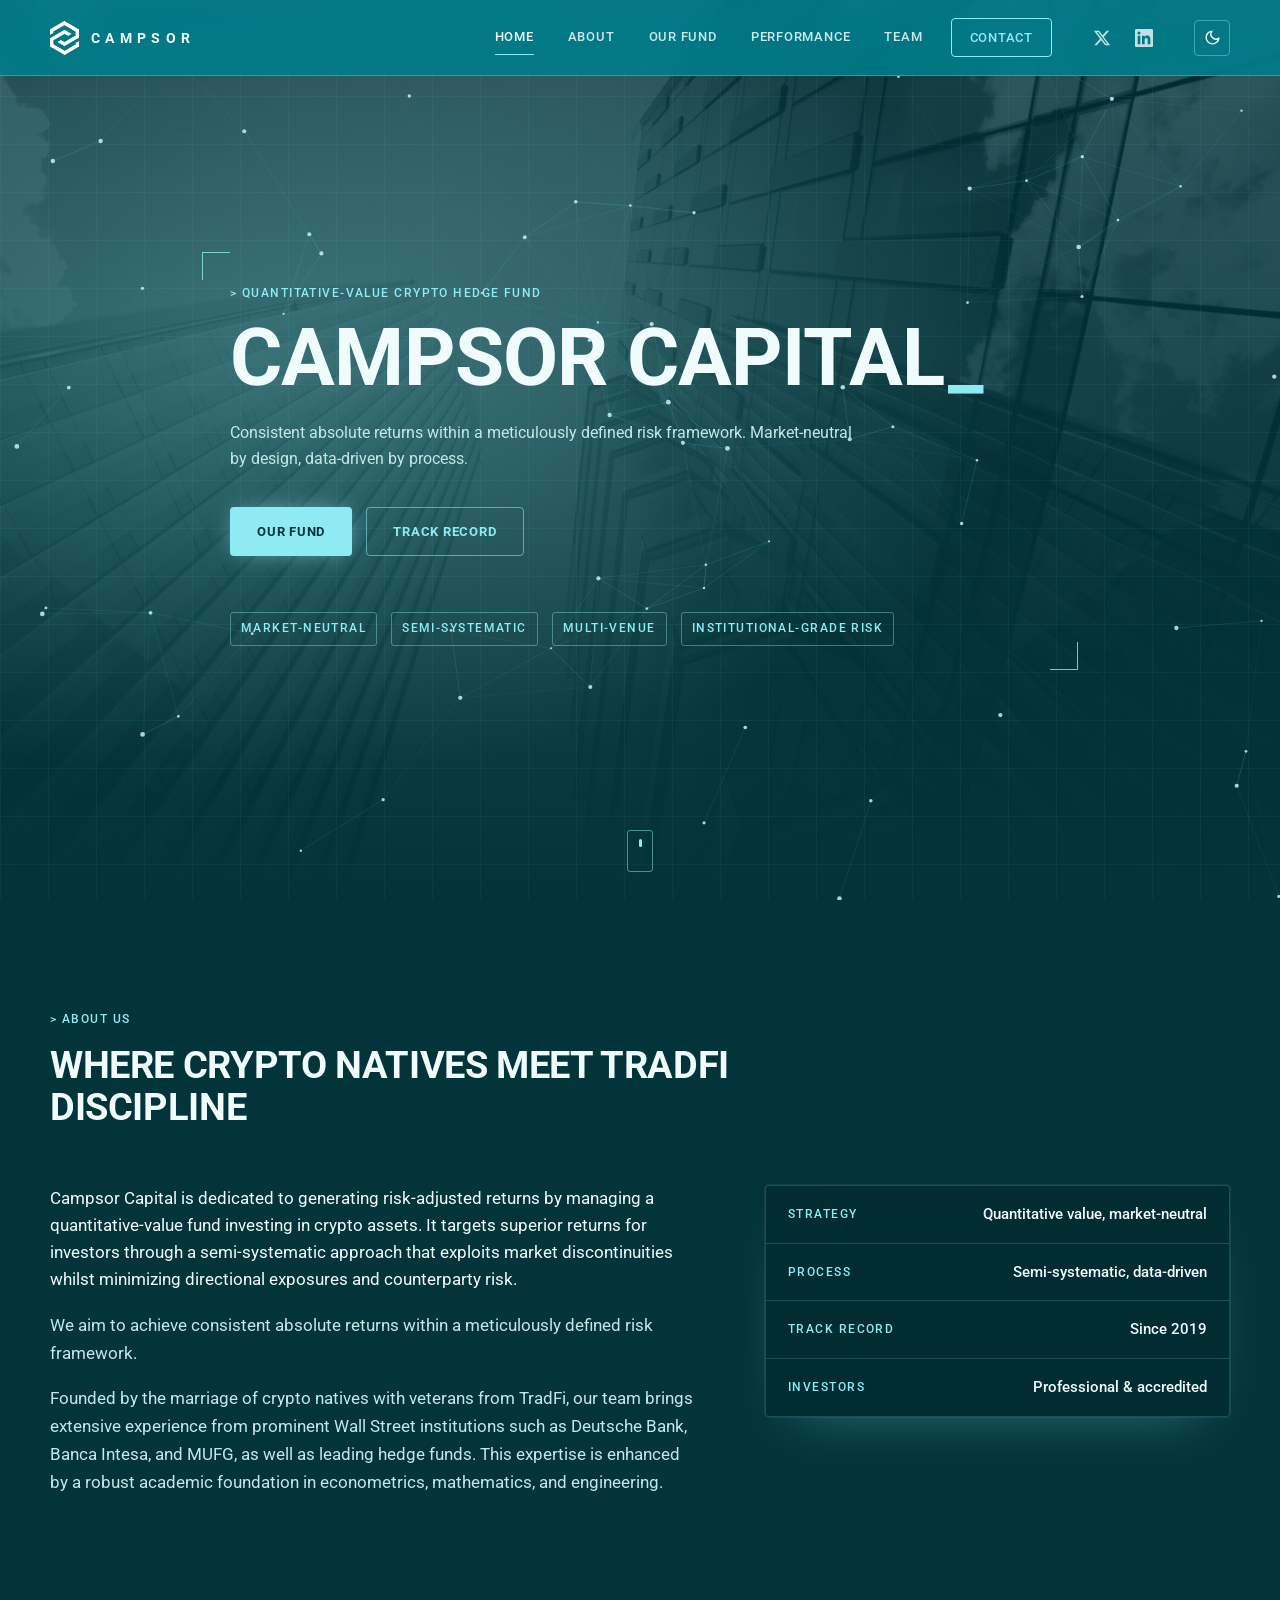
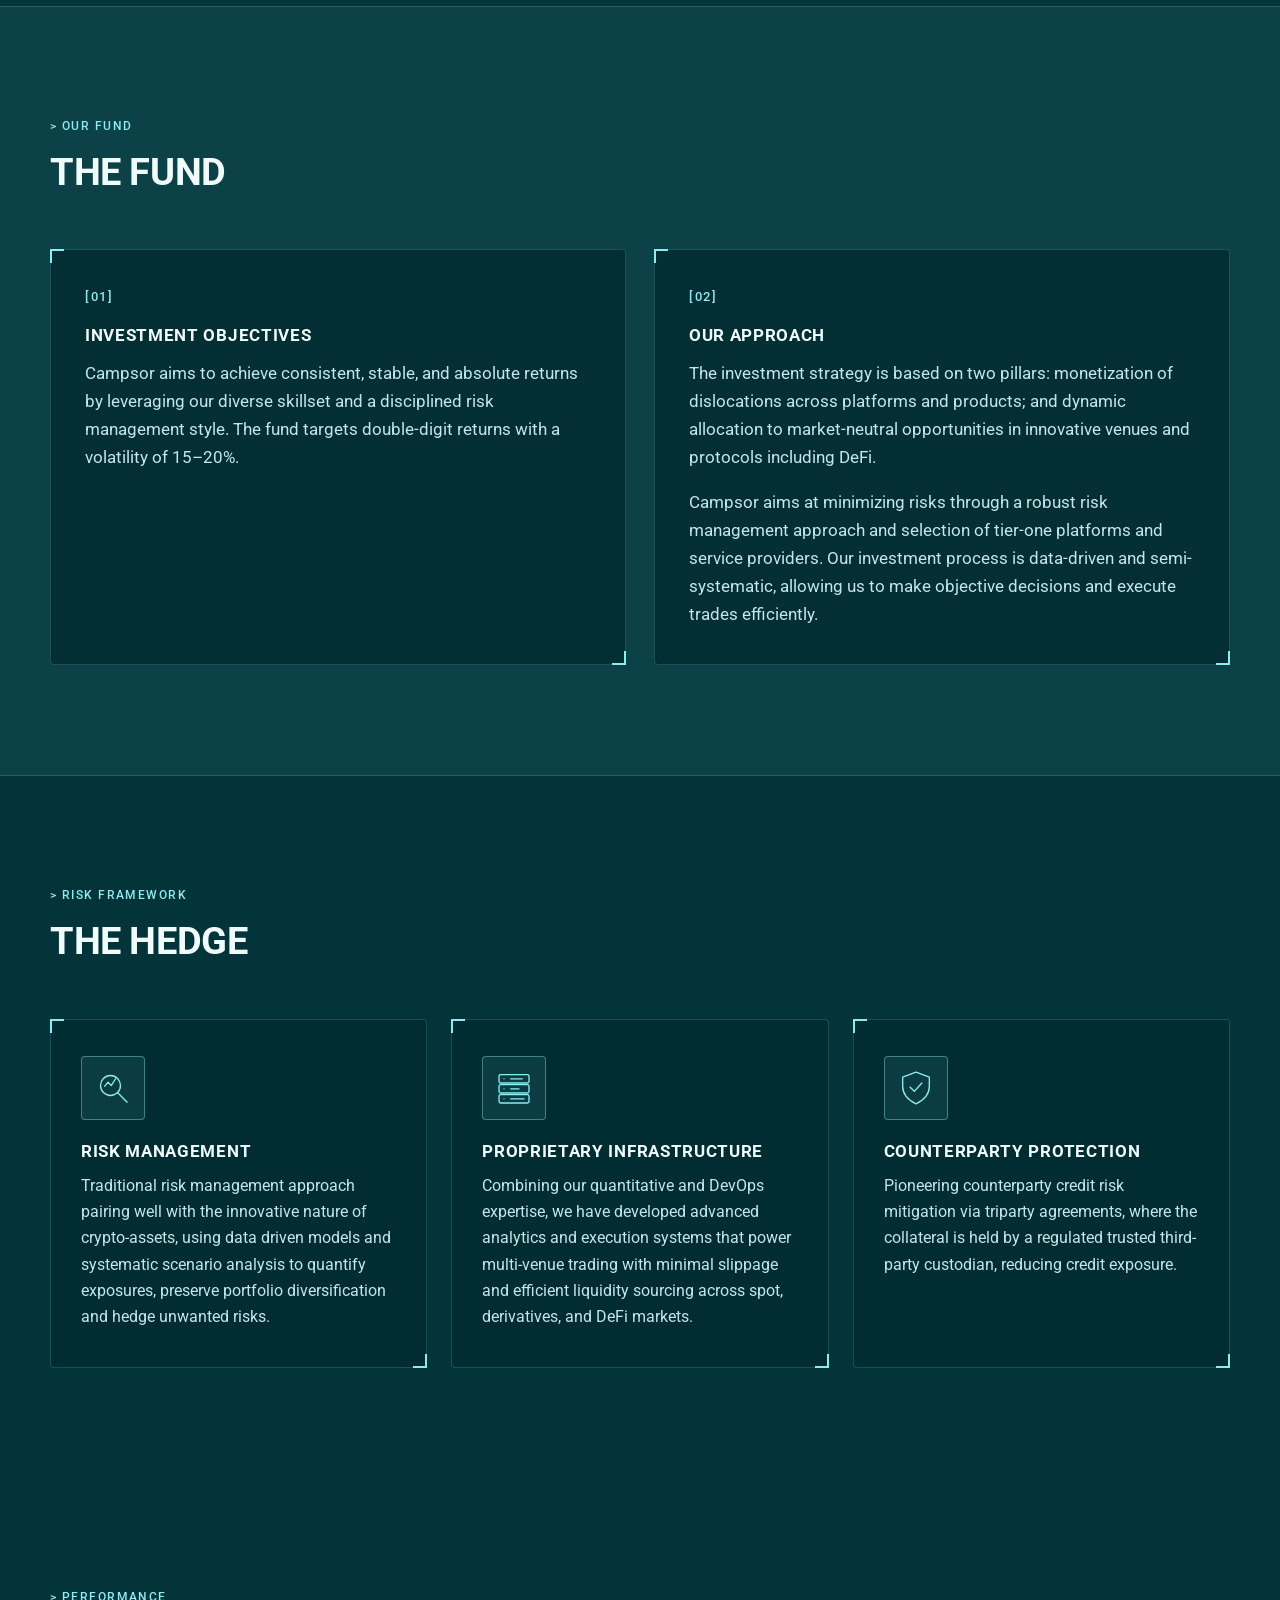
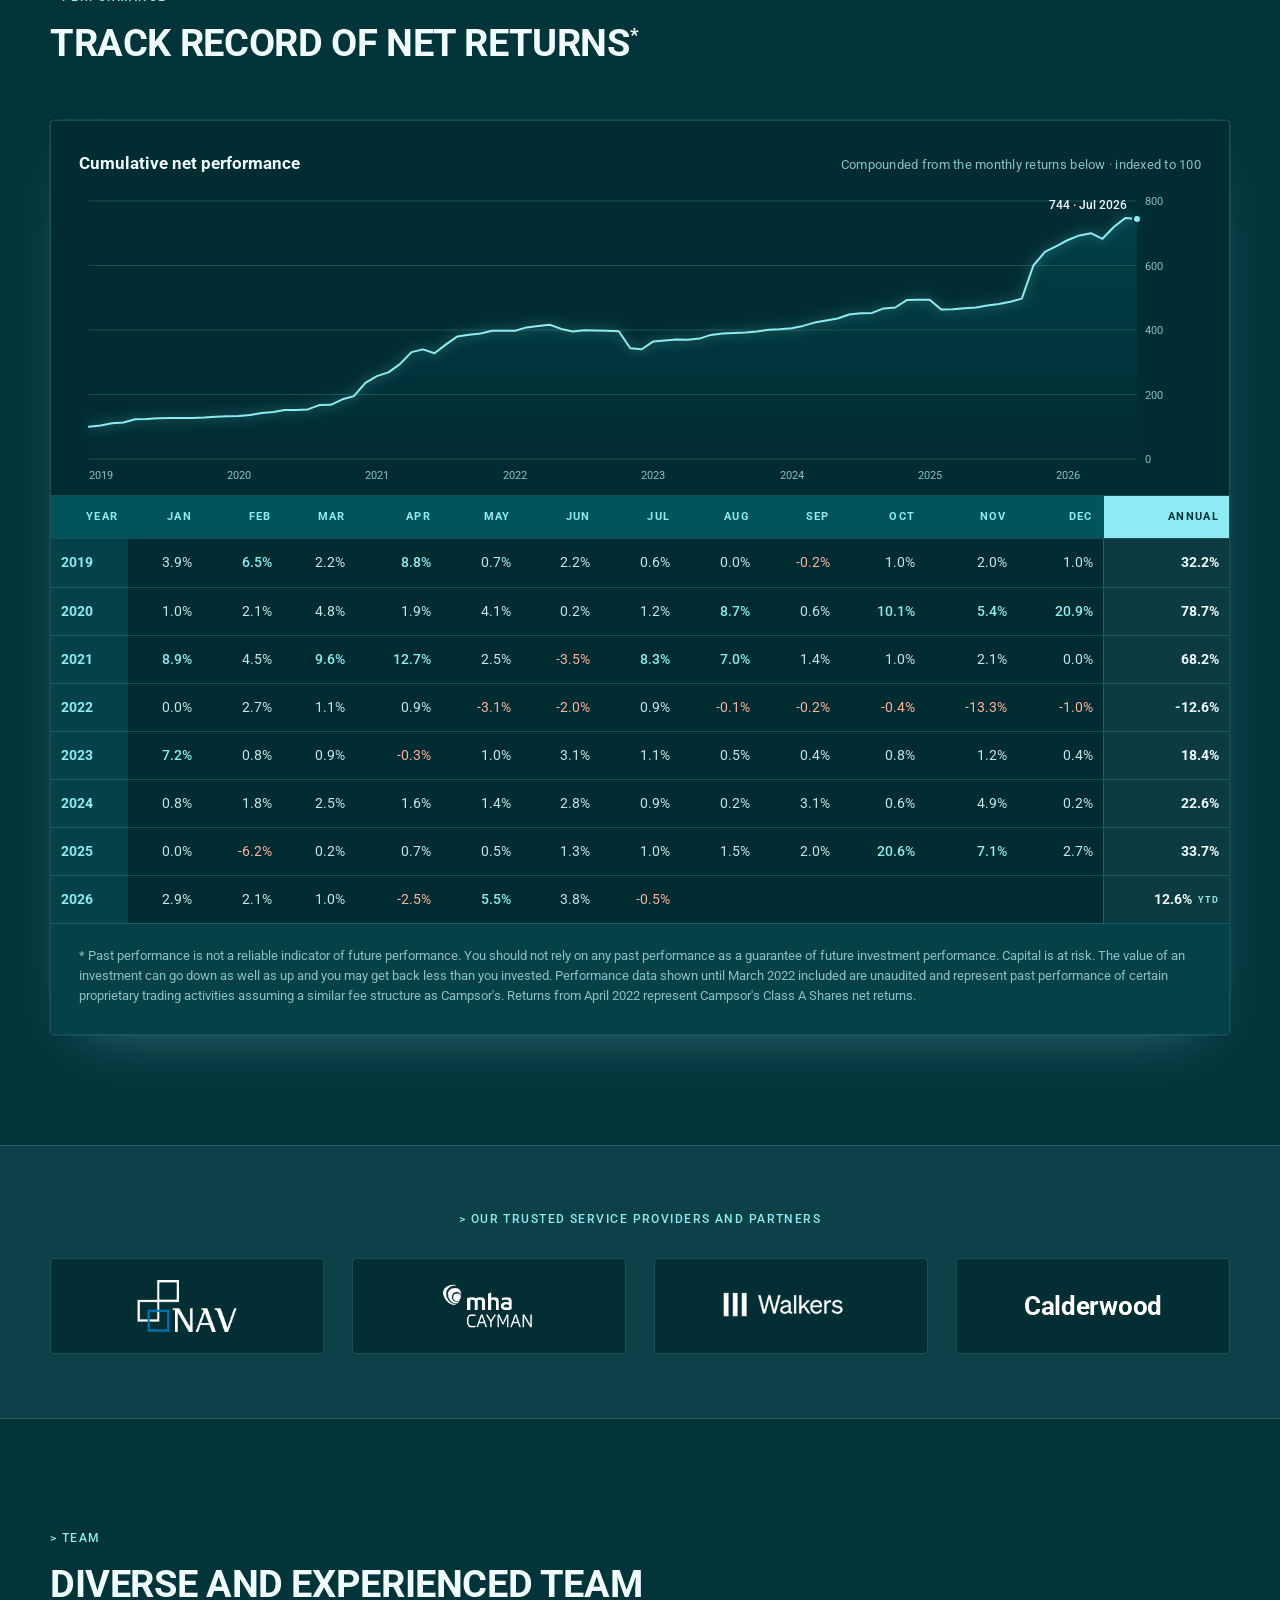
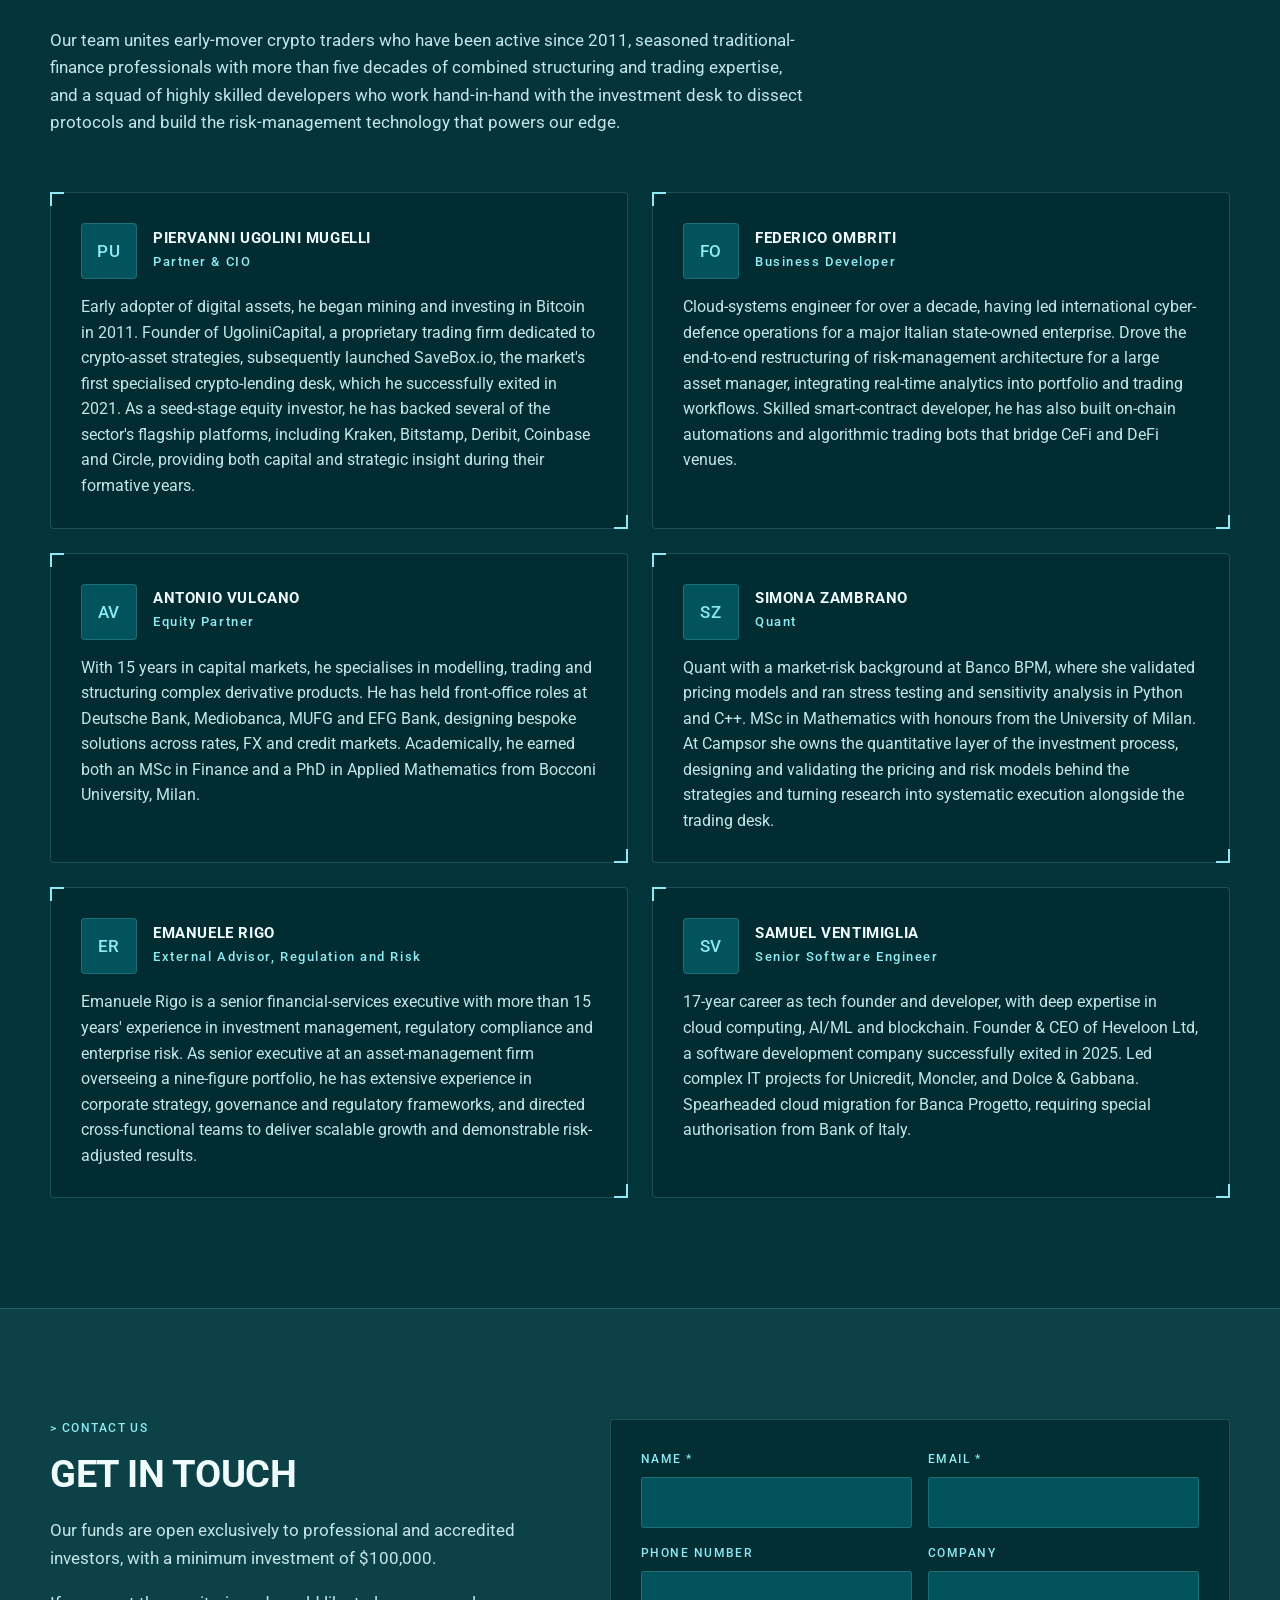
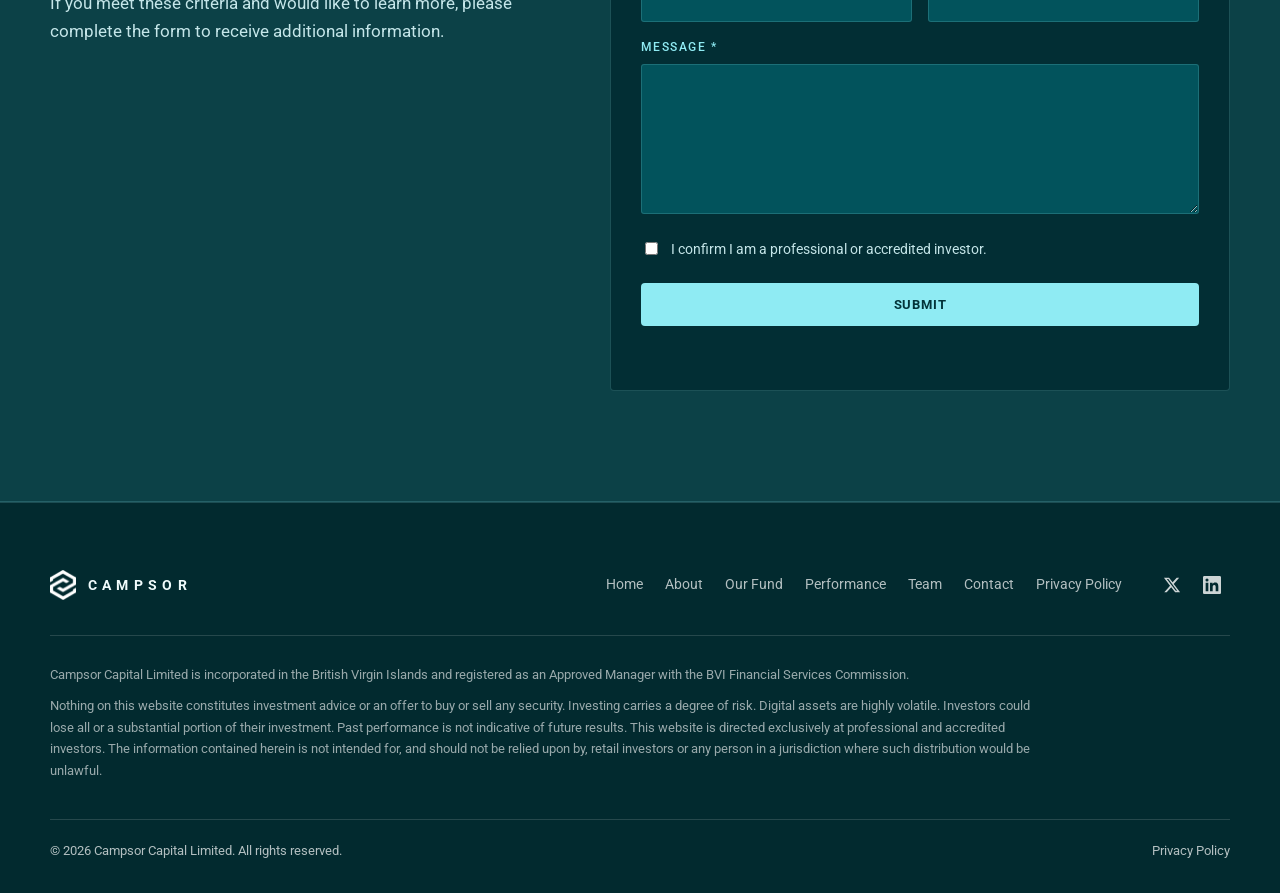
==== index.html @ 6d90b95e "Initial release Co-Authored-By: Claude Fable 5.1 <noreply@anthropic.com>" ====
<!DOCTYPE html>
<html lang="en" data-theme="tech">
<!-- theme: "tech" (teal) is ALWAYS the default, independent of the OS theme; a visitor who picks "tech-light" is remembered in localStorage (key cc-theme) -->
<head>
  <meta charset="utf-8">
  <meta name="viewport" content="width=device-width, initial-scale=1">
  <title>Campsor Capital | Quantitative-value crypto hedge fund</title>
  <meta name="description" content="Campsor Capital is a quantitative-value crypto hedge fund targeting consistent absolute returns through a semi-systematic, market-neutral approach with disciplined risk management.">
  <meta property="og:title" content="Campsor Capital">
  <meta property="og:description" content="Quantitative-value crypto hedge fund. Consistent absolute returns within a meticulously defined risk framework.">
  <meta property="og:image" content="https://www.campsorcapital.com/assets/og.jpg">
  <meta property="og:url" content="https://www.campsorcapital.com/">
  <meta name="twitter:card" content="summary_large_image">
  <link rel="canonical" href="https://www.campsorcapital.com/">
  <meta property="og:type" content="website">
  <meta name="theme-color" content="#03343A">
  <link rel="icon" type="image/png" href="assets/favicon.png">
  <link rel="preload" href="assets/fonts/roboto-latin-400.woff2" as="font" type="font/woff2" crossorigin>
  <link rel="stylesheet" href="css/style.css?v=__BUILD__">
  <link rel="stylesheet" href="css/theme.css?v=__BUILD__">
  <script>(function(){try{if(localStorage.getItem("cc-theme")==="tech-light")document.documentElement.setAttribute("data-theme","tech-light");}catch(e){}})();</script>
  <script type="application/ld+json">
  {
    "@context": "https://schema.org",
    "@type": "Organization",
    "name": "Campsor Capital",
    "legalName": "Campsor Capital Limited",
    "url": "https://www.campsorcapital.com/",
    "logo": "https://www.campsorcapital.com/assets/mark-white.png",
    "image": "https://www.campsorcapital.com/assets/og.jpg",
    "description": "Quantitative-value crypto hedge fund targeting consistent absolute returns through a semi-systematic, market-neutral approach with disciplined risk management.",
    "foundingLocation": { "@type": "Place", "name": "British Virgin Islands" },
    "sameAs": [
      "https://www.linkedin.com/company/campsor-capital/",
      "https://x.com/CampsorCapital"
    ],
    "knowsAbout": ["Digital assets", "Quantitative investing", "Market-neutral strategies", "Risk management", "DeFi"]
  }
  </script>
</head>
<body>

<!-- ============ NAV ============ -->
<header class="nav" id="top">
  <div class="container nav__inner">
    <a href="#top" class="brand" aria-label="Campsor Capital home">
      <img src="assets/mark-white.png" alt="" class="brand__mark">
      <span class="brand__word">CAMPSOR</span>
    </a>
    <nav class="nav__links" id="navLinks">
      <a href="#home">Home</a>
      <a href="#about">About</a>
      <a href="#fund">Our Fund</a>
      <a href="#performance">Performance</a>
      <a href="#team">Team</a>
      <a href="#contact" class="nav__cta">Contact</a>
    </nav>
    <div class="nav__social">
      <a href="https://x.com/CampsorCapital" target="_blank" rel="noopener" aria-label="X (Twitter)">
        <svg viewBox="0 0 24 24" width="18" height="18"><path fill="currentColor" d="M18.244 2.25h3.308l-7.227 8.26 8.502 11.24H16.17l-5.214-6.817L4.99 21.75H1.68l7.73-8.835L1.254 2.25H8.08l4.713 6.231zm-1.161 17.52h1.833L7.084 4.126H5.117z"/></svg>
      </a>
      <a href="https://www.linkedin.com/company/campsor-capital/" target="_blank" rel="noopener" aria-label="LinkedIn">
        <svg viewBox="0 0 24 24" width="18" height="18"><path fill="currentColor" d="M20.447 20.452h-3.554v-5.569c0-1.328-.027-3.037-1.852-3.037-1.853 0-2.136 1.445-2.136 2.939v5.667H9.351V9h3.414v1.561h.046c.477-.9 1.637-1.85 3.37-1.85 3.601 0 4.267 2.37 4.267 5.455v6.286zM5.337 7.433a2.062 2.062 0 01-2.063-2.065 2.064 2.064 0 112.063 2.065zm1.782 13.019H3.555V9h3.564v11.452zM22.225 0H1.771C.792 0 0 .774 0 1.729v20.542C0 23.227.792 24 1.771 24h20.451C23.2 24 24 23.227 24 22.271V1.729C24 .774 23.2 0 22.222 0z"/></svg>
      </a>
    </div>
    <button class="theme-toggle" id="themeToggle" type="button" aria-label="Switch colour theme" title="Switch colour theme">
      <svg class="ico-sun" viewBox="0 0 24 24" fill="none" stroke="currentColor" stroke-width="2" stroke-linecap="round"><circle cx="12" cy="12" r="4"/><path d="M12 2v2M12 20v2M4.93 4.93l1.41 1.41M17.66 17.66l1.41 1.41M2 12h2M20 12h2M4.93 19.07l1.41-1.41M17.66 6.34l1.41-1.41"/></svg>
      <svg class="ico-moon" viewBox="0 0 24 24" fill="none" stroke="currentColor" stroke-width="2" stroke-linecap="round" stroke-linejoin="round"><path d="M21 12.8A9 9 0 1 1 11.2 3a7 7 0 0 0 9.8 9.8z"/></svg>
    </button>
    <button class="nav__burger" id="burger" aria-label="Menu" aria-expanded="false">
      <span></span><span></span><span></span>
    </button>
  </div>
</header>

<!-- ============ HERO ============ -->
<section class="hero" id="home">
  <div class="hero__bg" aria-hidden="true">
    <img src="assets/hero.jpg" alt="" class="hero__photo">
    <div class="hero__tint"></div>
    <div class="hero__grid"></div>
    <canvas id="heroCanvas" class="hero__canvas"></canvas>
  </div>
  <div class="container hero__content">
    <p class="eyebrow reveal">Quantitative-value crypto hedge fund</p>
    <h1 class="reveal">CAMPSOR CAPITAL</h1>
    <p class="hero__lead reveal">Consistent absolute returns within a meticulously defined risk framework. Market-neutral by design, data-driven by process.</p>
    <div class="hero__actions reveal">
      <a href="#fund" class="btn btn--primary">Our Fund</a>
      <a href="#performance" class="btn btn--ghost">Track record</a>
    </div>
    <div class="hero__ticks reveal" aria-hidden="true">
      <span>Market-neutral</span><i></i>
      <span>Semi-systematic</span><i></i>
      <span>Multi-venue</span><i></i>
      <span>Institutional-grade risk</span>
    </div>
  </div>
  <a href="#about" class="hero__scroll" aria-label="Scroll to About"><span></span></a>
</section>

<!-- ============ ABOUT ============ -->
<section class="section section--light" id="about">
  <div class="container">
    <div class="section__head reveal">
      <p class="eyebrow">About us</p>
      <h2>Where crypto natives meet TradFi discipline</h2>
    </div>
    <div class="about">
      <div class="about__text reveal">
        <p class="lead">Campsor Capital is dedicated to generating risk-adjusted returns by managing a quantitative-value fund investing in crypto assets. It targets superior returns for investors through a semi-systematic approach that exploits market discontinuities whilst minimizing directional exposures and counterparty risk.</p>
        <p>We aim to achieve consistent absolute returns within a meticulously defined risk framework.</p>
        <p>Founded by the marriage of crypto natives with veterans from TradFi, our team brings extensive experience from prominent Wall Street institutions such as Deutsche Bank, Banca Intesa, and MUFG, as well as leading hedge funds. This expertise is enhanced by a robust academic foundation in econometrics, mathematics, and engineering.</p>
      </div>
      <ul class="facts reveal">
        <li><span class="facts__k">Strategy</span><span class="facts__v">Quantitative value, market-neutral</span></li>
        <li><span class="facts__k">Process</span><span class="facts__v">Semi-systematic, data-driven</span></li>
        <li><span class="facts__k">Track record</span><span class="facts__v">Since 2019</span></li>
        <li><span class="facts__k">Investors</span><span class="facts__v">Professional &amp; accredited</span></li>
      </ul>
    </div>
  </div>
</section>

<!-- ============ FUND ============ -->
<section class="section section--teal" id="fund">
  <div class="container">
    <div class="section__head reveal">
      <p class="eyebrow">Our fund</p>
      <h2>The Fund</h2>
    </div>
    <div class="pillars">
      <article class="pillar reveal">
        <div class="pillar__num">01</div>
        <h3>Investment objectives</h3>
        <p>Campsor aims to achieve consistent, stable, and absolute returns by leveraging our diverse skillset and a disciplined risk management style. The fund targets double-digit returns with a volatility of 15–20%.</p>
      </article>
      <article class="pillar reveal">
        <div class="pillar__num">02</div>
        <h3>Our approach</h3>
        <p>The investment strategy is based on two pillars: monetization of dislocations across platforms and products; and dynamic allocation to market-neutral opportunities in innovative venues and protocols including DeFi.</p>
        <p>Campsor aims at minimizing risks through a robust risk management approach and selection of tier-one platforms and service providers. Our investment process is data-driven and semi-systematic, allowing us to make objective decisions and execute trades efficiently.</p>
      </article>
    </div>
  </div>
</section>

<!-- ============ HEDGE ============ -->
<section class="section section--navy" id="hedge">
  <div class="container">
    <div class="section__head reveal">
      <p class="eyebrow">Risk framework</p>
      <h2>The Hedge</h2>
    </div>
    <div class="cards">
      <article class="card reveal">
        <div class="card__icon" aria-hidden="true">
          <svg viewBox="0 0 48 48" width="40" height="40" fill="none" stroke="currentColor" stroke-width="1.6" stroke-linecap="round" stroke-linejoin="round">
            <circle cx="21" cy="21" r="12"/><path d="M30 30l11 11"/><path d="M14 22l4-5 4 4 5-8"/>
          </svg>
        </div>
        <h3>Risk management</h3>
        <p>Traditional risk management approach pairing well with the innovative nature of crypto-assets, using data driven models and systematic scenario analysis to quantify exposures, preserve portfolio diversification and hedge unwanted risks.</p>
      </article>
      <article class="card reveal">
        <div class="card__icon" aria-hidden="true">
          <svg viewBox="0 0 48 48" width="40" height="40" fill="none" stroke="currentColor" stroke-width="1.6" stroke-linecap="round" stroke-linejoin="round">
            <rect x="6" y="8" width="36" height="10" rx="2"/><rect x="6" y="20" width="36" height="10" rx="2"/><rect x="6" y="32" width="36" height="10" rx="2"/>
            <path d="M12 13h.01M12 25h.01M12 37h.01M20 13h14M20 25h10M20 37h16"/>
          </svg>
        </div>
        <h3>Proprietary infrastructure</h3>
        <p>Combining our quantitative and DevOps expertise, we have developed advanced analytics and execution systems that power multi-venue trading with minimal slippage and efficient liquidity sourcing across spot, derivatives, and DeFi markets.</p>
      </article>
      <article class="card reveal">
        <div class="card__icon" aria-hidden="true">
          <svg viewBox="0 0 48 48" width="40" height="40" fill="none" stroke="currentColor" stroke-width="1.6" stroke-linecap="round" stroke-linejoin="round">
            <path d="M24 5l16 6v11c0 9-6.5 16.5-16 21C14.5 38.5 8 31 8 22V11z"/><path d="M17 23l5 5 9-10"/>
          </svg>
        </div>
        <h3>Counterparty protection</h3>
        <p>Pioneering counterparty credit risk mitigation via triparty agreements, where the collateral is held by a regulated trusted third-party custodian, reducing credit exposure.</p>
      </article>
    </div>
  </div>
</section>

<!-- ============ PERFORMANCE ============ -->
<section class="section section--light" id="performance">
  <div class="container">
    <div class="section__head reveal">
      <p class="eyebrow">Performance</p>
      <h2>Track record of net returns<sup>*</sup></h2>
    </div>

    <div class="perf reveal">
      <div class="perf__chart-wrap">
        <div class="perf__chart-head">
          <span class="perf__chart-title">Cumulative net performance</span>
          <span class="perf__chart-sub">Compounded from the monthly returns below · indexed to 100</span>
        </div>
        <div class="chart" id="perfChart" role="img" aria-label="Cumulative net performance line chart, compounded from the monthly returns in the table below"></div>
      </div>

      <div class="table-wrap">
        <noscript><p class="footnote">Enable JavaScript to view the monthly track record.</p></noscript>
        <table class="perf-table" id="perfTable">
          <thead>
            <tr>
              <th scope="col">Year</th>
              <th scope="col">Jan</th><th scope="col">Feb</th><th scope="col">Mar</th><th scope="col">Apr</th>
              <th scope="col">May</th><th scope="col">Jun</th><th scope="col">Jul</th><th scope="col">Aug</th>
              <th scope="col">Sep</th><th scope="col">Oct</th><th scope="col">Nov</th><th scope="col">Dec</th>
              <th scope="col" class="perf-table__annual">Annual</th>
            </tr>
          </thead>
          <tbody><!-- rendered from data/returns.json --></tbody>
        </table>
      </div>

      <p class="footnote">* Past performance is not a reliable indicator of future performance. You should not rely on any past performance as a guarantee of future investment performance. Capital is at risk. The value of an investment can go down as well as up and you may get back less than you invested. Performance data shown until March 2022 included are unaudited and represent past performance of certain proprietary trading activities assuming a similar fee structure as Campsor's. Returns from April 2022 represent Campsor's Class A Shares net returns.</p>
    </div>
  </div>
</section>

<!-- ============ PARTNERS ============ -->
<section class="section section--teal section--tight" id="partners">
  <div class="container">
    <p class="eyebrow eyebrow--center reveal">Our trusted service providers and partners</p>
    <div class="partners reveal">
      <a href="https://www.navconsulting.net/" target="_blank" rel="noopener" class="partner" aria-label="NAV Fund Administration"><img src="assets/nav.png" alt="NAV"></a>
      <a href="https://www.mha.co.uk/" target="_blank" rel="noopener" class="partner" aria-label="MHA Cayman"><img src="assets/mha.png" alt="MHA Cayman"></a>
      <a href="https://www.walkersglobal.com/" target="_blank" rel="noopener" class="partner" aria-label="Walkers"><img src="assets/walkers.png" alt="Walkers"></a>
      <a href="https://www.calderwood.ky/" target="_blank" rel="noopener" class="partner partner--text" aria-label="Calderwood">Calderwood</a>
    </div>
  </div>
</section>

<!-- ============ TEAM ============ -->
<section class="section section--light" id="team">
  <div class="container">
    <div class="section__head reveal">
      <p class="eyebrow">Team</p>
      <h2>Diverse and experienced team</h2>
      <p class="lead section__lead">Our team unites early-mover crypto traders who have been active since 2011, seasoned traditional-finance professionals with more than five decades of combined structuring and trading expertise, and a squad of highly skilled developers who work hand-in-hand with the investment desk to dissect protocols and build the risk-management technology that powers our edge.</p>
    </div>

    <div class="team">
      <article class="member reveal">
        <div class="member__head">
          <div class="member__avatar" aria-hidden="true"><span>PU</span></div>
          <div>
            <h3><a href="https://www.linkedin.com/in/piervanni/" target="_blank" rel="noopener">Piervanni Ugolini Mugelli</a></h3>
            <p class="member__role">Partner &amp; CIO</p>
          </div>
        </div>
        <p>Early adopter of digital assets, he began mining and investing in Bitcoin in 2011. Founder of UgoliniCapital, a proprietary trading firm dedicated to crypto-asset strategies, subsequently launched SaveBox.io, the market's first specialised crypto-lending desk, which he successfully exited in 2021. As a seed-stage equity investor, he has backed several of the sector's flagship platforms, including Kraken, Bitstamp, Deribit, Coinbase and Circle, providing both capital and strategic insight during their formative years.</p>
      </article>

      <article class="member reveal">
        <div class="member__head">
          <div class="member__avatar" aria-hidden="true"><span>FO</span></div>
          <div>
            <h3><a href="https://www.linkedin.com/in/federico-ombriti/" target="_blank" rel="noopener">Federico Ombriti</a></h3>
            <p class="member__role">Business Developer</p>
          </div>
        </div>
        <p>Cloud-systems engineer for over a decade, having led international cyber-defence operations for a major Italian state-owned enterprise. Drove the end-to-end restructuring of risk-management architecture for a large asset manager, integrating real-time analytics into portfolio and trading workflows. Skilled smart-contract developer, he has also built on-chain automations and algorithmic trading bots that bridge CeFi and DeFi venues.</p>
      </article>

      <article class="member reveal">
        <div class="member__head">
          <div class="member__avatar" aria-hidden="true"><span>AV</span></div>
          <div>
            <h3><a href="https://www.linkedin.com/in/antonio-vulcano-b0375916/" target="_blank" rel="noopener">Antonio Vulcano</a></h3>
            <p class="member__role">Equity Partner</p>
          </div>
        </div>
        <p>With 15 years in capital markets, he specialises in modelling, trading and structuring complex derivative products. He has held front-office roles at Deutsche Bank, Mediobanca, MUFG and EFG Bank, designing bespoke solutions across rates, FX and credit markets. Academically, he earned both an MSc in Finance and a PhD in Applied Mathematics from Bocconi University, Milan.</p>
      </article>

      <article class="member reveal">
        <div class="member__head">
          <div class="member__avatar" aria-hidden="true"><span>SZ</span></div>
          <div>
            <h3><a href="https://www.linkedin.com/in/simona-zambrano-a9a673215/" target="_blank" rel="noopener">Simona Zambrano</a></h3>
            <p class="member__role">Quant</p>
          </div>
        </div>
        <p>Quant with a market-risk background at Banco BPM, where she validated pricing models and ran stress testing and sensitivity analysis in Python and C++. MSc in Mathematics with honours from the University of Milan. At Campsor she owns the quantitative layer of the investment process, designing and validating the pricing and risk models behind the strategies and turning research into systematic execution alongside the trading desk.</p>
      </article>


      <article class="member reveal">
        <div class="member__head">
          <div class="member__avatar" aria-hidden="true"><span>ER</span></div>
          <div>
            <h3><a href="https://www.linkedin.com/in/emanuele-rigo/" target="_blank" rel="noopener">Emanuele Rigo</a></h3>
            <p class="member__role">External Advisor, Regulation and Risk</p>
          </div>
        </div>
        <p>Emanuele Rigo is a senior financial-services executive with more than 15 years' experience in investment management, regulatory compliance and enterprise risk. As senior executive at an asset-management firm overseeing a nine-figure portfolio, he has extensive experience in corporate strategy, governance and regulatory frameworks, and directed cross-functional teams to deliver scalable growth and demonstrable risk-adjusted results.</p>
      </article>


      <article class="member reveal">
        <div class="member__head">
          <div class="member__avatar" aria-hidden="true"><span>SV</span></div>
          <div>
            <h3><a href="https://www.linkedin.com/in/ventimigliasamuel" target="_blank" rel="noopener">Samuel Ventimiglia</a></h3>
            <p class="member__role">Senior Software Engineer</p>
          </div>
        </div>
        <p>17-year career as tech founder and developer, with deep expertise in cloud computing, AI/ML and blockchain. Founder &amp; CEO of Heveloon Ltd, a software development company successfully exited in 2025. Led complex IT projects for Unicredit, Moncler, and Dolce &amp; Gabbana. Spearheaded cloud migration for Banca Progetto, requiring special authorisation from Bank of Italy.</p>
      </article>
    </div>
  </div>
</section>

<!-- ============ CONTACT ============ -->
<section class="section section--teal" id="contact">
  <div class="container contact">
    <div class="contact__text reveal">
      <p class="eyebrow">Contact us</p>
      <h2>Get in touch</h2>
      <p>Our funds are open exclusively to professional and accredited investors, with a minimum investment of $100,000.</p>
      <p>If you meet these criteria and would like to learn more, please complete the form to receive additional information.</p>
    </div>

    <form class="form reveal" id="contactForm" action="https://api.web3forms.com/submit" method="POST" novalidate>
      <input type="hidden" name="access_key" value="99b251b9-1fee-4ae8-9702-a17ed384f5ea">
      <input type="hidden" name="subject" value="New investor enquiry - campsorcapital.com">
      <input type="hidden" name="from_name" value="Campsor Capital website">
      <input type="checkbox" name="botcheck" class="hp" tabindex="-1" autocomplete="off" aria-hidden="true">
      <div class="form__row">
        <label class="field">
          <span>Name *</span>
          <input type="text" name="name" required autocomplete="name">
        </label>
        <label class="field">
          <span>Email *</span>
          <input type="email" name="email" required autocomplete="email">
        </label>
      </div>
      <div class="form__row">
        <label class="field">
          <span>Phone number</span>
          <input type="tel" name="phone" autocomplete="tel">
        </label>
        <label class="field">
          <span>Company</span>
          <input type="text" name="company" autocomplete="organization">
        </label>
      </div>
      <label class="field">
        <span>Message *</span>
        <textarea name="message" rows="5" required></textarea>
      </label>
      <label class="check">
        <input type="checkbox" name="professional_investor" value="yes" required>
        <span>I confirm I am a professional or accredited investor.</span>
      </label>
      <button type="submit" class="btn btn--light">Submit</button>
      <p class="form__status" id="formStatus" role="status"></p>
    </form>
  </div>
</section>

<!-- ============ FOOTER ============ -->
<footer class="footer" id="disclaimer">
  <div class="container">
    <div class="footer__top">
      <a href="#top" class="brand brand--footer" aria-label="Back to top">
        <img src="assets/mark-white.png" alt="" class="brand__mark">
        <span class="brand__word">CAMPSOR</span>
      </a>
      <nav class="footer__links">
        <a href="#home">Home</a>
        <a href="#about">About</a>
        <a href="#fund">Our Fund</a>
        <a href="#performance">Performance</a>
        <a href="#team">Team</a>
        <a href="#contact">Contact</a>
        <a href="privacy.html">Privacy Policy</a>
      </nav>
      <div class="footer__social">
        <a href="https://x.com/CampsorCapital" target="_blank" rel="noopener" aria-label="X (Twitter)">
          <svg viewBox="0 0 24 24" width="18" height="18"><path fill="currentColor" d="M18.244 2.25h3.308l-7.227 8.26 8.502 11.24H16.17l-5.214-6.817L4.99 21.75H1.68l7.73-8.835L1.254 2.25H8.08l4.713 6.231zm-1.161 17.52h1.833L7.084 4.126H5.117z"/></svg>
        </a>
        <a href="https://www.linkedin.com/company/campsor-capital/" target="_blank" rel="noopener" aria-label="LinkedIn">
          <svg viewBox="0 0 24 24" width="18" height="18"><path fill="currentColor" d="M20.447 20.452h-3.554v-5.569c0-1.328-.027-3.037-1.852-3.037-1.853 0-2.136 1.445-2.136 2.939v5.667H9.351V9h3.414v1.561h.046c.477-.9 1.637-1.85 3.37-1.85 3.601 0 4.267 2.37 4.267 5.455v6.286zM5.337 7.433a2.062 2.062 0 01-2.063-2.065 2.064 2.064 0 112.063 2.065zm1.782 13.019H3.555V9h3.564v11.452zM22.225 0H1.771C.792 0 0 .774 0 1.729v20.542C0 23.227.792 24 1.771 24h20.451C23.2 24 24 23.227 24 22.271V1.729C24 .774 23.2 0 22.222 0z"/></svg>
        </a>
      </div>
    </div>
    <div class="footer__legal">
      <p>Campsor Capital Limited is incorporated in the British Virgin Islands and registered as an Approved Manager with the BVI Financial Services Commission.</p>
      <p>Nothing on this website constitutes investment advice or an offer to buy or sell any security. Investing carries a degree of risk. Digital assets are highly volatile. Investors could lose all or a substantial portion of their investment. Past performance is not indicative of future results. This website is directed exclusively at professional and accredited investors. The information contained herein is not intended for, and should not be relied upon by, retail investors or any person in a jurisdiction where such distribution would be unlawful.</p>
    </div>
    <div class="footer__bottom">
      <span>© <span id="year"></span> Campsor Capital Limited. All rights reserved.</span>
      <a href="privacy.html">Privacy Policy</a>
    </div>
  </div>
</footer>

<a href="#top" class="to-top" aria-label="Back to top">
  <svg viewBox="0 0 24 24" width="20" height="20" fill="none" stroke="currentColor" stroke-width="2" stroke-linecap="round" stroke-linejoin="round"><path d="M12 19V5"/><path d="M5 12l7-7 7 7"/></svg>
</a>

<script src="js/main.js?v=__BUILD__" defer></script>
  <!-- Cloudflare Web Analytics (cookieless) -->
  <script defer src="https://static.cloudflareinsights.com/beacon.min.js" data-cf-beacon='{"token": "38a57844736c466fa2406eab12ae14c5"}'></script>
</body>
</html>
---- css/style.css ----
/* Self-hosted fonts (Roboto) - no third-party requests */
@font-face { font-family: "Roboto"; font-style: normal; font-weight: 400; font-display: swap; src: url("../assets/fonts/roboto-latin-400.woff2") format("woff2"); }
@font-face { font-family: "Roboto"; font-style: normal; font-weight: 500; font-display: swap; src: url("../assets/fonts/roboto-latin-500.woff2") format("woff2"); }
@font-face { font-family: "Roboto"; font-style: normal; font-weight: 700; font-display: swap; src: url("../assets/fonts/roboto-latin-700.woff2") format("woff2"); }

/* ==========================================================================
   Campsor Capital — design tokens
   ========================================================================== */
:root {
  --teal: #0097A7;
  --teal-600: #007F8D;
  --teal-300: #4FC3D1;
  --teal-100: #CFEDF1;
  --navy: #06273A;
  --navy-800: #0B3448;
  --navy-700: #123F55;
  --ink: #0F2230;
  --ink-2: #3D5563;
  --ink-3: #6B8290;
  --paper: #FFFEF8;
  --paper-2: #F4F6F5;
  --line: rgba(6, 39, 58, 0.12);
  --line-on-dark: rgba(255, 255, 255, 0.14);
  --white: #FFFFFF;

  --font-sans: "Roboto", system-ui, -apple-system, "Segoe UI", sans-serif;
  --font-mono: "Roboto", system-ui, -apple-system, "Segoe UI", sans-serif;

  --container: 1180px;
  --radius: 12px;
  --shadow: 0 20px 50px -30px rgba(6, 39, 58, 0.45);
  --ease: cubic-bezier(.2, .7, .2, 1);
}

*, *::before, *::after { box-sizing: border-box; }
html { scroll-behavior: smooth; -webkit-text-size-adjust: 100%; }
body {
  margin: 0;
  font-family: var(--font-sans);
  font-size: 17px;
  line-height: 1.65;
  color: var(--ink);
  background: var(--paper);
  -webkit-font-smoothing: antialiased;
}
img { max-width: 100%; display: block; }
a { color: inherit; text-decoration: none; }
h1, h2, h3 { margin: 0; line-height: 1.12; letter-spacing: -0.02em; font-weight: 600; }
h2 { font-size: clamp(30px, 3.6vw, 44px); }
h3 { font-size: 21px; }
p { margin: 0 0 1em; }
p:last-child { margin-bottom: 0; }
sup { font-size: .5em; vertical-align: super; }

.container { width: min(var(--container), calc(100% - 48px)); margin: 0 auto; }

.eyebrow {
  font-family: var(--font-mono);
  font-size: 12px;
  letter-spacing: .18em;
  text-transform: uppercase;
  color: var(--teal);
  margin: 0 0 14px;
}
.eyebrow--center { text-align: center; }
.section--teal .eyebrow, .section--navy .eyebrow { color: var(--teal-300); }
.section--teal .eyebrow { color: rgba(255,255,255,.75); }
.lead { font-size: 19px; line-height: 1.6; }

/* ==========================================================================
   Nav
   ========================================================================== */
.nav {
  position: fixed; inset: 0 0 auto 0; z-index: 50;
  height: 76px;
  background: rgba(6, 39, 58, 0.55);
  backdrop-filter: blur(14px) saturate(140%);
  -webkit-backdrop-filter: blur(14px) saturate(140%);
  border-bottom: 1px solid rgba(255,255,255,.08);
  transition: background .3s var(--ease), height .3s var(--ease);
}
.nav.is-scrolled { background: rgba(6, 39, 58, 0.92); height: 66px; }
.nav__inner { display: flex; align-items: center; height: 100%; gap: 32px; }
.brand { display: flex; align-items: center; gap: 12px; color: var(--white); }
.brand__mark { height: 34px; width: auto; }
.brand__word { font-weight: 600; letter-spacing: .32em; font-size: 14px; padding-top: 2px; }
.nav__links { display: flex; gap: 6px; margin-left: auto; }
.nav__links a {
  color: rgba(255,255,255,.82); font-weight: 500; font-size: 15px;
  padding: 8px 14px; border-radius: 8px; position: relative;
  transition: color .2s;
}
.nav__links a::after {
  content: ""; position: absolute; left: 14px; right: 14px; bottom: 4px; height: 1px;
  background: var(--teal-300); transform: scaleX(0); transform-origin: left;
  transition: transform .3s var(--ease);
}
.nav__links a:hover, .nav__links a.is-active { color: var(--white); }
.nav__links a:hover::after, .nav__links a.is-active::after { transform: scaleX(1); }
.nav__links a.nav__cta {
  margin-left: 8px; color: var(--white); background: var(--teal);
  border-radius: 999px; padding: 8px 18px;
}
.nav__links a.nav__cta::after { display: none; }
.nav__links a.nav__cta:hover { background: var(--teal-600); }
.nav__social { display: flex; gap: 6px; }
.nav__social a, .footer__social a {
  width: 36px; height: 36px; display: grid; place-items: center; border-radius: 50%;
  color: rgba(255,255,255,.8); transition: background .2s, color .2s;
}
.nav__social a:hover, .footer__social a:hover { background: rgba(255,255,255,.12); color: var(--white); }
.nav__burger { display: none; background: none; border: 0; width: 40px; height: 40px; padding: 8px; cursor: pointer; margin-left: auto; }
.nav__burger span { display: block; height: 2px; background: #fff; margin: 5px 0; transition: transform .3s, opacity .3s; }

/* ==========================================================================
   Hero
   ========================================================================== */
.hero {
  position: relative; min-height: min(100vh, 920px); min-height: min(100svh, 920px);
  display: flex; align-items: center; color: var(--white); overflow: hidden;
  background: var(--navy);
}
.hero__bg { position: absolute; inset: 0; }
.hero__photo { width: 100%; height: 100%; object-fit: cover; opacity: .55; filter: saturate(.6) contrast(1.05); transform: scale(1.04); }
.hero__tint {
  position: absolute; inset: 0;
  background:
    linear-gradient(180deg, rgba(6,39,58,.55) 0%, rgba(6,39,58,.75) 60%, rgba(6,39,58,1) 100%),
    linear-gradient(90deg, rgba(0,151,167,.35), rgba(6,39,58,.1) 60%);
}
.hero__grid {
  position: absolute; inset: 0; opacity: .35;
  background-image:
    linear-gradient(rgba(255,255,255,.07) 1px, transparent 1px),
    linear-gradient(90deg, rgba(255,255,255,.07) 1px, transparent 1px);
  background-size: 72px 72px;
  mask-image: radial-gradient(ellipse at 50% 40%, #000 30%, transparent 75%);
  -webkit-mask-image: radial-gradient(ellipse at 50% 40%, #000 30%, transparent 75%);
}
.hero__canvas { position: absolute; inset: 0; width: 100%; height: 100%; opacity: .9; }
.hero__content { position: relative; padding: 140px 0 120px; max-width: 820px; }
.hero .eyebrow { color: var(--teal-300); }
.hero h1 {
  font-size: clamp(44px, 7.2vw, 88px); font-weight: 700; letter-spacing: .02em;
  line-height: 1; margin-bottom: 22px;
}
.hero__lead { font-size: clamp(17px, 1.6vw, 21px); color: rgba(255,255,255,.82); max-width: 620px; margin-bottom: 34px; }
.hero__actions { display: flex; gap: 14px; flex-wrap: wrap; margin-bottom: 56px; }
.hero__ticks {
  display: flex; align-items: center; gap: 14px; flex-wrap: wrap;
  font-family: var(--font-mono); font-size: 12px; letter-spacing: .12em; text-transform: uppercase;
  color: rgba(255,255,255,.6);
}
.hero__ticks i { width: 4px; height: 4px; border-radius: 50%; background: var(--teal-300); }
.hero__scroll {
  position: absolute; left: 50%; bottom: 28px; transform: translateX(-50%);
  width: 26px; height: 42px; border: 1.5px solid rgba(255,255,255,.4); border-radius: 14px;
}
.hero__scroll span {
  position: absolute; left: 50%; top: 8px; width: 3px; height: 8px; margin-left: -1.5px;
  border-radius: 2px; background: var(--teal-300); animation: scrollDot 1.8s infinite var(--ease);
}
@keyframes scrollDot { 0% { transform: translateY(0); opacity: 1 } 70% { transform: translateY(16px); opacity: 0 } 100% { opacity: 0 } }

/* Buttons */
.btn {
  display: inline-flex; align-items: center; justify-content: center; gap: 8px;
  padding: 13px 26px; border-radius: 999px; font-weight: 600; font-size: 15px;
  border: 1.5px solid transparent; cursor: pointer; transition: transform .2s var(--ease), background .2s, border-color .2s, color .2s;
  font-family: inherit;
}
.btn:hover { transform: translateY(-1px); }
.btn--primary { background: var(--teal); color: #fff; }
.btn--primary:hover { background: var(--teal-600); }
.btn--ghost { border-color: rgba(255,255,255,.45); color: #fff; }
.btn--ghost:hover { border-color: #fff; background: rgba(255,255,255,.08); }
.btn--light { background: var(--paper); color: var(--navy); }
.btn--light:hover { background: #fff; }

/* ==========================================================================
   Sections
   ========================================================================== */
.section { padding: 110px 0; position: relative; }
.section--tight { padding: 64px 0; }
.section--light { background: var(--paper); color: var(--ink); }
.section--teal { background: var(--teal); color: #fff; }
.section--navy { background: var(--navy); color: #fff; }
.section--navy::before {
  content: ""; position: absolute; inset: 0; pointer-events: none; opacity: .5;
  background-image:
    linear-gradient(rgba(255,255,255,.05) 1px, transparent 1px),
    linear-gradient(90deg, rgba(255,255,255,.05) 1px, transparent 1px);
  background-size: 72px 72px;
  mask-image: radial-gradient(ellipse at 80% 20%, #000 20%, transparent 70%);
  -webkit-mask-image: radial-gradient(ellipse at 80% 20%, #000 20%, transparent 70%);
}
.section__head { max-width: 760px; margin-bottom: 56px; }
.section__lead { margin-top: 22px; color: var(--ink-2); }
.section--teal .section__lead, .section--navy .section__lead { color: rgba(255,255,255,.8); }

/* About */
.about { display: grid; grid-template-columns: 1.4fr 1fr; gap: 64px; align-items: start; }
.about__text p { color: var(--ink-2); }
.about__text .lead { color: var(--ink); }
.facts {
  list-style: none; margin: 0; padding: 0;
  border: 1px solid var(--line); border-radius: var(--radius); background: #fff; box-shadow: var(--shadow);
  overflow: hidden;
}
.facts li {
  display: flex; justify-content: space-between; gap: 16px; padding: 16px 22px;
  border-top: 1px solid var(--line); font-size: 15px;
}
.facts li:first-child { border-top: 0; }
.facts__k { font-family: var(--font-mono); font-size: 12px; letter-spacing: .12em; text-transform: uppercase; color: var(--teal); padding-top: 3px; white-space: nowrap; }
.facts__v { text-align: right; font-weight: 500; color: var(--ink); }

/* Fund pillars */
.pillars { display: grid; grid-template-columns: 1fr 1fr; gap: 28px; }
.pillar {
  background: rgba(255,255,255,.08); border: 1px solid rgba(255,255,255,.18);
  border-radius: var(--radius); padding: 36px 34px;
  backdrop-filter: blur(6px);
  transition: transform .3s var(--ease), background .3s;
}
.pillar:hover { transform: translateY(-4px); background: rgba(255,255,255,.12); }
.pillar__num { font-family: var(--font-mono); color: rgba(255,255,255,.6); font-size: 13px; letter-spacing: .2em; margin-bottom: 18px; }
.pillar h3 { margin-bottom: 14px; color: #fff; }
.pillar p { color: rgba(255,255,255,.88); }

/* Hedge cards */
.cards { display: grid; grid-template-columns: repeat(3, 1fr); gap: 24px; }
.card {
  position: relative; padding: 36px 30px; border-radius: var(--radius);
  background: linear-gradient(180deg, rgba(255,255,255,.06), rgba(255,255,255,.02));
  border: 1px solid var(--line-on-dark);
  transition: transform .3s var(--ease), border-color .3s;
}
.card::before {
  content: ""; position: absolute; left: 30px; right: 30px; top: 0; height: 2px;
  background: linear-gradient(90deg, var(--teal), transparent); opacity: .9;
}
.card:hover { transform: translateY(-4px); border-color: rgba(79,195,209,.5); }
.card__icon {
  width: 64px; height: 64px; border-radius: 14px; display: grid; place-items: center;
  color: var(--teal-300); background: rgba(0,151,167,.14); border: 1px solid rgba(79,195,209,.3);
  margin-bottom: 22px;
}
.card h3 { margin-bottom: 12px; color: #fff; }
.card p { color: rgba(255,255,255,.75); font-size: 16px; }

/* Performance */
.perf { background: #fff; border: 1px solid var(--line); border-radius: 16px; box-shadow: var(--shadow); overflow: hidden; }
.perf__chart-wrap { padding: 28px 28px 8px; }
.perf__chart-head { display: flex; justify-content: space-between; align-items: baseline; gap: 16px; flex-wrap: wrap; margin-bottom: 10px; }
.perf__chart-title { font-weight: 600; color: var(--ink); }
.perf__chart-sub { font-size: 13px; color: var(--ink-3); font-family: var(--font-mono); letter-spacing: .02em; }
.chart { position: relative; height: 300px; width: 100%; }
.chart svg { width: 100%; height: 100%; display: block; overflow: visible; }
.chart .grid line { stroke: var(--line); stroke-width: 1; }
.chart .axis text { fill: var(--ink-3); font-family: var(--font-mono); font-size: 11px; }
.chart .series { fill: none; stroke: var(--teal); stroke-width: 2; stroke-linejoin: round; stroke-linecap: round; }
.chart .area { fill: url(#perfGrad); }
.chart .crosshair { stroke: var(--navy); stroke-width: 1; stroke-dasharray: 3 3; opacity: 0; }
.chart .dot { fill: var(--teal); stroke: #fff; stroke-width: 2; r: 5; opacity: 0; }
.chart .endlabel { font-family: var(--font-mono); font-size: 12px; font-weight: 500; fill: var(--ink); }
.chart .enddot { fill: var(--teal); stroke: #fff; stroke-width: 2; }
.chart .yeartick { fill: var(--ink-3); font-family: var(--font-mono); font-size: 11px; }
.chart__tip {
  position: absolute; pointer-events: none; opacity: 0; transform: translate(-50%, -100%);
  background: var(--navy); color: #fff; padding: 8px 12px; border-radius: 8px;
  font-size: 13px; line-height: 1.4; white-space: nowrap; box-shadow: 0 10px 30px -10px rgba(6,39,58,.6);
  transition: opacity .12s;
}
.chart__tip b { font-family: var(--font-mono); font-weight: 500; }
.chart__tip small { color: rgba(255,255,255,.65); display: block; font-size: 11px; }

.table-wrap { overflow-x: auto; border-top: 1px solid var(--line); -webkit-overflow-scrolling: touch; }
.perf-table { width: 100%; border-collapse: collapse; font-family: var(--font-mono); font-size: 13.5px; min-width: 860px; }
.perf-table th, .perf-table td { padding: 12px 10px; text-align: right; white-space: nowrap; }
.perf-table thead th {
  background: var(--navy); color: rgba(255,255,255,.85); font-weight: 500; font-size: 11px; letter-spacing: .12em; text-transform: uppercase;
  position: sticky; top: 0;
}
.perf-table tbody th { text-align: left; font-weight: 600; color: var(--navy); background: var(--paper-2); }
.perf-table tbody tr { border-top: 1px solid var(--line); }
.perf-table tbody tr:hover td { background: rgba(0,151,167,.06); }
.perf-table td.neg { color: #B4432A; }
.perf-table td.pos-strong { color: var(--teal-600); font-weight: 500; }
.perf-table .perf-table__annual { font-weight: 600; color: var(--navy); background: rgba(0,151,167,.08); border-left: 1px solid var(--line); }
.perf-table thead .perf-table__annual { color: #fff; background: var(--teal-600); }
.footnote { padding: 22px 28px 28px; font-size: 12.5px; line-height: 1.6; color: var(--ink-3); border-top: 1px solid var(--line); background: var(--paper-2); }

/* Partners */
.partners { display: grid; grid-template-columns: repeat(4, 1fr); gap: 28px; align-items: center; margin-top: 28px; }
.partner {
  display: grid; place-items: center; height: 96px; padding: 18px 26px; border-radius: 10px;
  background: rgba(255,255,255,.06); border: 1px solid rgba(255,255,255,.14);
  transition: background .2s, transform .2s var(--ease);
}
.partner:hover { background: rgba(255,255,255,.12); transform: translateY(-2px); }
.partner img { max-height: 52px; width: auto; object-fit: contain; }
.partner--text { color: #fff; font-weight: 700; font-size: 26px; letter-spacing: -.01em; font-family: "Roboto", Arial, sans-serif; }

/* Team */
.team { display: grid; grid-template-columns: repeat(2, 1fr); gap: 24px; }
.member {
  background: #fff; border: 1px solid var(--line); border-radius: var(--radius); padding: 30px 30px 28px;
  transition: transform .3s var(--ease), box-shadow .3s;
}
.member:hover { transform: translateY(-3px); box-shadow: var(--shadow); }
.member__head { display: flex; align-items: center; gap: 16px; margin-bottom: 16px; }
.member__avatar {
  flex: 0 0 56px; width: 56px; height: 56px; border-radius: 14px; display: grid; place-items: center;
  background: linear-gradient(135deg, var(--navy), var(--teal)); color: #fff;
  font-family: var(--font-mono); font-weight: 500; letter-spacing: .05em;
}
.member h3 { font-size: 19px; }
.member h3 a { border-bottom: 1px solid transparent; transition: border-color .2s, color .2s; }
.member h3 a:hover { color: var(--teal-600); border-color: var(--teal-600); }
.member__role { margin: 4px 0 0; font-size: 13px; color: var(--teal-600); font-family: var(--font-mono); letter-spacing: .04em; }
.member > p { color: var(--ink-2); font-size: 15.5px; }

/* Contact */
.contact { display: grid; grid-template-columns: 1fr 1.25fr; gap: 64px; align-items: start; }
.contact__text h2 { margin-bottom: 20px; }
.contact__text p { color: rgba(255,255,255,.88); }
.contact__mail { margin-top: 28px; font-size: 15px; }
.contact__mail a { border-bottom: 1px solid rgba(255,255,255,.5); font-weight: 500; }
.contact__mail a:hover { border-color: #fff; }
.form { background: rgba(6,39,58,.18); border: 1px solid rgba(255,255,255,.22); border-radius: 16px; padding: 30px; }
.form__row { display: grid; grid-template-columns: 1fr 1fr; gap: 16px; }
.field { display: block; margin-bottom: 16px; }
.field span { display: block; font-size: 12px; letter-spacing: .1em; text-transform: uppercase; font-family: var(--font-mono); color: rgba(255,255,255,.75); margin-bottom: 7px; }
.field input, .field textarea {
  width: 100%; padding: 12px 14px; border-radius: 8px; font: inherit; font-size: 15px; color: var(--ink);
  background: var(--paper); border: 1.5px solid transparent; outline: none; transition: border-color .2s, box-shadow .2s;
}
.field input:focus, .field textarea:focus { border-color: var(--navy); box-shadow: 0 0 0 3px rgba(6,39,58,.25); }
.field textarea { resize: vertical; min-height: 120px; }
.hp { position: absolute; left: -9999px; width: 1px; height: 1px; opacity: 0; }
.check { display: flex; gap: 10px; align-items: flex-start; font-size: 14px; color: rgba(255,255,255,.85); margin: 4px 0 22px; }
.check input { margin-top: 4px; accent-color: var(--navy); }
.form .btn { width: 100%; }
.form__status { margin: 14px 0 0; font-size: 14px; min-height: 1.4em; color: #fff; }
.form__status.is-error { color: #FFD9CF; }

/* Footer */
.footer { background: var(--navy); color: rgba(255,255,255,.75); padding: 64px 0 32px; }
.footer__top { display: flex; align-items: center; gap: 32px; flex-wrap: wrap; padding-bottom: 32px; border-bottom: 1px solid var(--line-on-dark); }
.brand--footer .brand__mark { height: 30px; }
.footer__links { display: flex; gap: 22px; flex-wrap: wrap; margin-left: auto; font-size: 14px; }
.footer__links a:hover, .footer__bottom a:hover { color: #fff; }
.footer__social { display: flex; gap: 4px; }
.footer__legal { padding: 28px 0; font-size: 13px; line-height: 1.65; max-width: 980px; color: rgba(255,255,255,.6); }
.footer__legal p { margin-bottom: 10px; }
.footer__bottom { display: flex; justify-content: space-between; gap: 16px; flex-wrap: wrap; padding-top: 20px; border-top: 1px solid var(--line-on-dark); font-size: 13px; }

/* Back to top */
.to-top {
  position: fixed; right: 18px; bottom: 18px; z-index: 45;
  width: 44px; height: 44px; border-radius: 50%; display: grid; place-items: center;
  background: var(--teal); color: #fff; box-shadow: 0 12px 30px -12px rgba(6,39,58,.6);
  opacity: 0; transform: translateY(12px); pointer-events: none;
  transition: opacity .3s var(--ease), transform .3s var(--ease), background .2s;
}
.to-top.is-visible { opacity: 1; transform: none; pointer-events: auto; }
.to-top:hover { background: var(--teal-600); }
@media (max-width: 560px) { .to-top { right: 12px; bottom: 12px; width: 40px; height: 40px; } }

/* Reveal on scroll */
.reveal { opacity: 0; transform: translateY(18px); transition: opacity .7s var(--ease), transform .7s var(--ease); }
.reveal.is-visible { opacity: 1; transform: none; }
@media (prefers-reduced-motion: reduce) {
  .reveal { opacity: 1; transform: none; transition: none; }
  html { scroll-behavior: auto; }
  .hero__scroll span { animation: none; }
}

/* ==========================================================================
   Responsive
   ========================================================================== */
@media (max-width: 1024px) {
  .cards { grid-template-columns: 1fr; }
  .partners { grid-template-columns: repeat(2, 1fr); }
}
@media (max-width: 880px) {
  /* backdrop-filter would make .nav the containing block of the fixed drawer: disable it on mobile */
  .nav { backdrop-filter: none; -webkit-backdrop-filter: none; background: rgba(6, 39, 58, 0.94); }
  body.menu-open { overflow: hidden; }
  .nav__links {
    position: fixed; top: 0; right: 0; bottom: 0; width: min(320px, 85vw); z-index: 55; overflow-y: auto;
    flex-direction: column; gap: 4px; padding: 96px 22px 32px;
    background: var(--navy); transform: translateX(100%); transition: transform .35s var(--ease);
    box-shadow: -20px 0 60px rgba(0,0,0,.35);
  }
  .nav__links.is-open { transform: none; }
  .nav__links a { font-size: 18px; padding: 12px 14px; }
  .nav__links a.nav__cta { margin: 12px 0 0; text-align: center; }
  .nav__social { display: none; }
  .nav__burger { display: block; position: relative; z-index: 60; }
  .nav__burger.is-open span:nth-child(1) { transform: translateY(7px) rotate(45deg); }
  .nav__burger.is-open span:nth-child(2) { opacity: 0; }
  .nav__burger.is-open span:nth-child(3) { transform: translateY(-7px) rotate(-45deg); }
  .brand__word { display: none; }

  .section { padding: 80px 0; }
  .about, .pillars, .team, .contact { grid-template-columns: 1fr; gap: 32px; }
  .hero__content { padding: 130px 0 110px; }
}
@media (max-width: 560px) {
  body { font-size: 16px; }
  .container { width: calc(100% - 36px); }
  .form__row { grid-template-columns: 1fr; gap: 0; }
  .form { padding: 22px; }
  .partners { grid-template-columns: 1fr 1fr; gap: 14px; }
  .partner { height: 80px; padding: 14px; }
  .partner--text { font-size: 20px; }
  .facts li { flex-direction: column; gap: 4px; }
  .facts__v { text-align: left; }
  .chart { height: 220px; }
  .perf__chart-wrap { padding: 20px 16px 4px; }
  .footnote { padding: 18px 16px 22px; }
  .hero__actions .btn { flex: 1 1 100%; }
}

.perf-table .ytd { display: inline-block; margin-left: 6px; font-size: 9px; letter-spacing: .1em; color: var(--teal-600); vertical-align: middle; }
---- css/theme.css ----
/* Team avatar with optional photo (falls back to initials) */
.member__avatar { position: relative; overflow: hidden; }
.member__avatar img { position: absolute; inset: 0; width: 100%; height: 100%; object-fit: cover; z-index: 1; }

/* ==========================================================================
   Campsor Capital - Terminal theme. Two colourways:
     <html data-theme="tech">        teal (default)
     <html data-theme="tech-light">  light
   Colours live in the variables below; the toggle in the header switches them.
   ========================================================================== */
[data-theme^="tech"] {
  --radius: 4px;
  --font-sans: "Roboto", system-ui, -apple-system, "Segoe UI", sans-serif;
  --paper: #03343A;
  --paper-2: #054149;
  --ink: #F0FBFC;
  --ink-2: #C5E6E9;
  --ink-3: #8DBFC4;
  --acc: #8FEBF3;
  --acc-rgb: 143,235,243;
  --acc-ink: #03343A;            /* text on accent */
  --panel: rgba(2,44,50,.85);
  --panel-2: #02535C;
  --line: rgba(var(--acc-rgb),.18);
  --line-on-dark: rgba(var(--acc-rgb),.22);
  --neg: #FFB09B;
  --nav-bg: rgba(0,127,141,.85);
  --nav-bg-solid: rgba(0,110,123,.97);
  --nav-ink: #F0FBFC;
  --footer-bg: #022A2F;
  --grid-rgb: 143,235,243;
  --scan: rgba(0,0,0,.18);
  --photo-opacity: .18;
  --shadow: 0 0 0 1px rgba(var(--acc-rgb),.08), 0 24px 60px -30px rgba(var(--acc-rgb),.35);
}

[data-theme="tech-light"] {
  --paper: #F6F8F7;
  --paper-2: #ECF1F0;
  --ink: #06273A;
  --ink-2: #3D5563;
  --ink-3: #6B8290;
  --acc: #0097A7;
  --acc-rgb: 0,151,167;
  --acc-ink: #FFFFFF;
  --panel: rgba(255,255,255,.92);
  --panel-2: #FFFFFF;
  --line: rgba(6,39,58,.16);
  --line-on-dark: rgba(6,39,58,.16);
  --neg: #C0392B;
  --nav-bg: rgba(246,248,247,.88);
  --nav-bg-solid: rgba(246,248,247,.97);
  --nav-ink: #06273A;
  --footer-bg: #06273A;
  --grid-rgb: 6,39,58;
  --scan: rgba(6,39,58,.03);
  --photo-opacity: .12;
  --shadow: 0 20px 50px -30px rgba(6,39,58,.45);
}
[data-theme="tech-light"] .nav .brand__mark { content: url("../assets/mark-navy.png"); }
[data-theme="tech-light"] .hero__canvas { opacity: .7; filter: invert(1) hue-rotate(180deg) brightness(.7); }
[data-theme="tech-light"] .partner { background: var(--ink); }
[data-theme="tech-light"] .partner:hover { background: #0B3448; }

[data-theme^="tech"] body { background: var(--paper); color: var(--ink); }
[data-theme^="tech"] body::before {
  content: ""; position: fixed; inset: 0; z-index: 0; pointer-events: none; opacity: .5;
  background-image:
    linear-gradient(rgba(var(--grid-rgb),.07) 1px, transparent 1px),
    linear-gradient(90deg, rgba(var(--grid-rgb),.07) 1px, transparent 1px);
  background-size: 48px 48px;
}
[data-theme^="tech"] body::after {
  content: ""; position: fixed; inset: 0; z-index: 0; pointer-events: none; opacity: .35;
  background: repeating-linear-gradient(180deg, transparent 0 2px, var(--scan) 2px 3px);
}
[data-theme^="tech"] .section, [data-theme^="tech"] .hero, [data-theme^="tech"] .footer { position: relative; z-index: 1; }
[data-theme^="tech"] h1, [data-theme^="tech"] h2, [data-theme^="tech"] h3 { letter-spacing: -.01em; text-transform: uppercase; }
[data-theme^="tech"] h2 { font-size: clamp(26px, 3vw, 38px); }
[data-theme^="tech"] h3 { font-size: 17px; letter-spacing: .04em; }
[data-theme^="tech"] .eyebrow::before { content: "> "; }
[data-theme^="tech"] .eyebrow, [data-theme^="tech"] .section--teal .eyebrow, [data-theme^="tech"] .section--navy .eyebrow,
[data-theme^="tech"] .hero .eyebrow { color: var(--acc); }
[data-theme^="tech"] .lead { font-size: 17px; }

/* nav */
[data-theme^="tech"] .nav { background: var(--nav-bg); border-bottom: 1px solid rgba(var(--acc-rgb),.3); }
[data-theme^="tech"] .nav.is-scrolled { background: var(--nav-bg-solid); }
[data-theme^="tech"] .brand { color: var(--nav-ink); }
[data-theme^="tech"] .nav__links a { font-size: 13px; letter-spacing: .06em; text-transform: uppercase; color: var(--nav-ink); opacity: .85; }
[data-theme^="tech"] .nav__links a:hover, [data-theme^="tech"] .nav__links a.is-active { opacity: 1; color: var(--nav-ink); }
[data-theme^="tech"] .nav__links a::after { background: var(--acc); bottom: 2px; }
[data-theme^="tech"] .nav__links a.nav__cta { border-radius: 4px; background: transparent; border: 1px solid var(--acc); color: var(--acc); opacity: 1; }
[data-theme^="tech"] .nav__links a.nav__cta:hover { background: var(--acc); color: var(--acc-ink); }
[data-theme^="tech"] .nav__social a { color: var(--nav-ink); opacity: .8; }
[data-theme^="tech"] .nav__social a:hover { opacity: 1; background: rgba(var(--acc-rgb),.15); }
[data-theme^="tech"] .nav__burger span { background: var(--nav-ink); }
[data-theme^="tech"] .brand__word { letter-spacing: .38em; }
@media (max-width: 880px) {
  [data-theme^="tech"] .nav { background: var(--nav-bg-solid); }
  [data-theme^="tech"] .nav__links { background: var(--paper-2); border-left: 1px solid var(--line); }
}

/* hero */
[data-theme^="tech"] .hero { background: var(--paper); color: var(--ink); }
[data-theme^="tech"] .hero__photo { opacity: var(--photo-opacity); filter: grayscale(1) contrast(1.3); }
[data-theme^="tech"] .hero__tint {
  background:
    radial-gradient(ellipse at 20% 40%, rgba(var(--acc-rgb),.28), transparent 55%),
    linear-gradient(180deg, transparent, var(--paper) 100%);
}
[data-theme^="tech"] .hero__grid {
  opacity: .55; background-size: 48px 48px; mask-image: none; -webkit-mask-image: none;
  background-image:
    linear-gradient(rgba(var(--grid-rgb),.09) 1px, transparent 1px),
    linear-gradient(90deg, rgba(var(--grid-rgb),.09) 1px, transparent 1px);
}
[data-theme^="tech"] .hero__canvas { opacity: 1; }
[data-theme^="tech"] .hero__content { padding: 150px 0 120px; }
[data-theme^="tech"] .hero__content::before,
[data-theme^="tech"] .hero__content::after {
  content: ""; position: absolute; width: 28px; height: 28px; border: 1.5px solid var(--acc); opacity: .8;
}
[data-theme^="tech"] .hero__content::before { left: -28px; top: 118px; border-right: 0; border-bottom: 0; }
[data-theme^="tech"] .hero__content::after { right: -28px; bottom: 96px; border-left: 0; border-top: 0; }
[data-theme^="tech"] .hero h1 { font-weight: 600; letter-spacing: -.02em; font-size: clamp(38px, 6.4vw, 80px); color: var(--ink); }
[data-theme^="tech"] .hero h1::after { content: "_"; color: var(--acc); margin-left: 4px; animation: techCursor 1s steps(2) infinite; }
@keyframes techCursor { 50% { opacity: 0; } }
[data-theme^="tech"] .hero__lead { color: var(--ink-2); font-size: 16px; max-width: 640px; }
[data-theme^="tech"] .hero__ticks { color: var(--acc); }
[data-theme^="tech"] .hero__ticks span { border: 1px solid rgba(var(--acc-rgb),.4); padding: 6px 10px; border-radius: 3px; }
[data-theme^="tech"] .hero__ticks i { display: none; }
[data-theme^="tech"] .hero__scroll { border-radius: 3px; border-color: rgba(var(--acc-rgb),.5); }
[data-theme^="tech"] .hero__scroll span { background: var(--acc); }

/* buttons */
[data-theme^="tech"] .btn { border-radius: 4px; font-family: var(--font-sans); letter-spacing: .06em; text-transform: uppercase; font-size: 13px; }
[data-theme^="tech"] .btn--primary { background: var(--acc); color: var(--acc-ink); box-shadow: 0 0 24px -6px rgba(var(--acc-rgb),.7); }
[data-theme^="tech"] .btn--primary:hover { filter: brightness(1.1); }
[data-theme^="tech"] .btn--ghost { border-color: rgba(var(--acc-rgb),.55); color: var(--acc); }
[data-theme^="tech"] .btn--ghost:hover { border-color: var(--acc); background: rgba(var(--acc-rgb),.08); }
[data-theme^="tech"] .btn--light { background: var(--acc); color: var(--acc-ink); }

/* sections */
[data-theme^="tech"] .section--light { background: transparent; color: var(--ink); }
[data-theme^="tech"] .section--teal { background: rgba(var(--acc-rgb),.07); color: var(--ink); border-top: 1px solid var(--line); border-bottom: 1px solid var(--line); }
[data-theme^="tech"] .section--navy { background: transparent; color: var(--ink); }
[data-theme^="tech"] .section--navy::before { display: none; }
[data-theme^="tech"] .section__lead, [data-theme^="tech"] .about__text p, [data-theme^="tech"] .pillar p, [data-theme^="tech"] .card p,
[data-theme^="tech"] .member > p, [data-theme^="tech"] .contact__text p { color: var(--ink-2); }
[data-theme^="tech"] .about__text .lead { color: var(--ink); }

[data-theme^="tech"] .facts { background: var(--panel); border-color: var(--line); box-shadow: var(--shadow); }
[data-theme^="tech"] .facts li { border-color: var(--line); }
[data-theme^="tech"] .facts__k { color: var(--acc); }
[data-theme^="tech"] .facts__v { color: var(--ink); }

[data-theme^="tech"] .pillar, [data-theme^="tech"] .card, [data-theme^="tech"] .member, [data-theme^="tech"] .form {
  position: relative; background: var(--panel); border: 1px solid var(--line); backdrop-filter: none; border-radius: 4px; box-shadow: none;
}
[data-theme^="tech"] .pillar::before, [data-theme^="tech"] .card::before, [data-theme^="tech"] .member::before {
  content: ""; position: absolute; left: -1px; top: -1px; right: auto; width: 14px; height: 14px;
  border-top: 2px solid var(--acc); border-left: 2px solid var(--acc); background: none; opacity: 1;
}
[data-theme^="tech"] .pillar::after, [data-theme^="tech"] .card::after, [data-theme^="tech"] .member::after {
  content: ""; position: absolute; right: -1px; bottom: -1px; width: 14px; height: 14px;
  border-bottom: 2px solid var(--acc); border-right: 2px solid var(--acc);
}
[data-theme^="tech"] .pillar:hover, [data-theme^="tech"] .card:hover, [data-theme^="tech"] .member:hover {
  background: var(--panel); border-color: rgba(var(--acc-rgb),.6); box-shadow: 0 0 30px -12px rgba(var(--acc-rgb),.6);
}
[data-theme^="tech"] .pillar__num { color: var(--acc); }
[data-theme^="tech"] .pillar__num::before { content: "["; }
[data-theme^="tech"] .pillar__num::after { content: "]"; }
[data-theme^="tech"] .pillar h3, [data-theme^="tech"] .card h3 { color: var(--ink); }
[data-theme^="tech"] .card__icon { border-radius: 4px; color: var(--acc); background: rgba(var(--acc-rgb),.08); border-color: rgba(var(--acc-rgb),.4); }

/* performance */
[data-theme^="tech"] .perf { background: var(--panel); border-color: var(--line); border-radius: 4px; box-shadow: var(--shadow); }
[data-theme^="tech"] .perf__chart-title { color: var(--ink); }
[data-theme^="tech"] .perf__chart-sub { color: var(--ink-3); }
[data-theme^="tech"] .chart .grid line { stroke: var(--line); }
[data-theme^="tech"] .chart .axis text, [data-theme^="tech"] .chart .yeartick { fill: var(--ink-3); }
[data-theme^="tech"] .chart .series { stroke: var(--acc); filter: drop-shadow(0 0 6px rgba(var(--acc-rgb),.6)); }
[data-theme^="tech"] .chart .area { opacity: .8; }
[data-theme^="tech"] .chart .endlabel { fill: var(--ink); }
[data-theme^="tech"] .chart .crosshair { stroke: var(--acc); }
[data-theme^="tech"] .chart .dot, [data-theme^="tech"] .chart .enddot { fill: var(--acc); stroke: var(--paper); }
[data-theme^="tech"] .chart__tip { background: var(--panel-2); color: var(--ink); border: 1px solid var(--line); }
[data-theme^="tech"] .chart__tip small { color: var(--ink-3); }
[data-theme^="tech"] .table-wrap { border-color: var(--line); }
[data-theme^="tech"] .perf-table thead th { background: var(--panel-2); color: var(--acc); }
[data-theme^="tech"] .perf-table thead .perf-table__annual { background: var(--acc); color: var(--acc-ink); }
[data-theme^="tech"] .perf-table tbody th { background: var(--paper-2); color: var(--acc); }
[data-theme^="tech"] .perf-table tbody tr { border-color: var(--line); }
[data-theme^="tech"] .perf-table td { color: var(--ink-2); }
[data-theme^="tech"] .perf-table td.pos-strong { color: var(--acc); }
[data-theme^="tech"] .perf-table td.neg { color: var(--neg); }
[data-theme^="tech"] .perf-table tbody tr:hover td { background: rgba(var(--acc-rgb),.08); }
[data-theme^="tech"] .perf-table .perf-table__annual { color: var(--ink); background: rgba(var(--acc-rgb),.08); border-color: var(--line); }
[data-theme^="tech"] .perf-table .ytd { color: var(--acc); }
[data-theme^="tech"] .footnote { background: var(--paper-2); color: var(--ink-3); border-color: var(--line); }

/* partners, team, contact, footer */
[data-theme^="tech"] #partners .eyebrow { color: var(--acc); }
[data-theme^="tech"] .partner { border-radius: 4px; background: var(--panel); border-color: var(--line); }
[data-theme^="tech"] .partner:hover { border-color: rgba(var(--acc-rgb),.6); }

[data-theme^="tech"] .member__avatar { border-radius: 4px; background: var(--panel-2); border: 1px solid var(--line); color: var(--acc); }
[data-theme^="tech"] .member h3 { font-size: 15px; color: var(--ink); }
[data-theme^="tech"] .member h3 a:hover { color: var(--acc); border-color: var(--acc); }
[data-theme^="tech"] .member__role { color: var(--acc); }

[data-theme^="tech"] .contact__mail a { border-color: var(--acc); color: var(--acc); }
[data-theme^="tech"] .field span { color: var(--acc); }
[data-theme^="tech"] .field input, [data-theme^="tech"] .field textarea { background: var(--panel-2); border: 1px solid var(--line); color: var(--ink); border-radius: 3px; }
[data-theme^="tech"] .field input:focus, [data-theme^="tech"] .field textarea:focus { border-color: var(--acc); box-shadow: 0 0 0 3px rgba(var(--acc-rgb),.2); }
[data-theme^="tech"] .check { color: var(--ink-2); }
[data-theme^="tech"] .check input { accent-color: var(--acc); }
[data-theme^="tech"] .form__status { color: var(--ink); }
[data-theme^="tech"] .form__status.is-error { color: var(--neg); }

[data-theme^="tech"] .footer { background: var(--footer-bg); border-top: 1px solid var(--line); color: rgba(255,255,255,.7); }
[data-theme^="tech"] .footer__legal { color: rgba(255,255,255,.6); }
[data-theme^="tech"] .footer__top, [data-theme^="tech"] .footer__bottom { border-color: rgba(255,255,255,.14); }


/* back-to-top button */
[data-theme^="tech"] .to-top { border-radius: 4px; background: var(--acc); color: var(--acc-ink); box-shadow: 0 0 24px -6px rgba(var(--acc-rgb),.7); }
[data-theme^="tech"] .to-top:hover { filter: brightness(1.1); }

/* Roboto weights: Regular for text, Bold for headings/buttons, Medium for small uppercase labels */
[data-theme^="tech"] body { font-weight: 400; }
[data-theme^="tech"] h1, [data-theme^="tech"] h2, [data-theme^="tech"] h3, [data-theme^="tech"] .btn,
[data-theme^="tech"] .brand__word, [data-theme^="tech"] .perf-table thead th, [data-theme^="tech"] .perf-table tbody th,
[data-theme^="tech"] .perf-table__annual { font-weight: 700; }
[data-theme^="tech"] .eyebrow, [data-theme^="tech"] .facts__k, [data-theme^="tech"] .member__role, [data-theme^="tech"] .field span,
[data-theme^="tech"] .hero__ticks, [data-theme^="tech"] .pillar__num { font-weight: 500; letter-spacing: .12em; }
[data-theme^="tech"] .perf-table { font-size: 14px; }
[data-theme^="tech"] .hero h1 { font-weight: 700; letter-spacing: -.01em; }

/* header theme toggle (teal <-> light) */
.theme-toggle {
  width: 36px; height: 36px; display: grid; place-items: center; border-radius: 4px;
  border: 1px solid rgba(var(--acc-rgb),.4); background: transparent; color: var(--nav-ink); cursor: pointer;
  transition: background .2s, color .2s;
}
.theme-toggle:hover { background: rgba(var(--acc-rgb),.15); }
.theme-toggle svg { width: 17px; height: 17px; }
.theme-toggle .ico-sun { display: none; }
[data-theme="tech-light"] .theme-toggle .ico-sun { display: block; }
[data-theme="tech-light"] .theme-toggle .ico-moon { display: none; }
@media (max-width: 880px) { .theme-toggle { margin-left: auto; } .nav__burger { margin-left: 0; } }
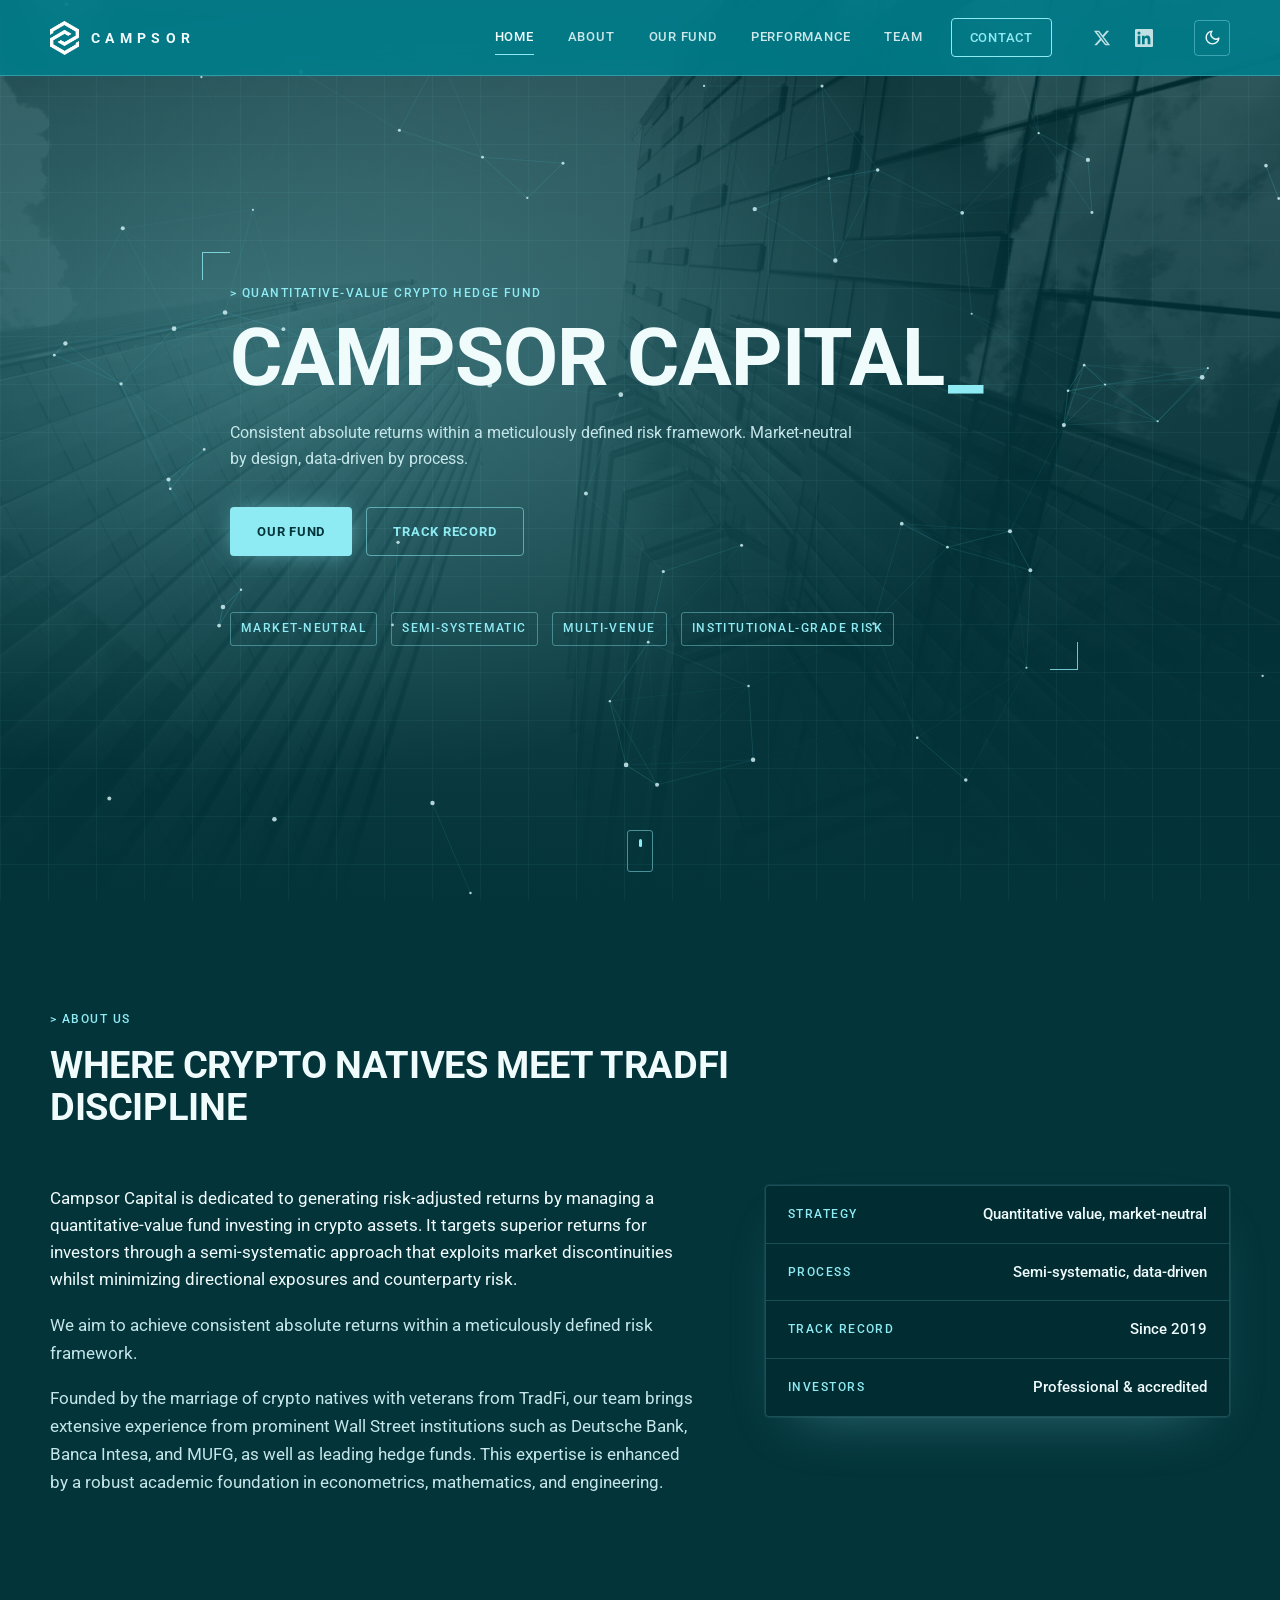
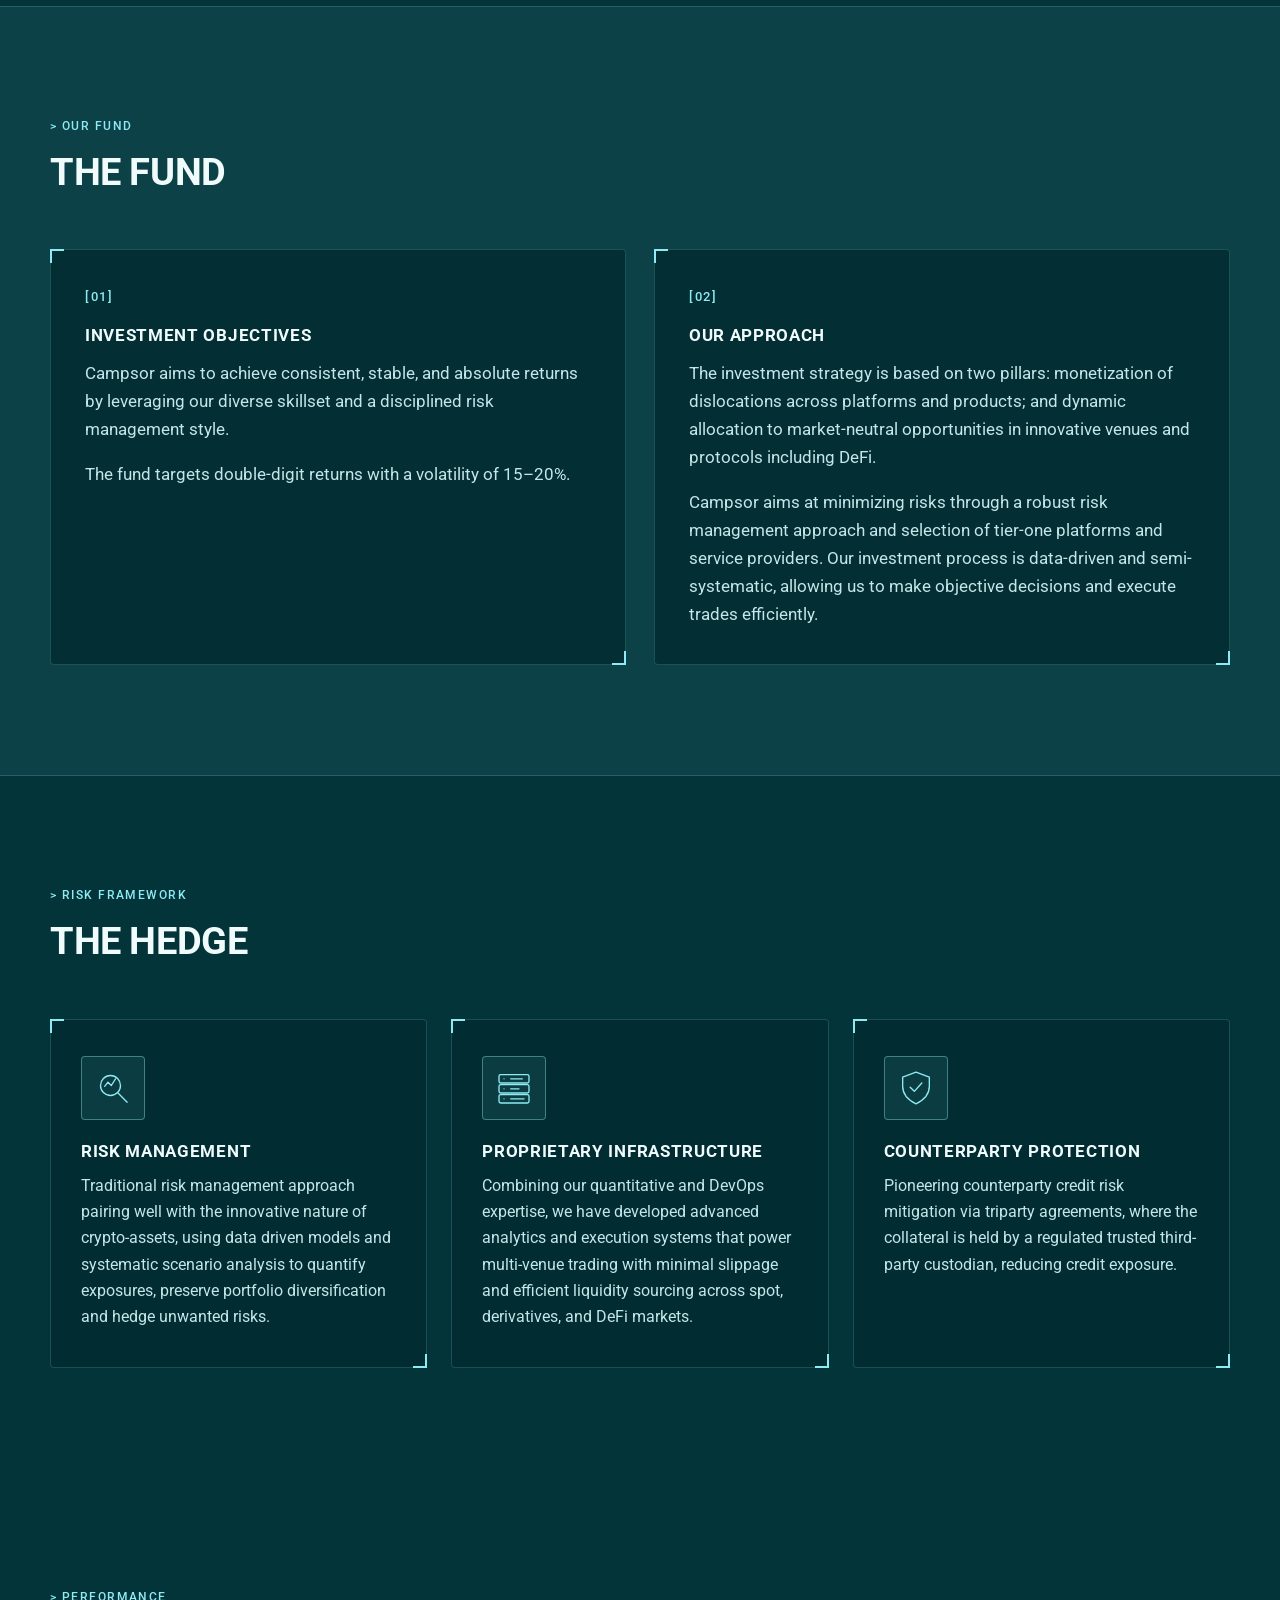
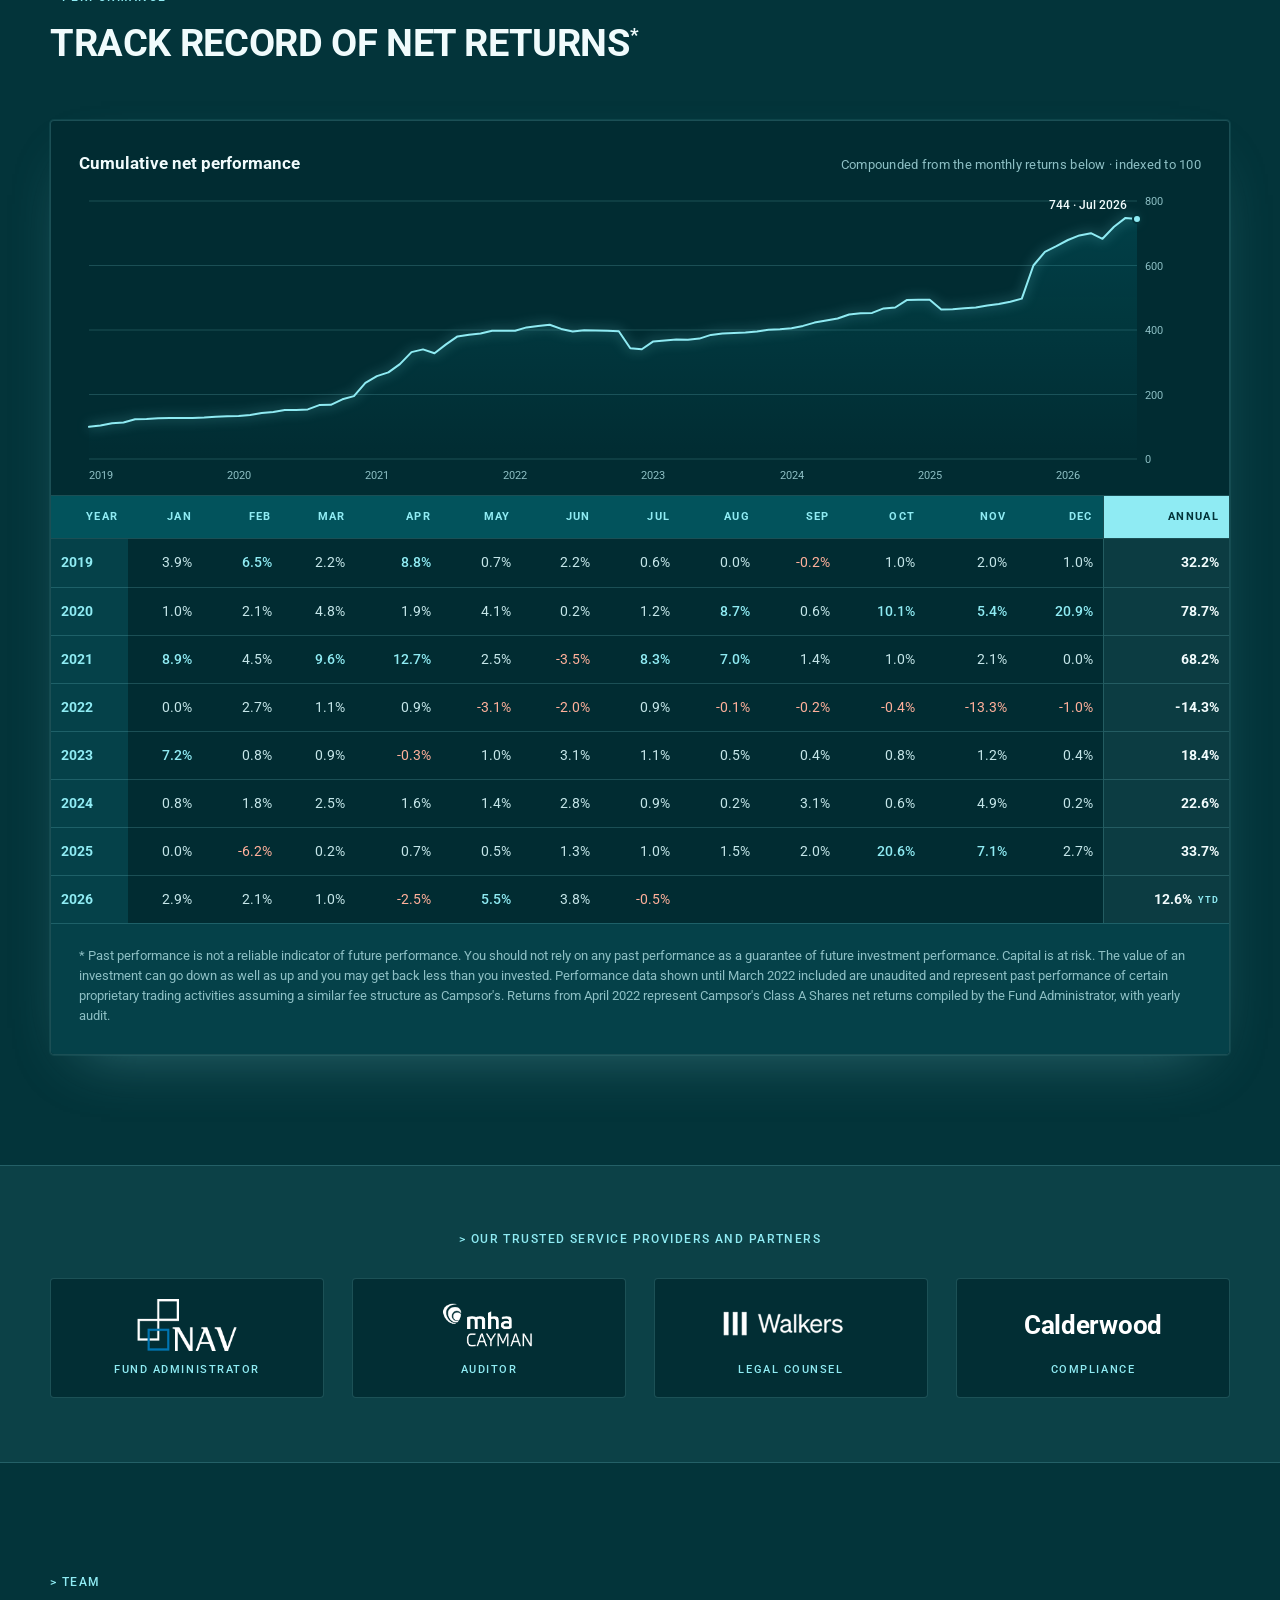
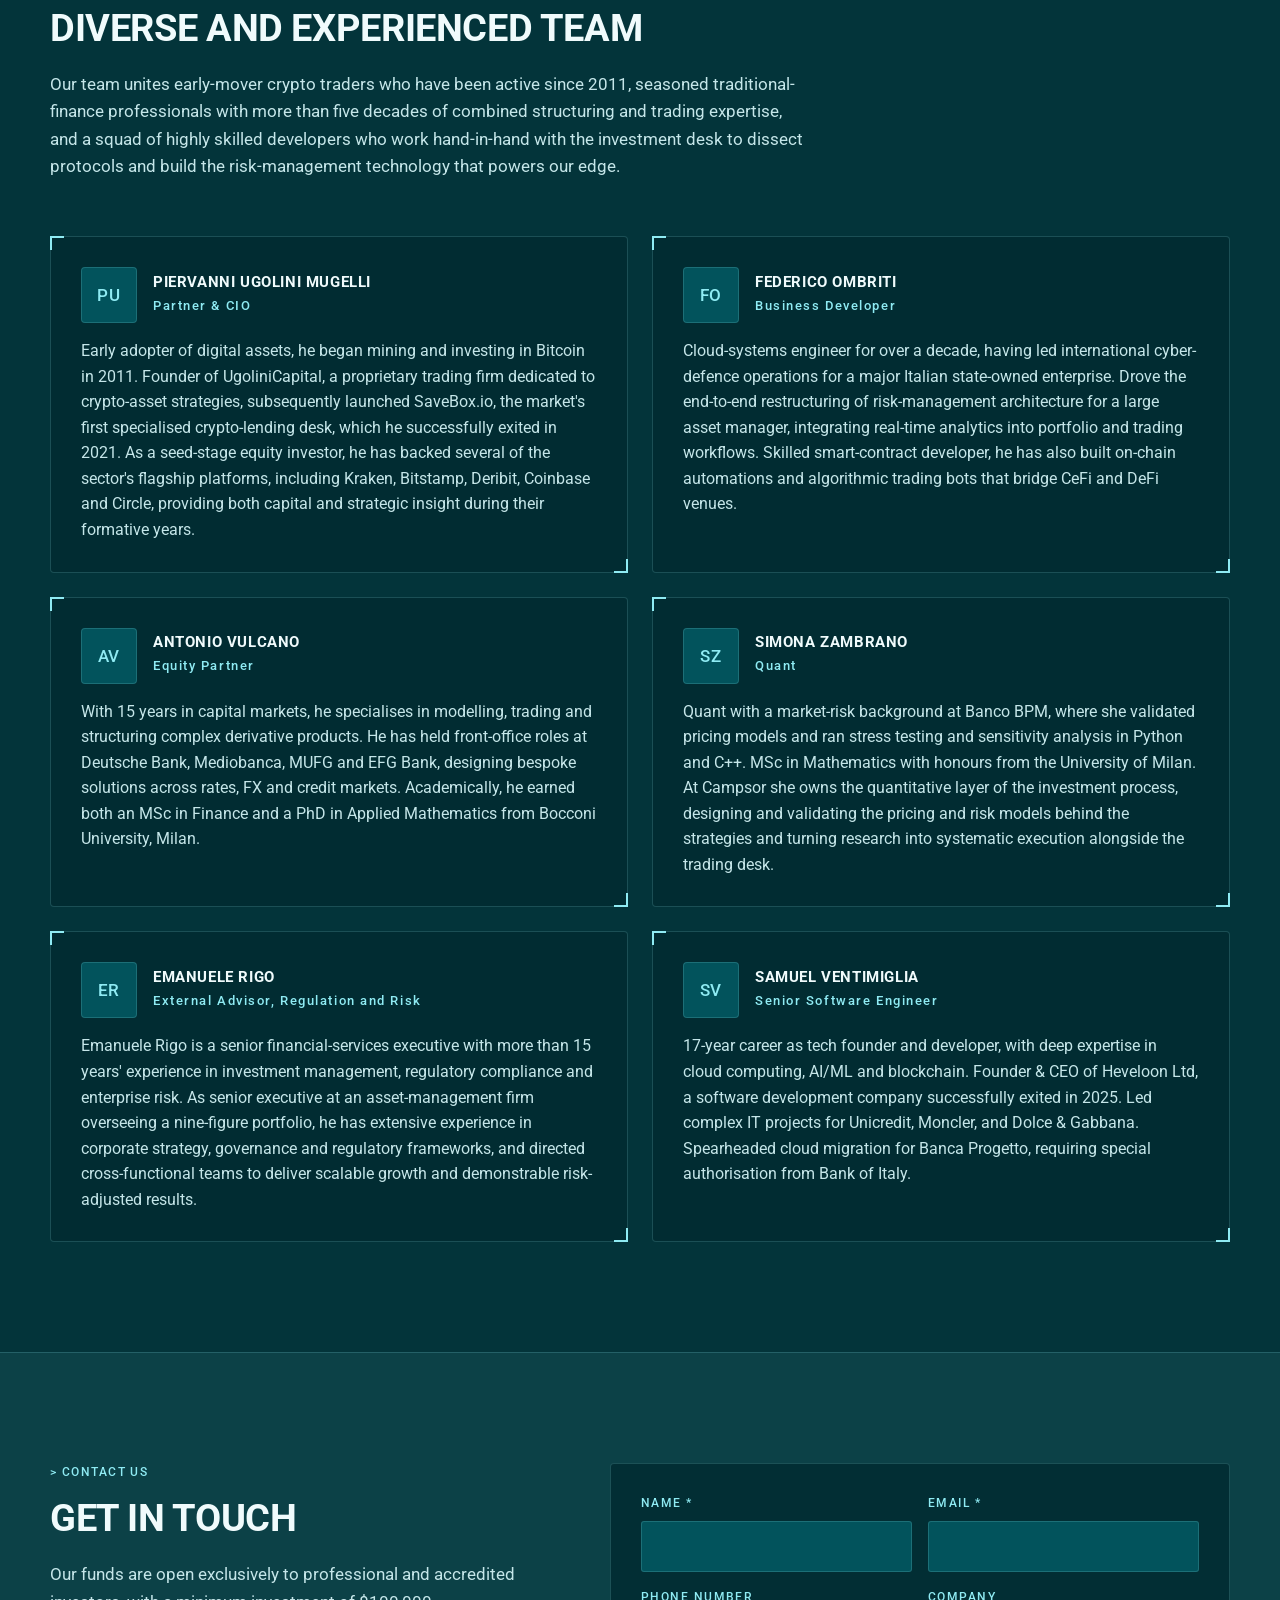
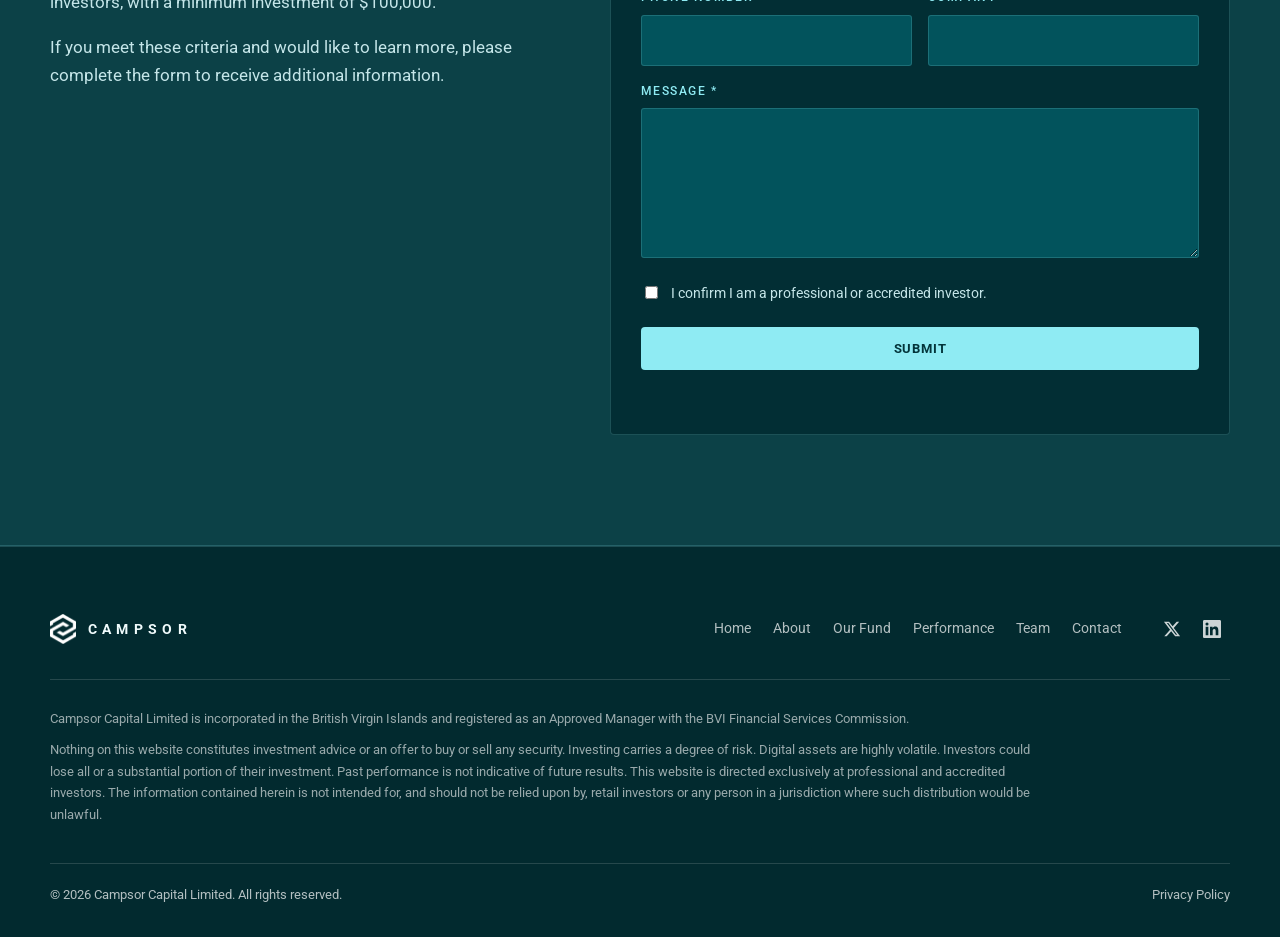
==== commit 53350764: "Footer dedupe, partner roles, Fund paragraph split, track-record footnote Co-Authored-By: Claude Fab" ====
--- a/index.html
+++ b/index.html
@@ -133,7 +133,8 @@
       <article class="pillar reveal">
         <div class="pillar__num">01</div>
         <h3>Investment objectives</h3>
-        <p>Campsor aims to achieve consistent, stable, and absolute returns by leveraging our diverse skillset and a disciplined risk management style. The fund targets double-digit returns with a volatility of 15–20%.</p>
+        <p>Campsor aims to achieve consistent, stable, and absolute returns by leveraging our diverse skillset and a disciplined risk management style.</p>
+        <p>The fund targets double-digit returns with a volatility of 15–20%.</p>
       </article>
       <article class="pillar reveal">
         <div class="pillar__num">02</div>
@@ -218,7 +219,7 @@
         </table>
       </div>
 
-      <p class="footnote">* Past performance is not a reliable indicator of future performance. You should not rely on any past performance as a guarantee of future investment performance. Capital is at risk. The value of an investment can go down as well as up and you may get back less than you invested. Performance data shown until March 2022 included are unaudited and represent past performance of certain proprietary trading activities assuming a similar fee structure as Campsor's. Returns from April 2022 represent Campsor's Class A Shares net returns.</p>
+      <p class="footnote">* Past performance is not a reliable indicator of future performance. You should not rely on any past performance as a guarantee of future investment performance. Capital is at risk. The value of an investment can go down as well as up and you may get back less than you invested. Performance data shown until March 2022 included are unaudited and represent past performance of certain proprietary trading activities assuming a similar fee structure as Campsor's. Returns from April 2022 represent Campsor's Class A Shares net returns compiled by the Fund Administrator, with yearly audit.</p>
     </div>
   </div>
 </section>
@@ -228,10 +229,10 @@
   <div class="container">
     <p class="eyebrow eyebrow--center reveal">Our trusted service providers and partners</p>
     <div class="partners reveal">
-      <a href="https://www.navconsulting.net/" target="_blank" rel="noopener" class="partner" aria-label="NAV Fund Administration"><img src="assets/nav.png" alt="NAV"></a>
-      <a href="https://www.mha.co.uk/" target="_blank" rel="noopener" class="partner" aria-label="MHA Cayman"><img src="assets/mha.png" alt="MHA Cayman"></a>
-      <a href="https://www.walkersglobal.com/" target="_blank" rel="noopener" class="partner" aria-label="Walkers"><img src="assets/walkers.png" alt="Walkers"></a>
-      <a href="https://www.calderwood.ky/" target="_blank" rel="noopener" class="partner partner--text" aria-label="Calderwood">Calderwood</a>
+      <a href="https://www.navconsulting.net/" target="_blank" rel="noopener" class="partner" aria-label="NAV Fund Administration"><img src="assets/nav.png" alt="NAV"><span class="partner__role">Fund Administrator</span></a>
+      <a href="https://www.mha.co.uk/" target="_blank" rel="noopener" class="partner" aria-label="MHA Cayman"><img src="assets/mha.png" alt="MHA Cayman"><span class="partner__role">Auditor</span></a>
+      <a href="https://www.walkersglobal.com/" target="_blank" rel="noopener" class="partner" aria-label="Walkers"><img src="assets/walkers.png" alt="Walkers"><span class="partner__role">Legal Counsel</span></a>
+      <a href="https://www.calderwood.ky/" target="_blank" rel="noopener" class="partner partner--text" aria-label="Calderwood"><span class="partner__name">Calderwood</span><span class="partner__role">Compliance</span></a>
     </div>
   </div>
 </section>
@@ -381,7 +382,6 @@
         <a href="#performance">Performance</a>
         <a href="#team">Team</a>
         <a href="#contact">Contact</a>
-        <a href="privacy.html">Privacy Policy</a>
       </nav>
       <div class="footer__social">
         <a href="https://x.com/CampsorCapital" target="_blank" rel="noopener" aria-label="X (Twitter)">
--- a/css/style.css
+++ b/css/style.css
@@ -294,13 +294,14 @@
 /* Partners */
 .partners { display: grid; grid-template-columns: repeat(4, 1fr); gap: 28px; align-items: center; margin-top: 28px; }
 .partner {
-  display: grid; place-items: center; height: 96px; padding: 18px 26px; border-radius: 10px;
+  display: grid; place-items: center; align-content: center; gap: 10px; min-height: 120px; padding: 18px 26px 16px; border-radius: 10px;
   background: rgba(255,255,255,.06); border: 1px solid rgba(255,255,255,.14);
   transition: background .2s, transform .2s var(--ease);
 }
 .partner:hover { background: rgba(255,255,255,.12); transform: translateY(-2px); }
 .partner img { max-height: 52px; width: auto; object-fit: contain; }
-.partner--text { color: #fff; font-weight: 700; font-size: 26px; letter-spacing: -.01em; font-family: "Roboto", Arial, sans-serif; }
+.partner--text .partner__name { color: #fff; font-weight: 700; font-size: 26px; letter-spacing: -.01em; line-height: 52px; }
+.partner__role { font-family: var(--font-mono); font-size: 11px; letter-spacing: .14em; text-transform: uppercase; color: rgba(255,255,255,.7); }
 
 /* Team */
 .team { display: grid; grid-template-columns: repeat(2, 1fr); gap: 24px; }
@@ -414,8 +415,9 @@
   .form__row { grid-template-columns: 1fr; gap: 0; }
   .form { padding: 22px; }
   .partners { grid-template-columns: 1fr 1fr; gap: 14px; }
-  .partner { height: 80px; padding: 14px; }
-  .partner--text { font-size: 20px; }
+  .partner { min-height: 100px; padding: 14px; gap: 6px; }
+  .partner--text .partner__name { font-size: 20px; line-height: 40px; }
+  .partner__role { font-size: 10px; }
   .facts li { flex-direction: column; gap: 4px; }
   .facts__v { text-align: left; }
   .chart { height: 220px; }
--- a/css/theme.css
+++ b/css/theme.css
@@ -60,6 +60,7 @@
 [data-theme="tech-light"] .nav .brand__mark { content: url("../assets/mark-navy.png"); }
 [data-theme="tech-light"] .hero__canvas { opacity: .7; filter: invert(1) hue-rotate(180deg) brightness(.7); }
 [data-theme="tech-light"] .partner { background: var(--ink); }
+[data-theme="tech-light"] .partner__role { color: rgba(255,255,255,.75); }
 [data-theme="tech-light"] .partner:hover { background: #0B3448; }
 
 [data-theme^="tech"] body { background: var(--paper); color: var(--ink); }
@@ -251,3 +252,4 @@
 [data-theme="tech-light"] .theme-toggle .ico-sun { display: block; }
 [data-theme="tech-light"] .theme-toggle .ico-moon { display: none; }
 @media (max-width: 880px) { .theme-toggle { margin-left: auto; } .nav__burger { margin-left: 0; } }
+[data-theme^="tech"] .partner__role { font-weight: 500; color: var(--acc); }
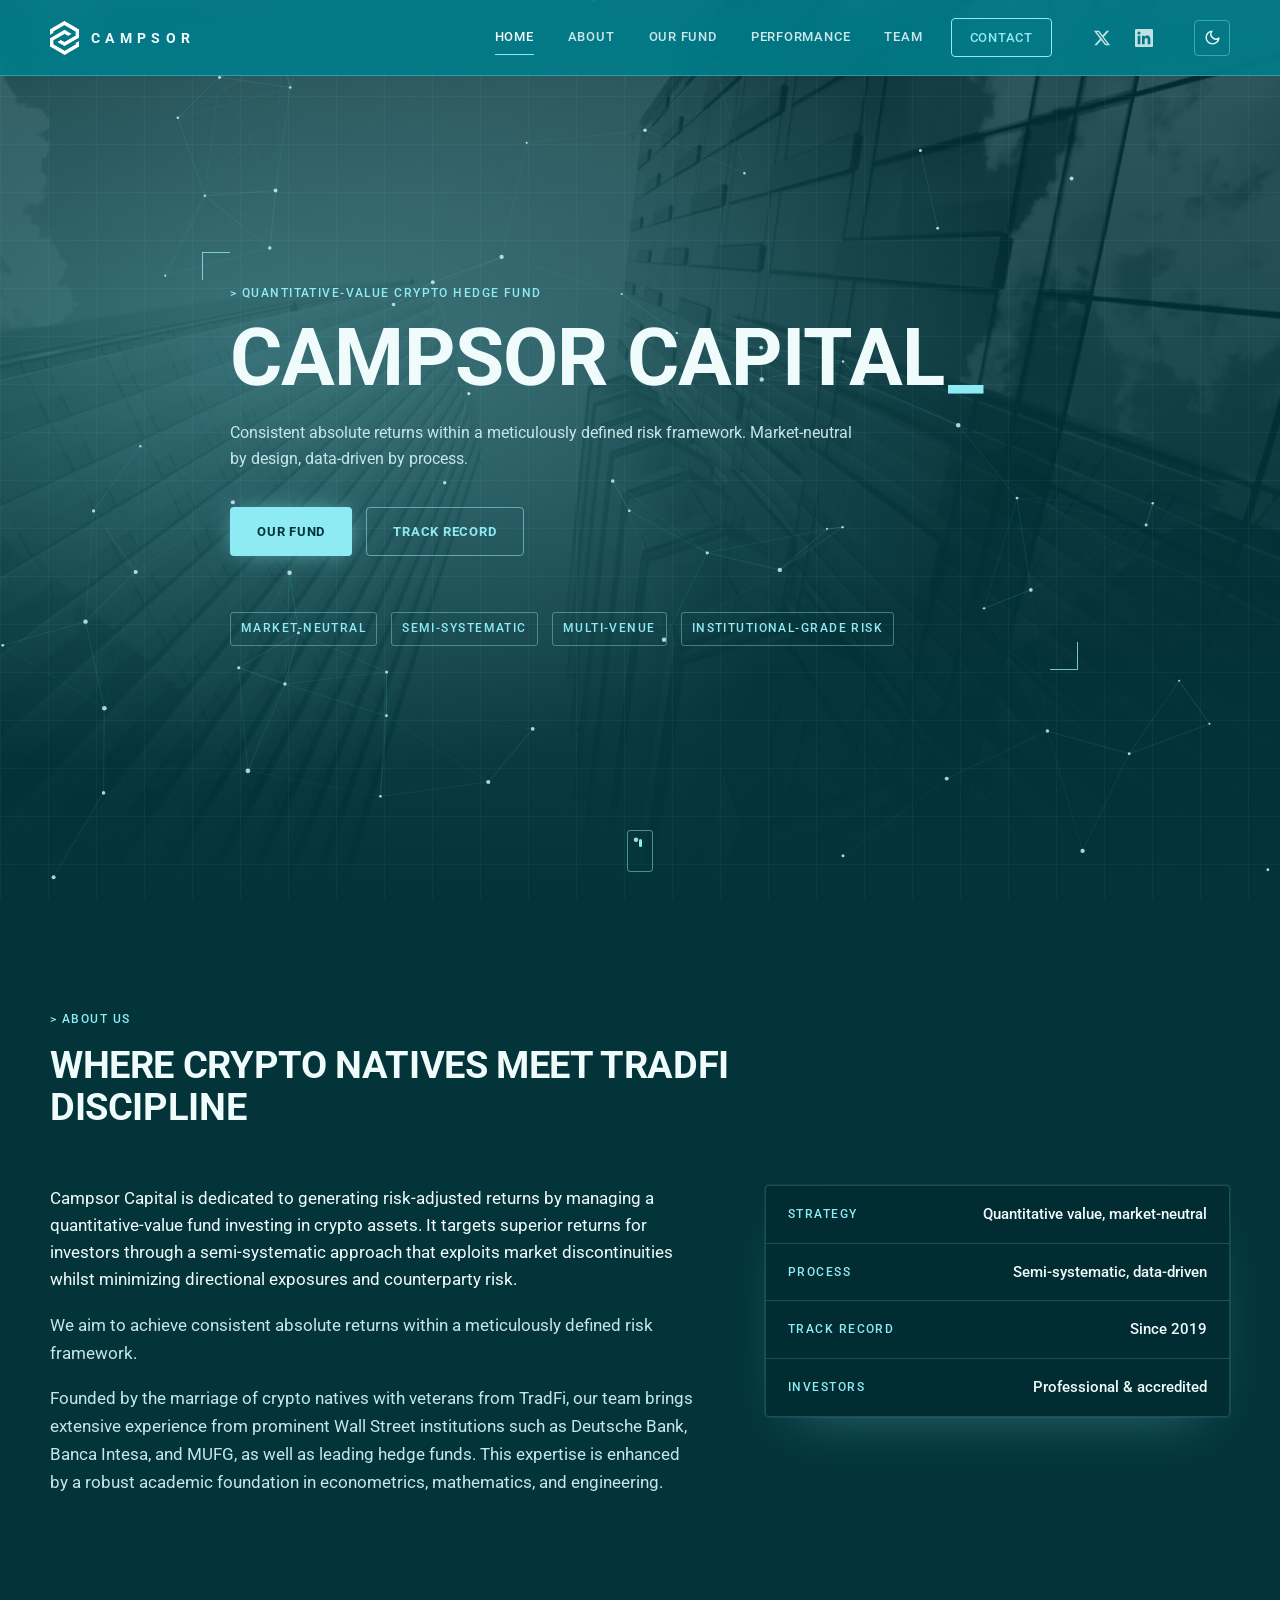
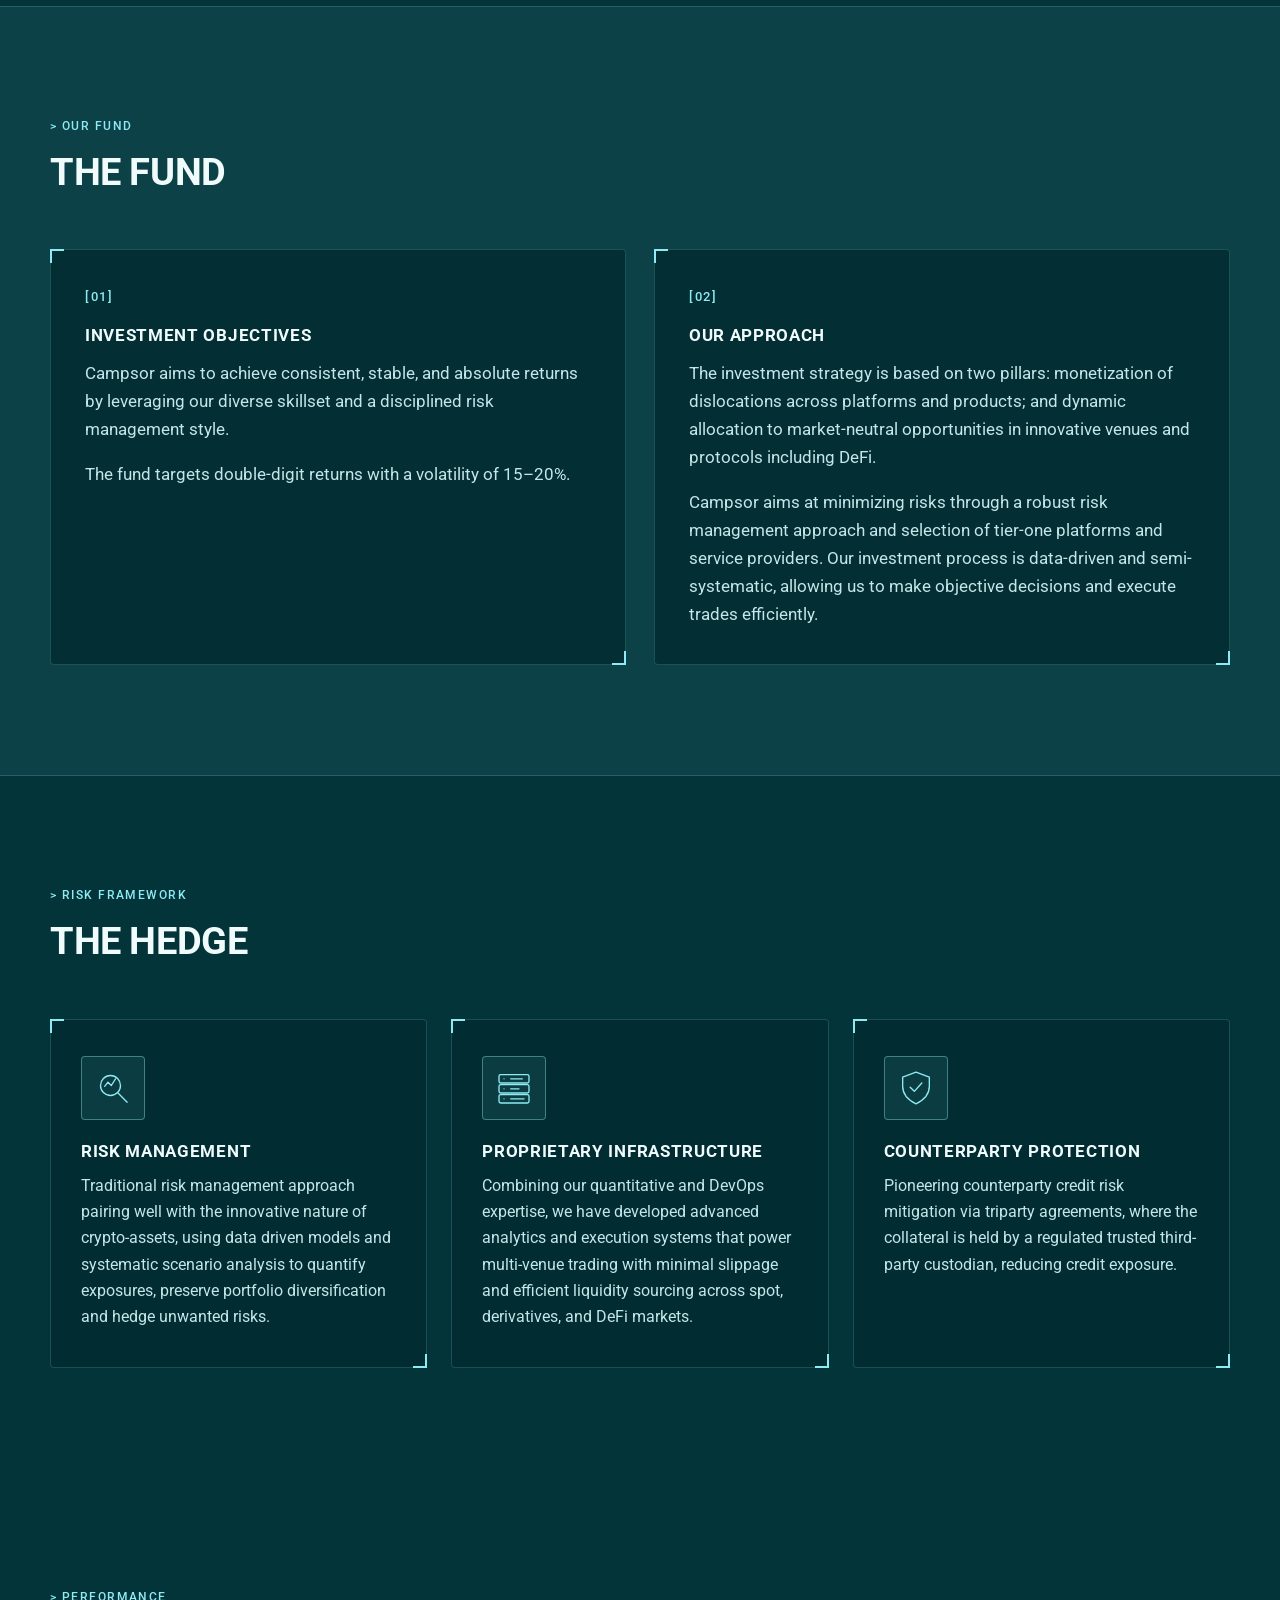
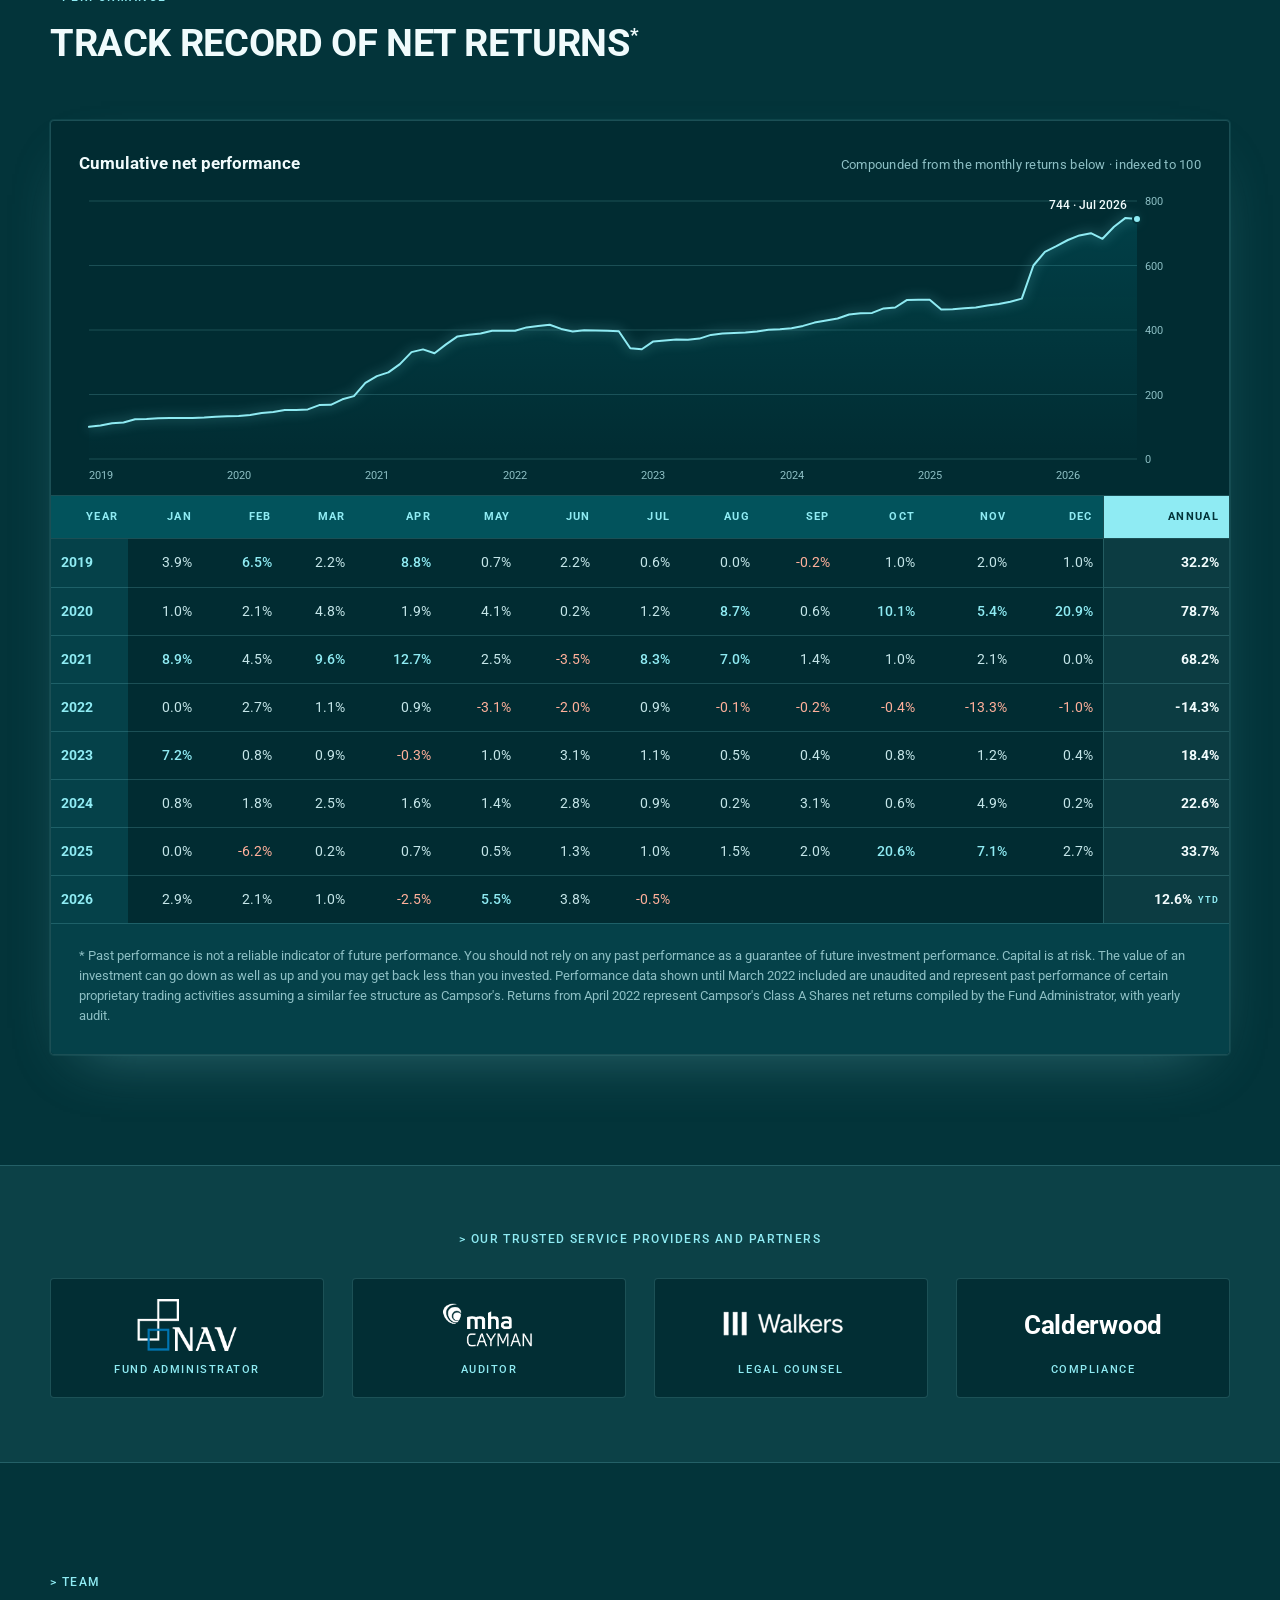
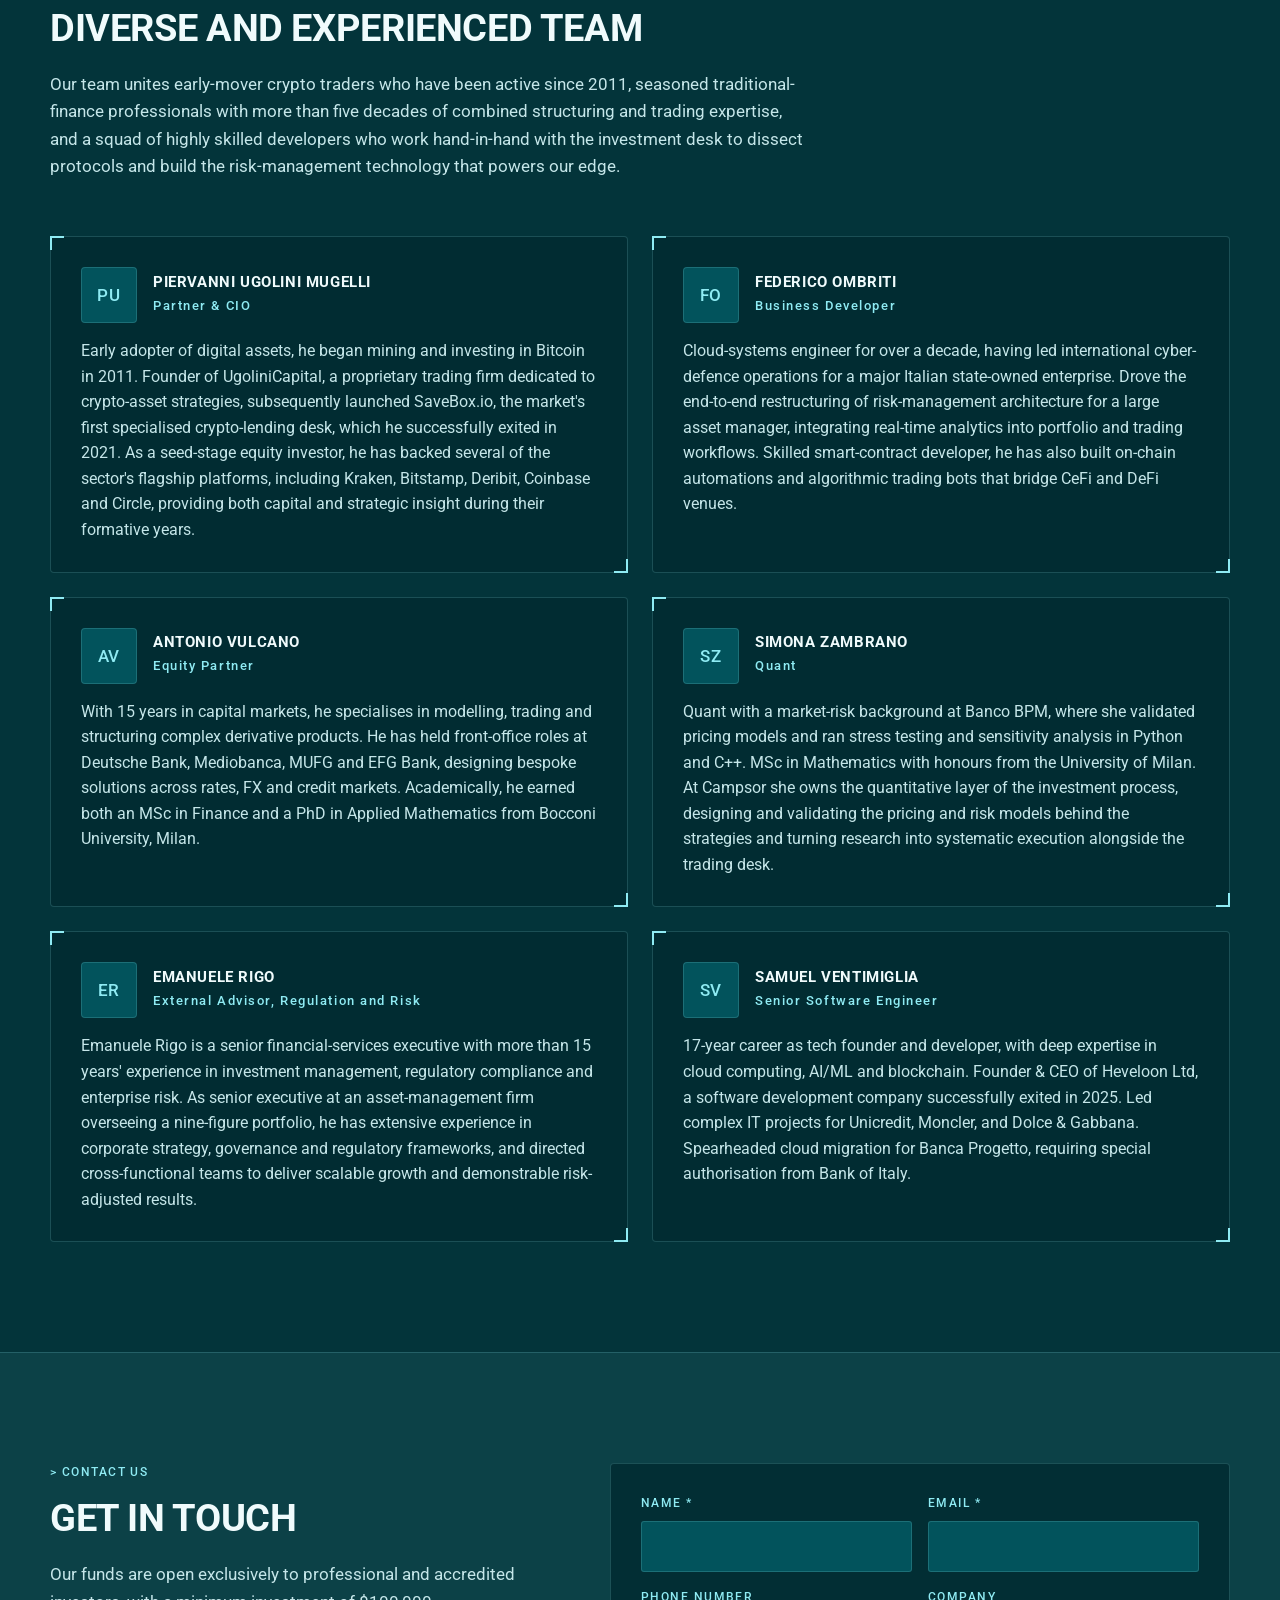
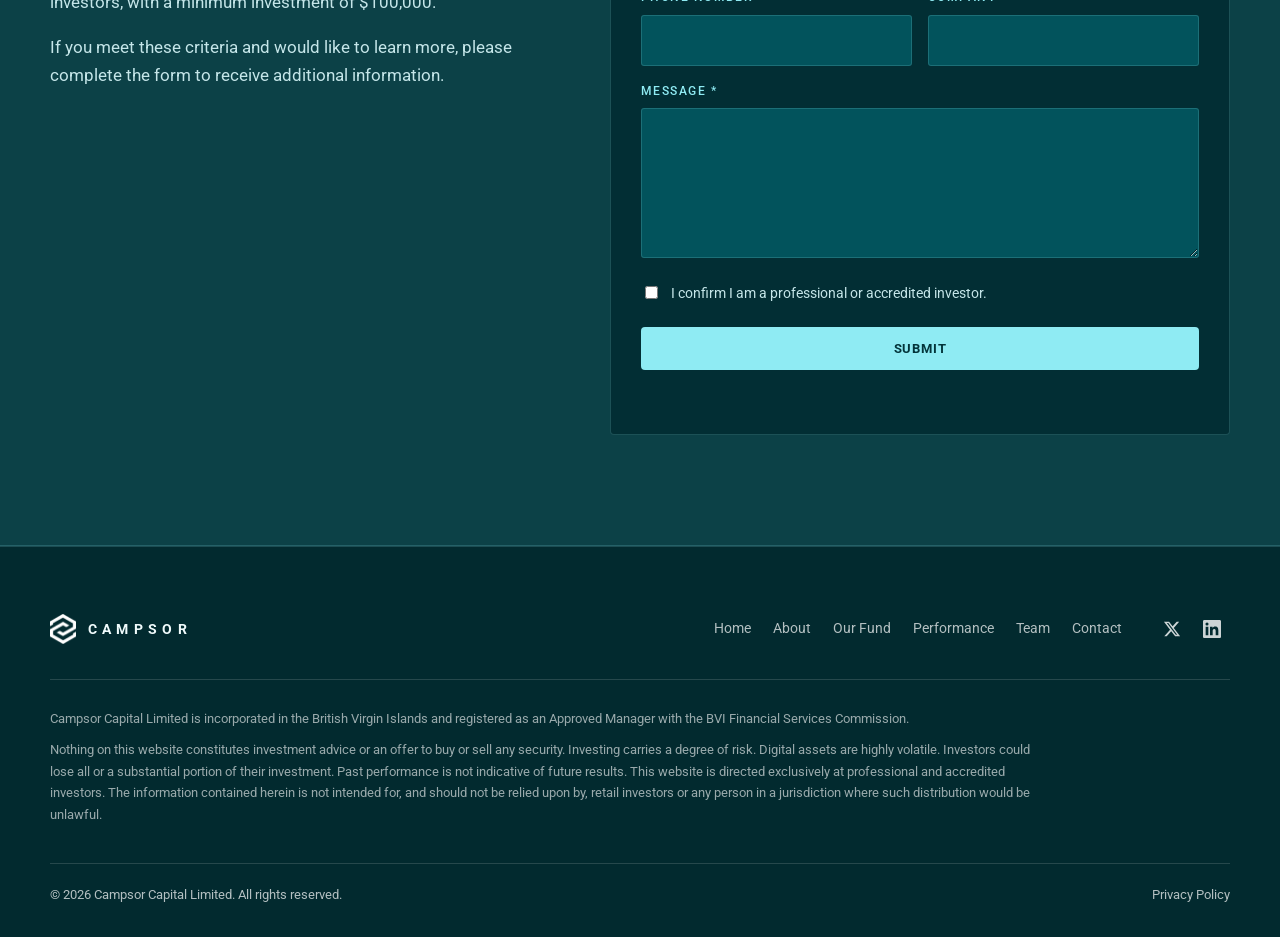
==== commit b01a9b7d: "Performance: WebP hero with preload, canvas paused off-screen Co-Authored-By: Claude Fable 5.1 <nore" ====
--- a/index.html
+++ b/index.html
@@ -16,6 +16,7 @@
   <meta name="theme-color" content="#03343A">
   <link rel="icon" type="image/png" href="assets/favicon.png">
   <link rel="preload" href="assets/fonts/roboto-latin-400.woff2" as="font" type="font/woff2" crossorigin>
+  <link rel="preload" as="image" href="assets/hero.webp" type="image/webp" fetchpriority="high">
   <link rel="stylesheet" href="css/style.css?v=__BUILD__">
   <link rel="stylesheet" href="css/theme.css?v=__BUILD__">
   <script>(function(){try{if(localStorage.getItem("cc-theme")==="tech-light")document.documentElement.setAttribute("data-theme","tech-light");}catch(e){}})();</script>
@@ -76,7 +77,10 @@
 <!-- ============ HERO ============ -->
 <section class="hero" id="home">
   <div class="hero__bg" aria-hidden="true">
-    <img src="assets/hero.jpg" alt="" class="hero__photo">
+    <picture>
+      <source srcset="assets/hero.webp" type="image/webp">
+      <img src="assets/hero.jpg" alt="" class="hero__photo" width="1600" height="792" fetchpriority="high" decoding="async">
+    </picture>
     <div class="hero__tint"></div>
     <div class="hero__grid"></div>
     <canvas id="heroCanvas" class="hero__canvas"></canvas>
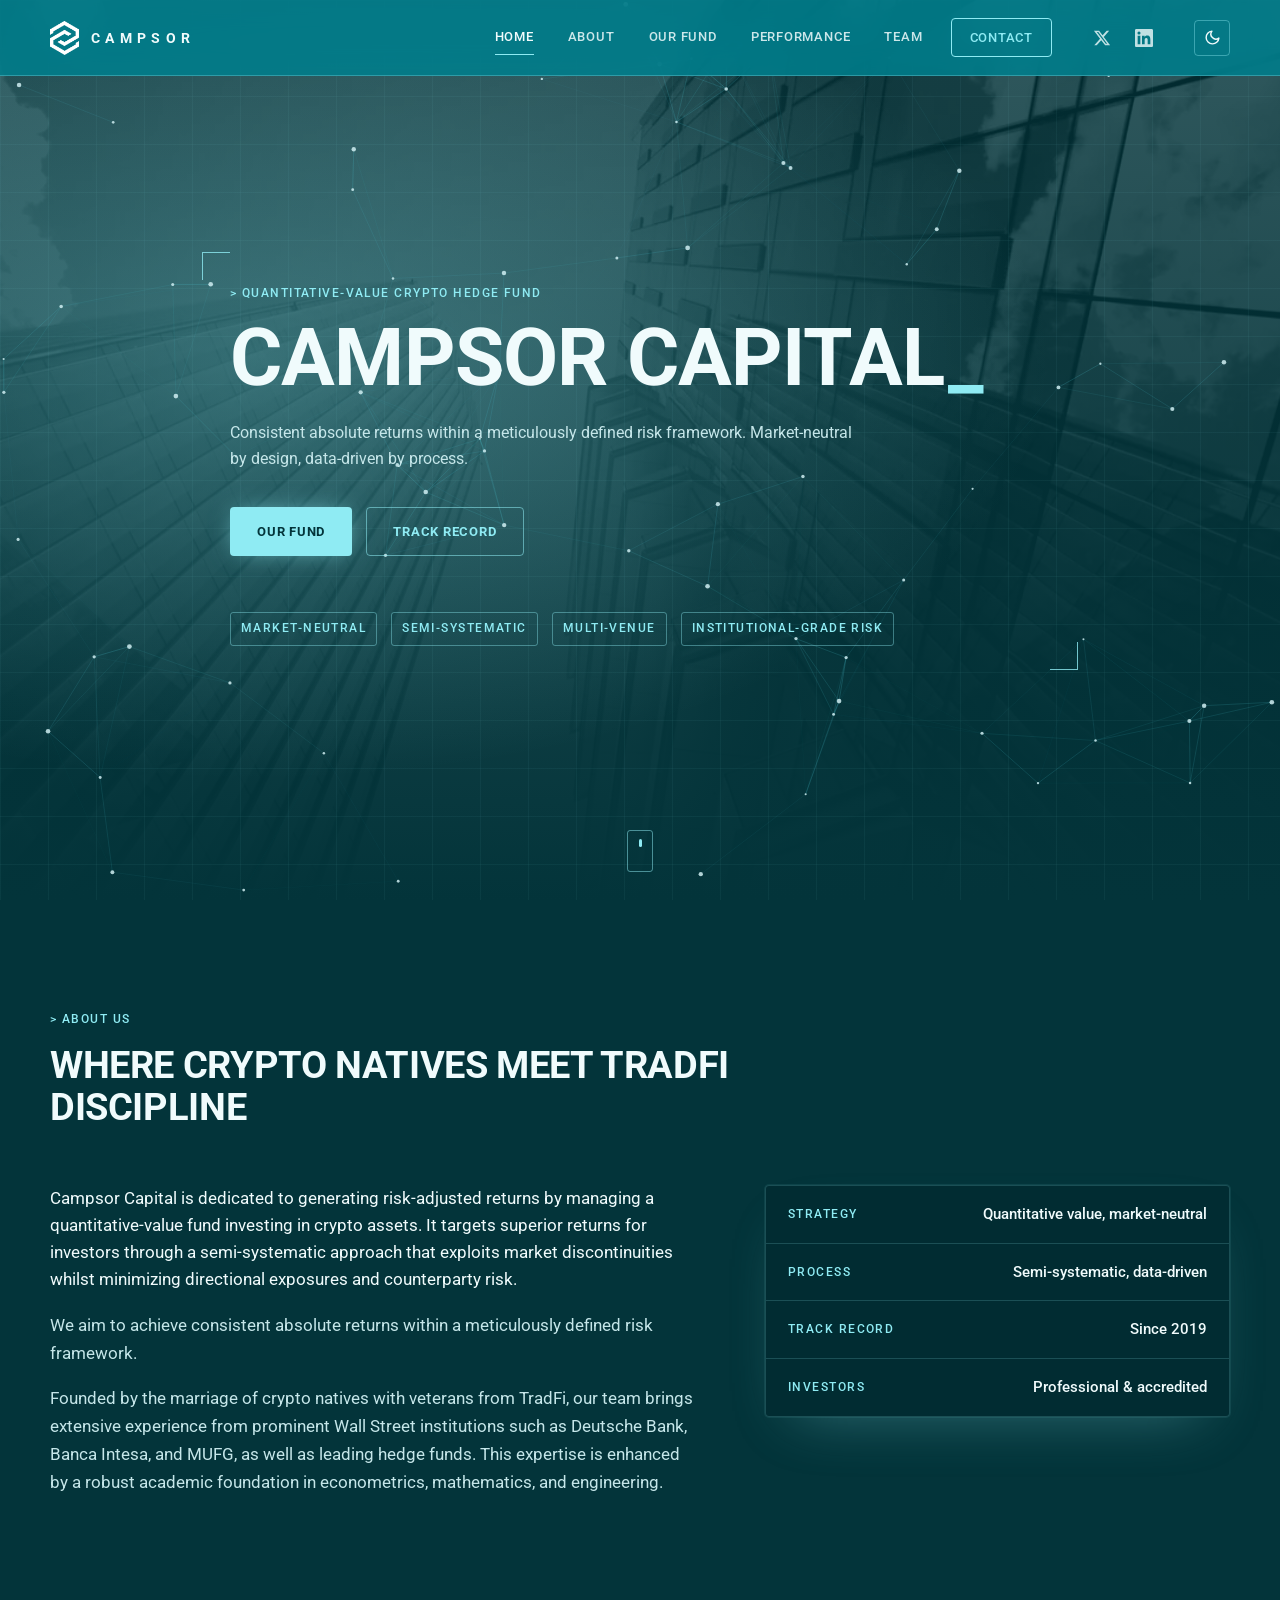
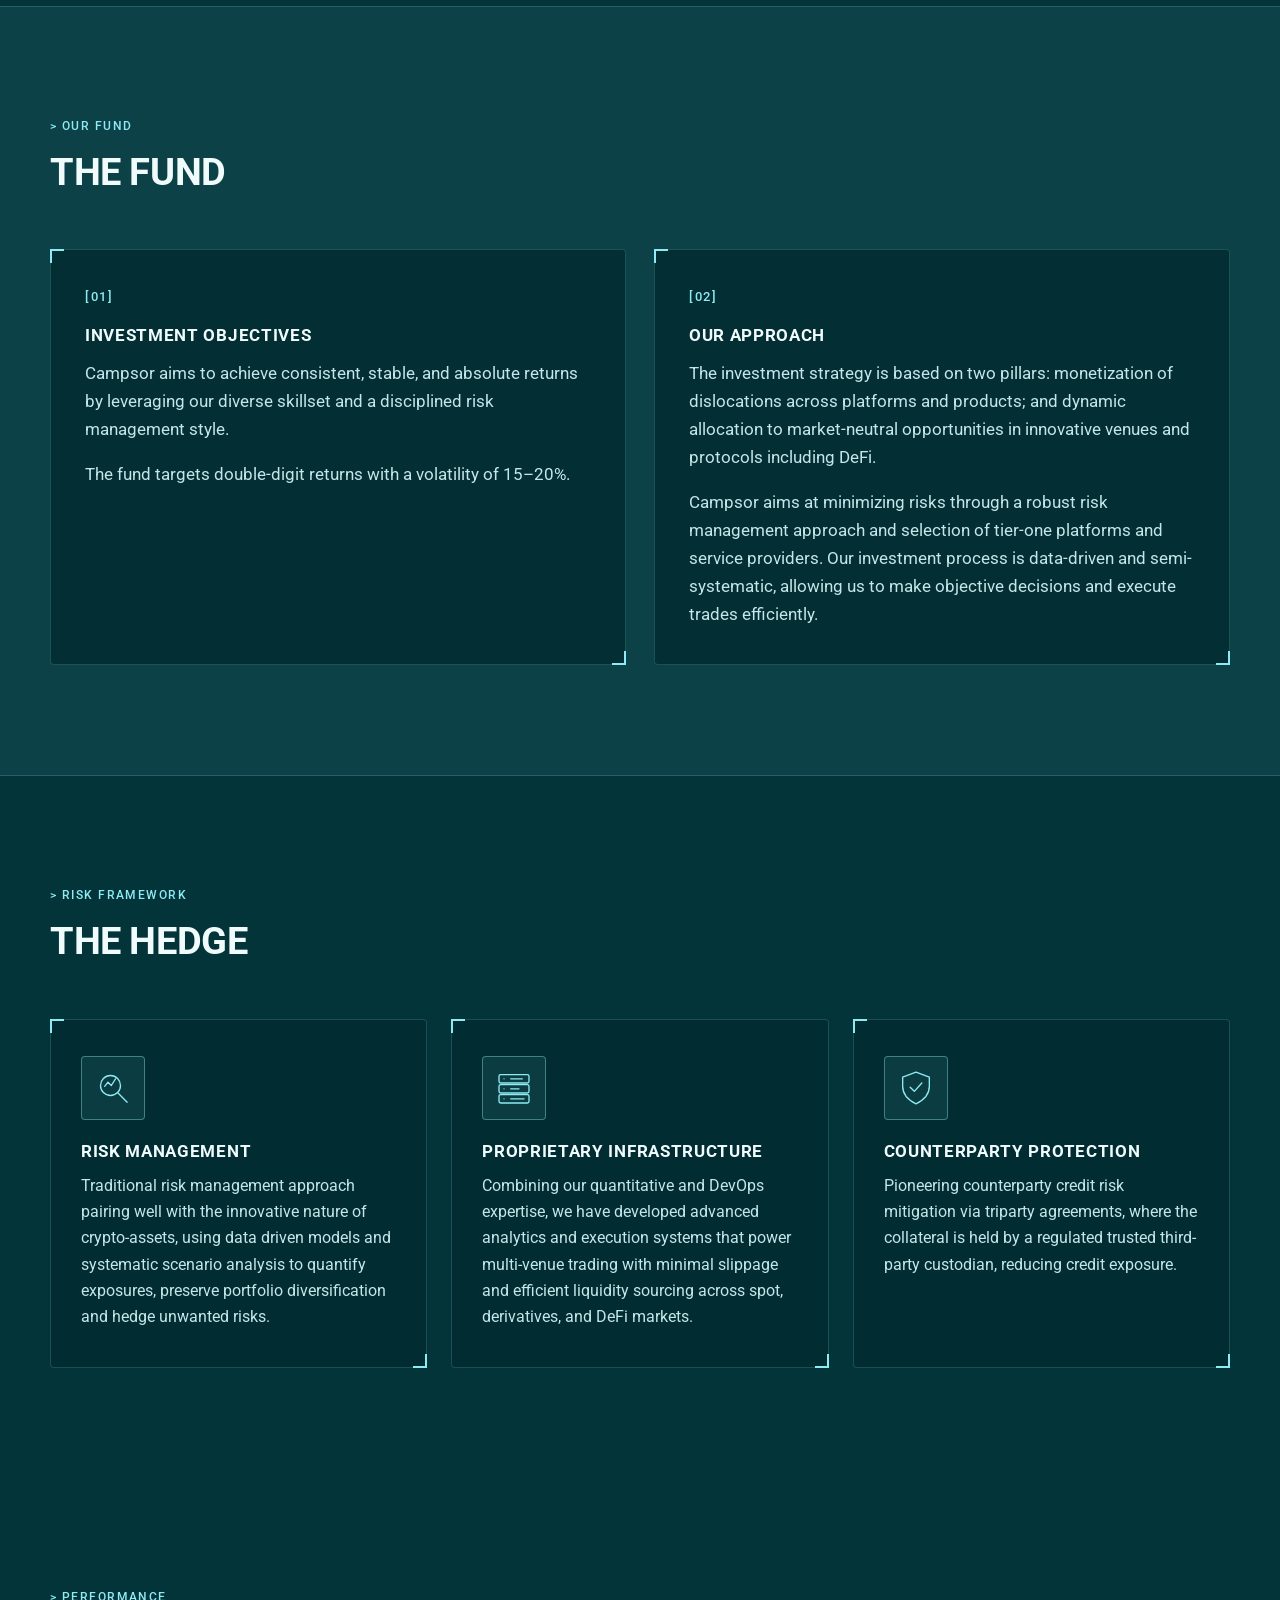
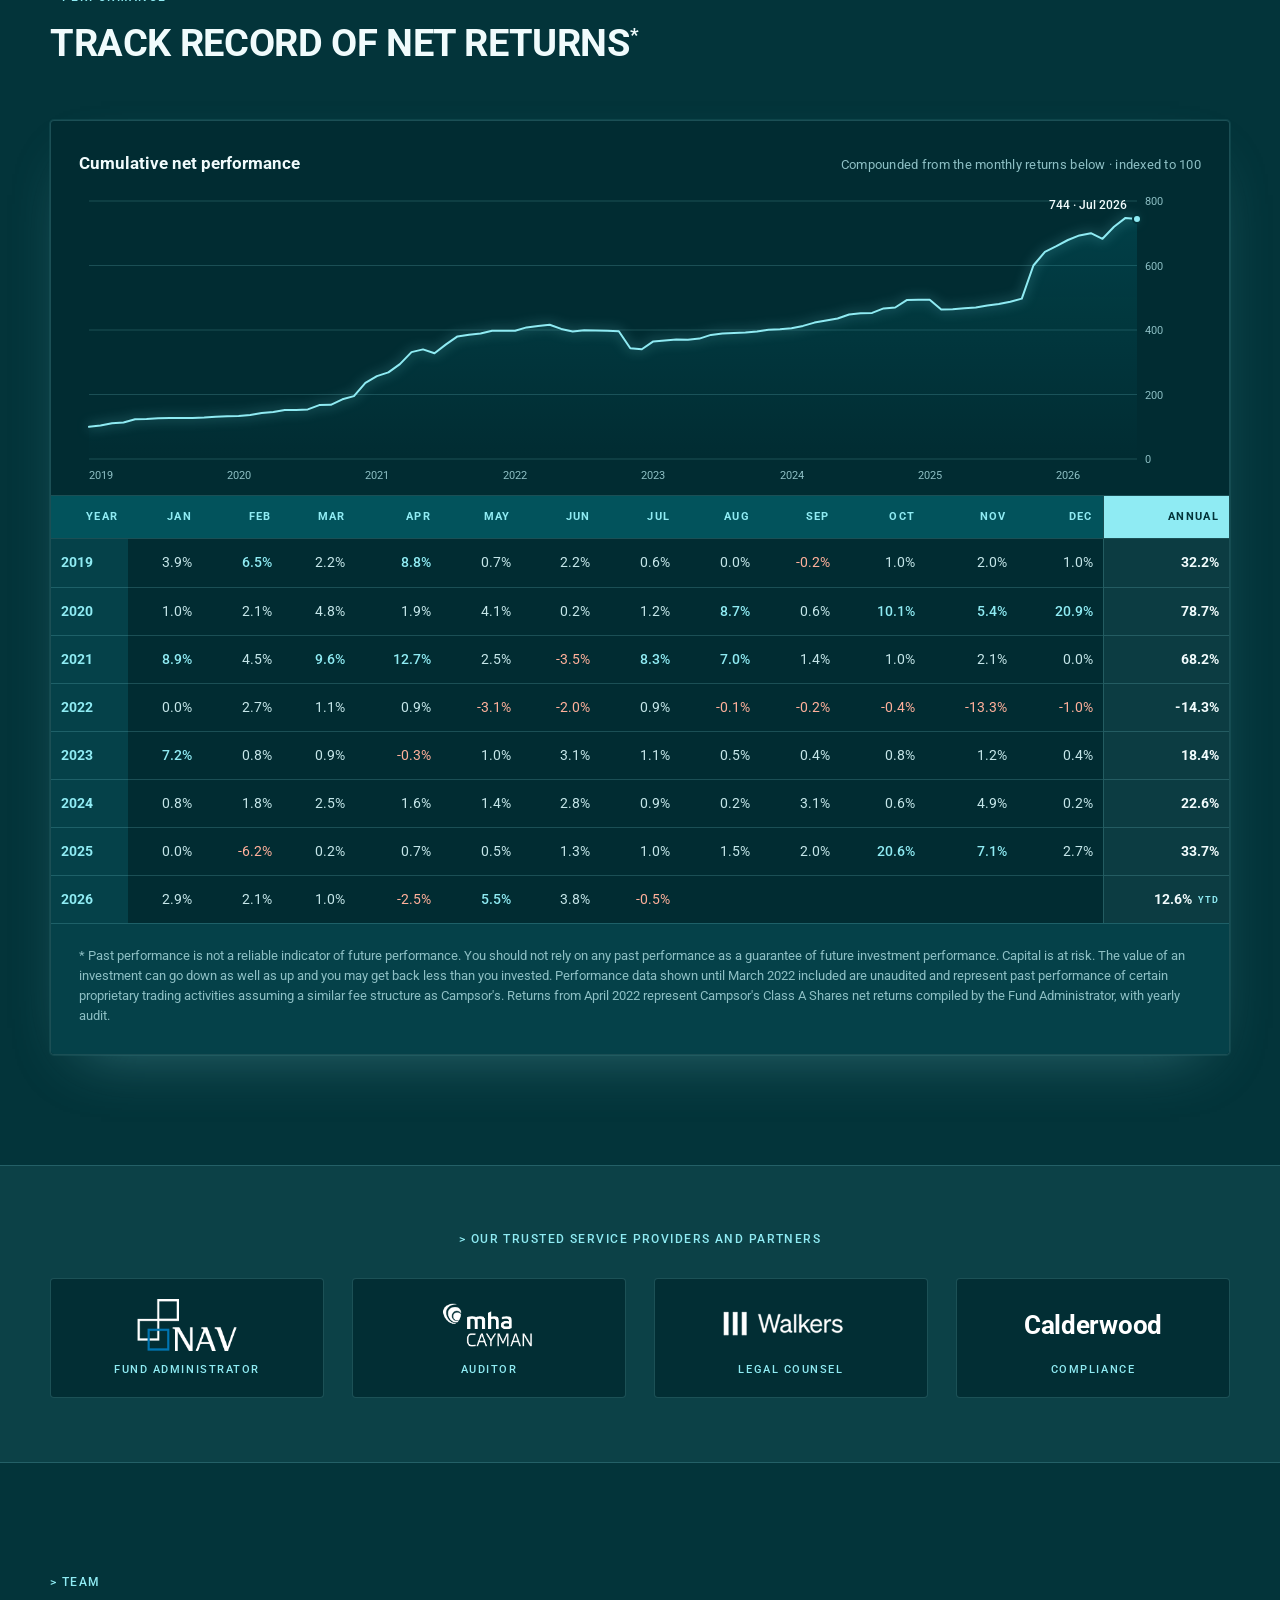
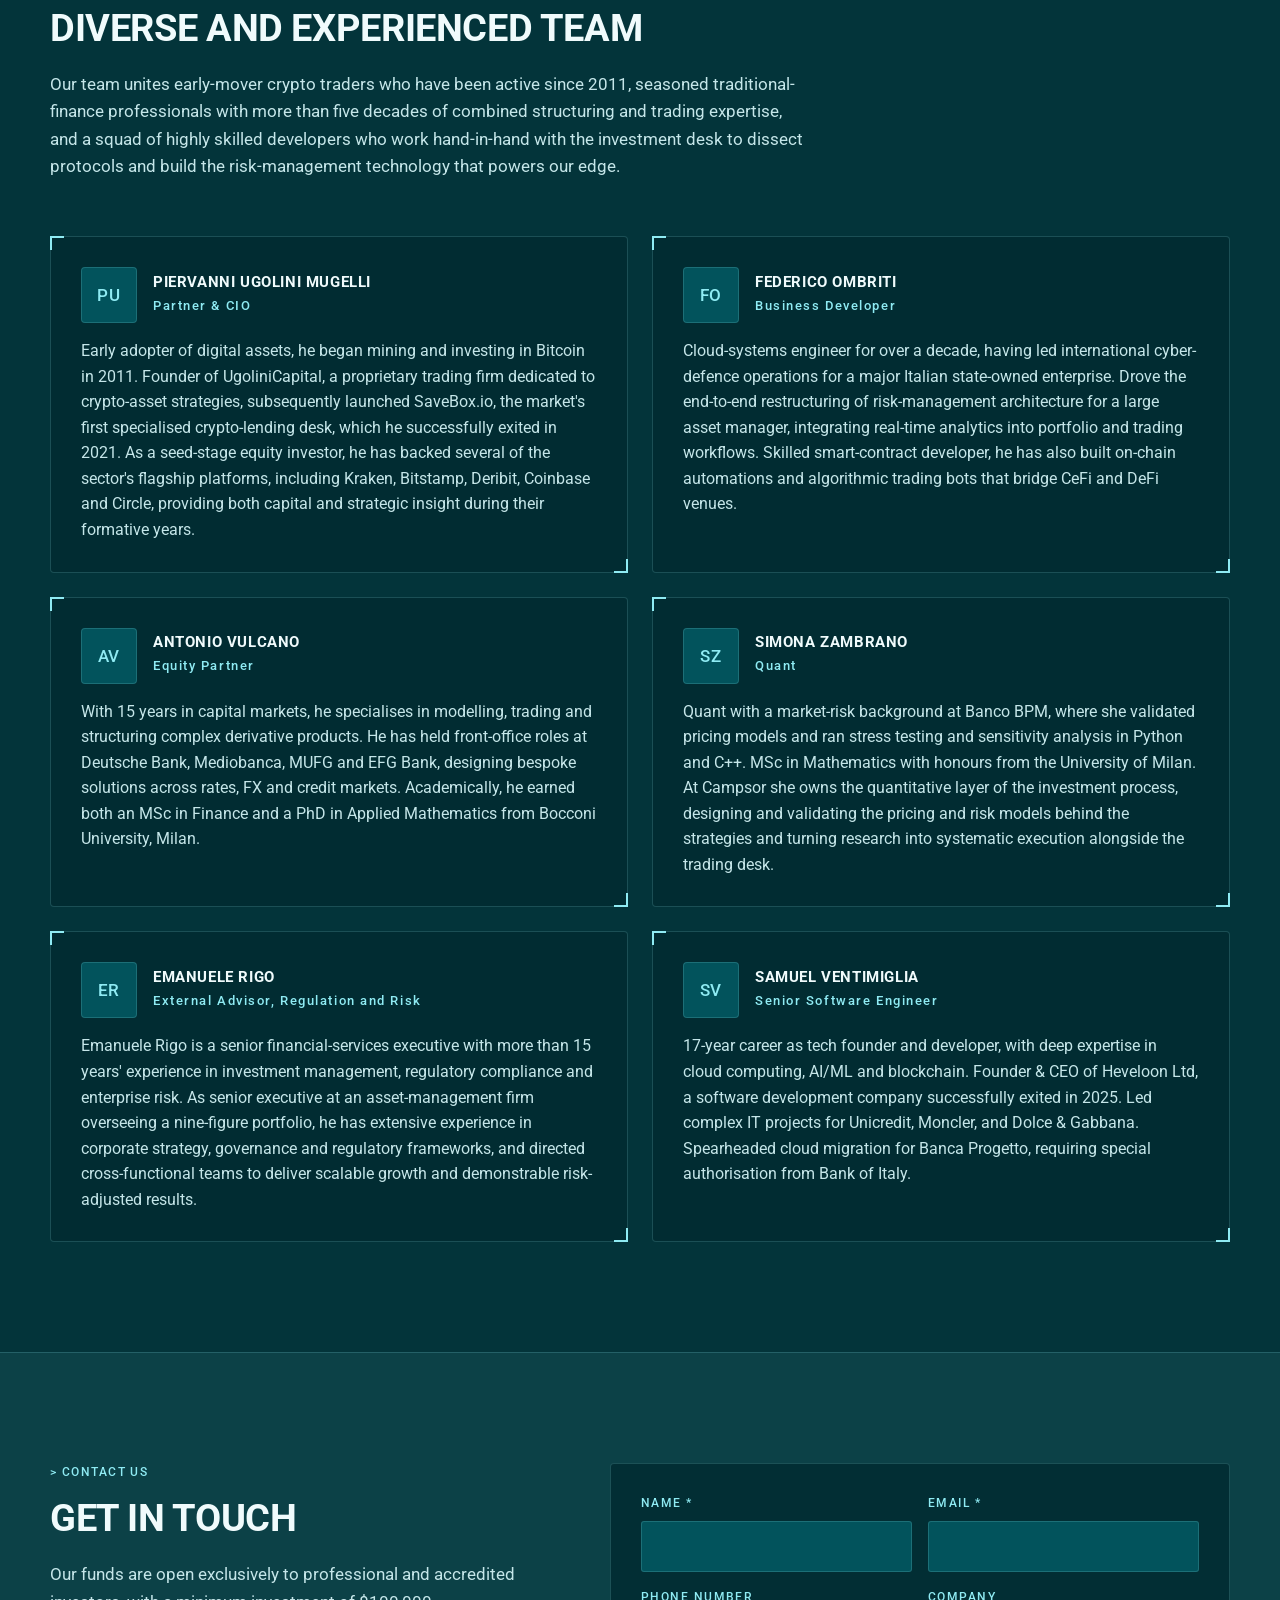
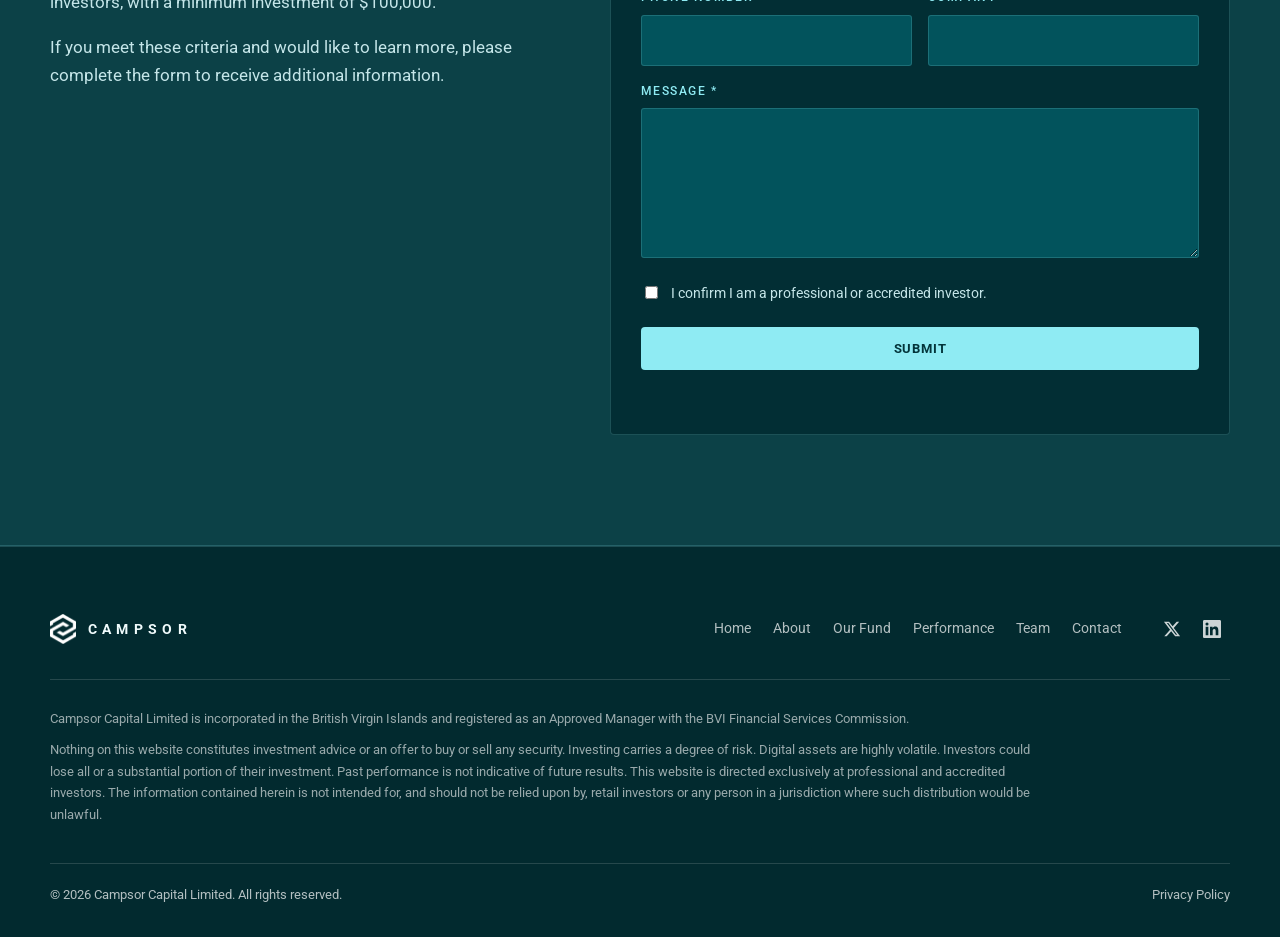
==== commit 8d87baea: "Canonical URLs on the apex domain Co-Authored-By: Claude Fable 5.1 <noreply@anthropic.com>" ====
--- a/index.html
+++ b/index.html
@@ -8,10 +8,10 @@
   <meta name="description" content="Campsor Capital is a quantitative-value crypto hedge fund targeting consistent absolute returns through a semi-systematic, market-neutral approach with disciplined risk management.">
   <meta property="og:title" content="Campsor Capital">
   <meta property="og:description" content="Quantitative-value crypto hedge fund. Consistent absolute returns within a meticulously defined risk framework.">
-  <meta property="og:image" content="https://www.campsorcapital.com/assets/og.jpg">
-  <meta property="og:url" content="https://www.campsorcapital.com/">
+  <meta property="og:image" content="https://campsorcapital.com/assets/og.jpg">
+  <meta property="og:url" content="https://campsorcapital.com/">
   <meta name="twitter:card" content="summary_large_image">
-  <link rel="canonical" href="https://www.campsorcapital.com/">
+  <link rel="canonical" href="https://campsorcapital.com/">
   <meta property="og:type" content="website">
   <meta name="theme-color" content="#03343A">
   <link rel="icon" type="image/png" href="assets/favicon.png">
@@ -26,9 +26,9 @@
     "@type": "Organization",
     "name": "Campsor Capital",
     "legalName": "Campsor Capital Limited",
-    "url": "https://www.campsorcapital.com/",
-    "logo": "https://www.campsorcapital.com/assets/mark-white.png",
-    "image": "https://www.campsorcapital.com/assets/og.jpg",
+    "url": "https://campsorcapital.com/",
+    "logo": "https://campsorcapital.com/assets/mark-white.png",
+    "image": "https://campsorcapital.com/assets/og.jpg",
     "description": "Quantitative-value crypto hedge fund targeting consistent absolute returns through a semi-systematic, market-neutral approach with disciplined risk management.",
     "foundingLocation": { "@type": "Place", "name": "British Virgin Islands" },
     "sameAs": [
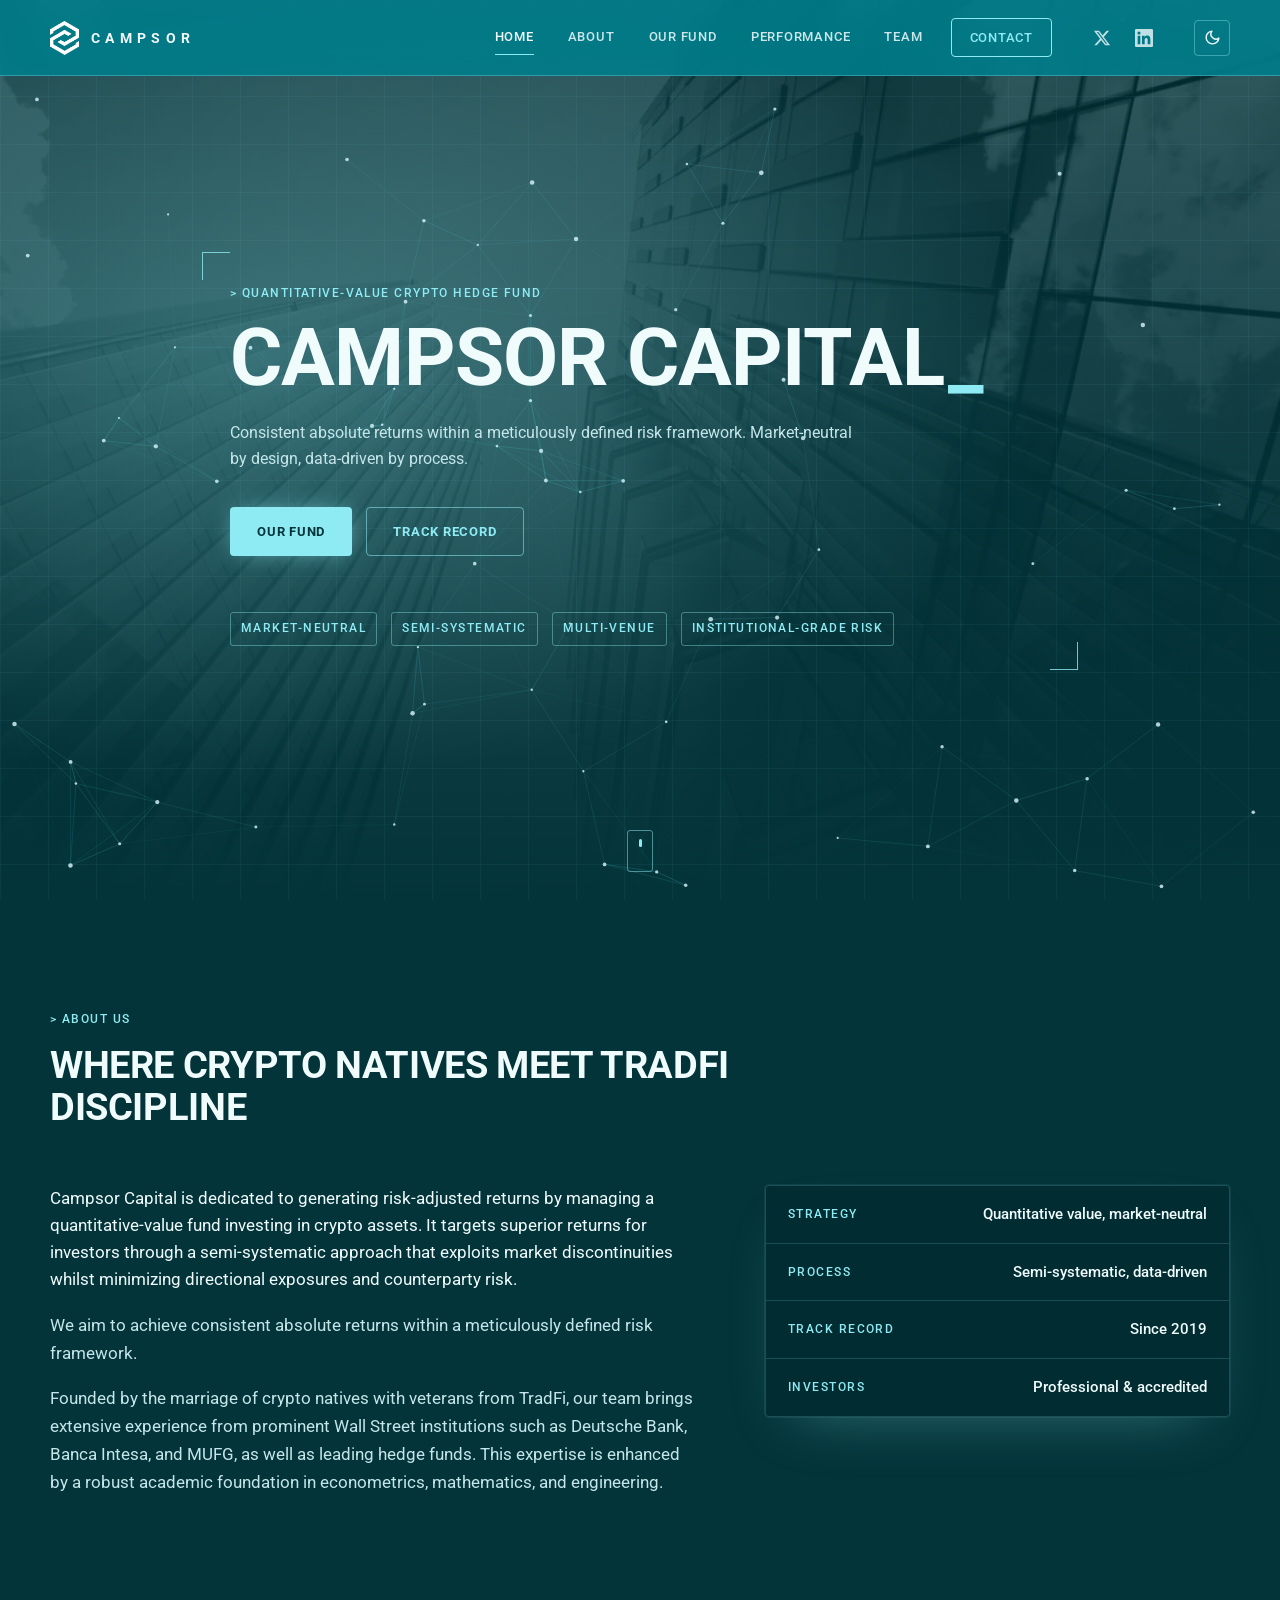
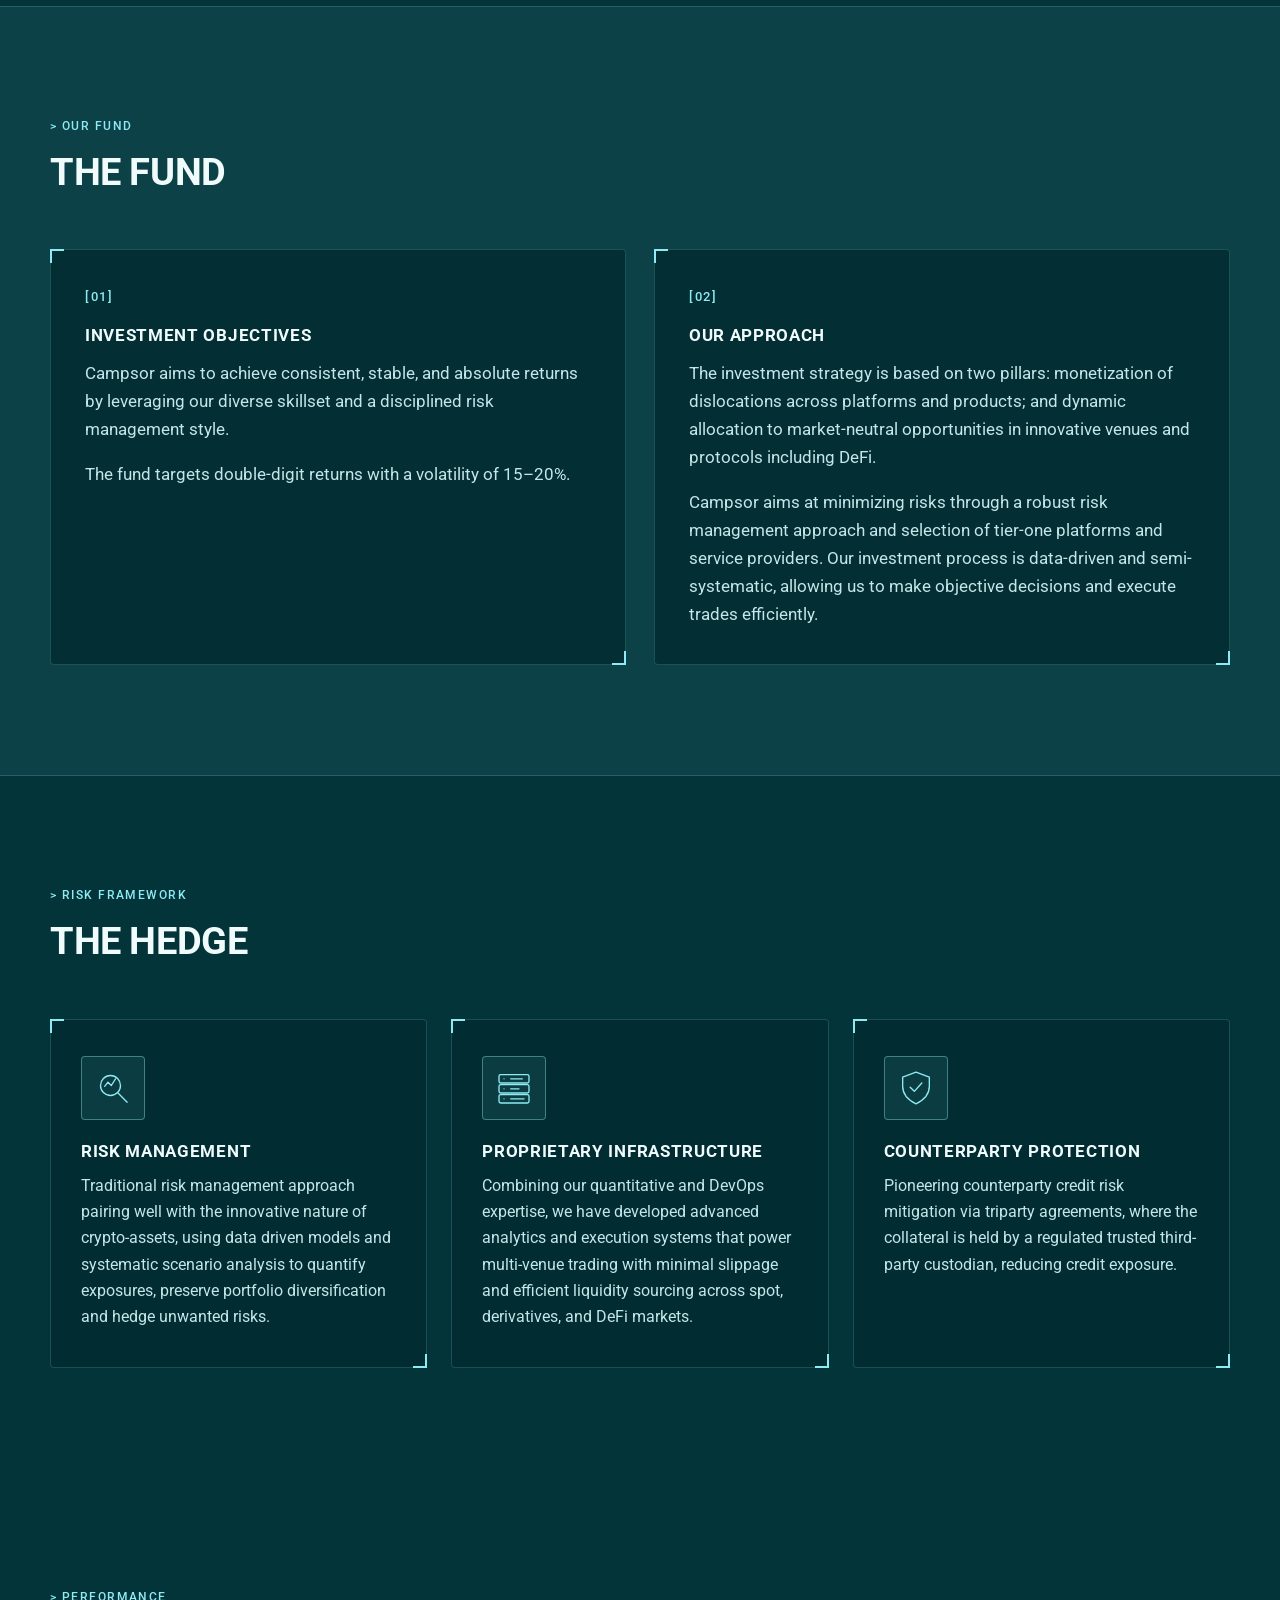
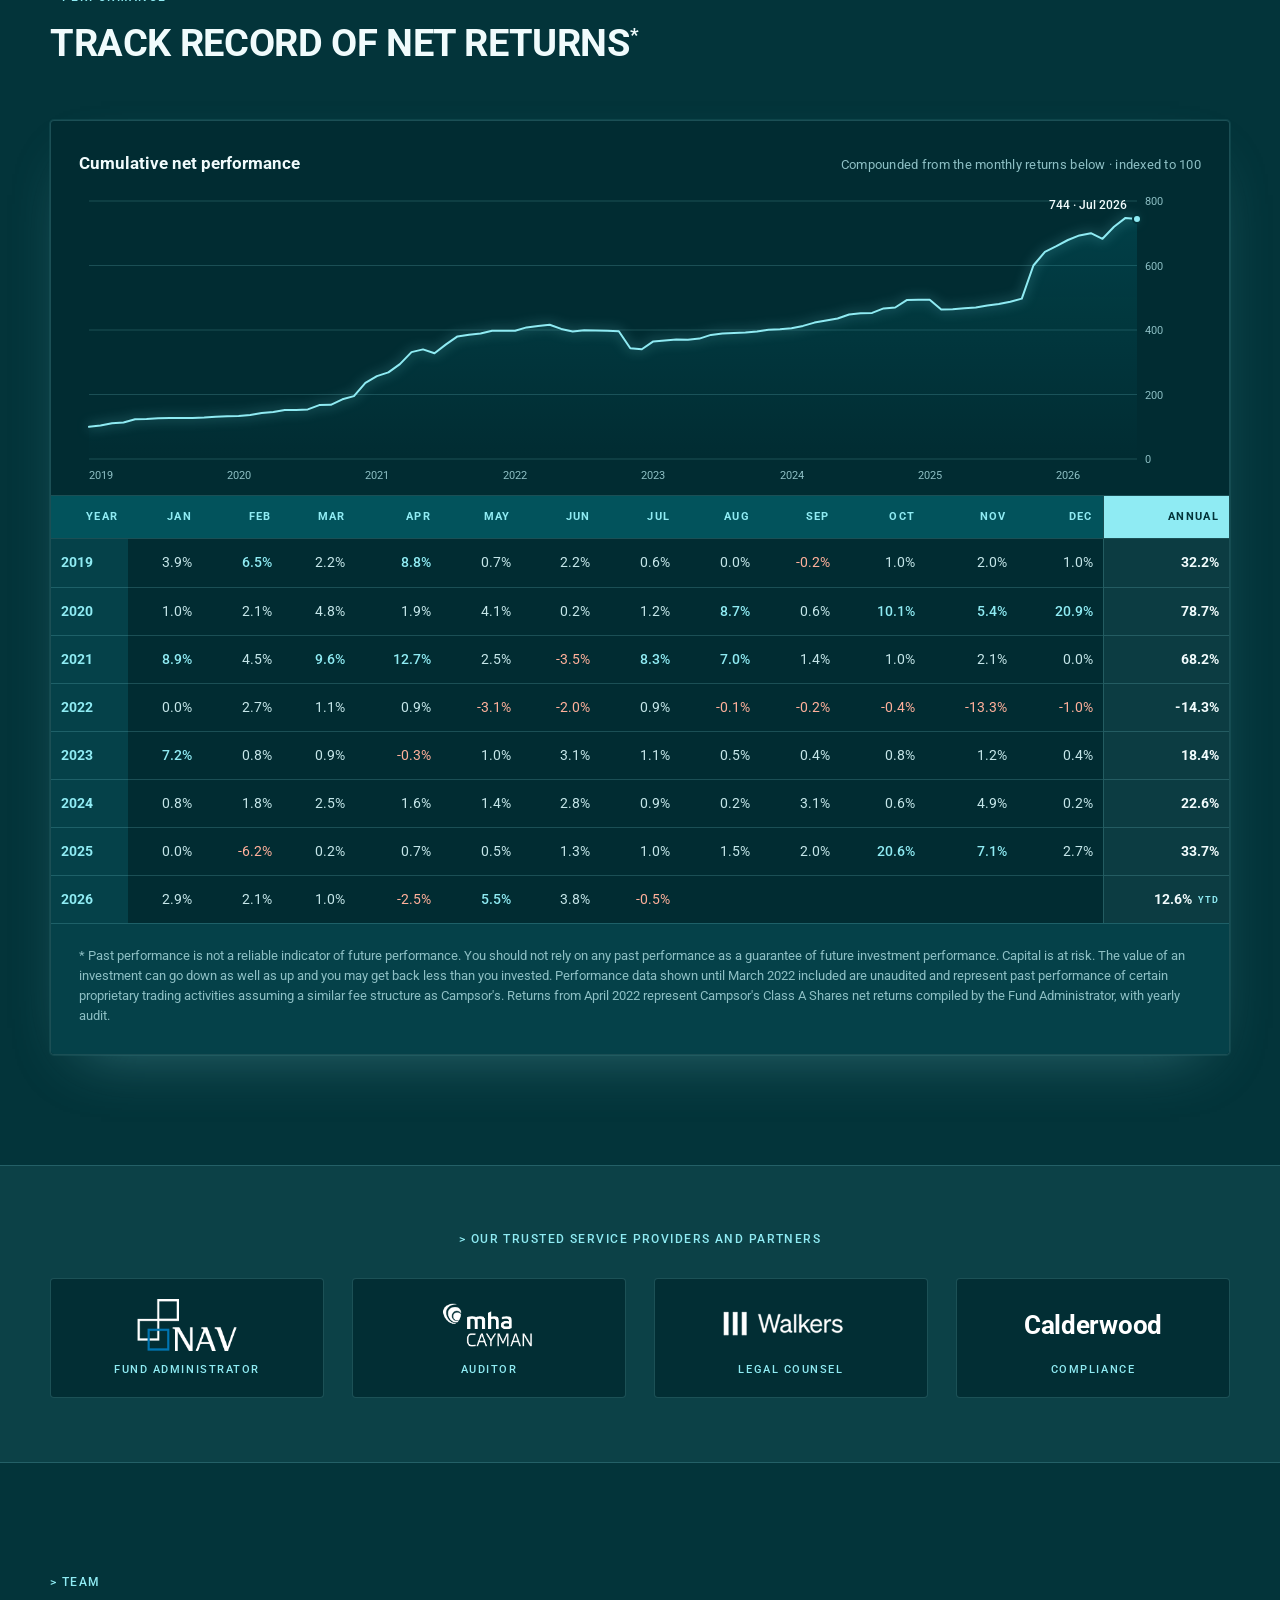
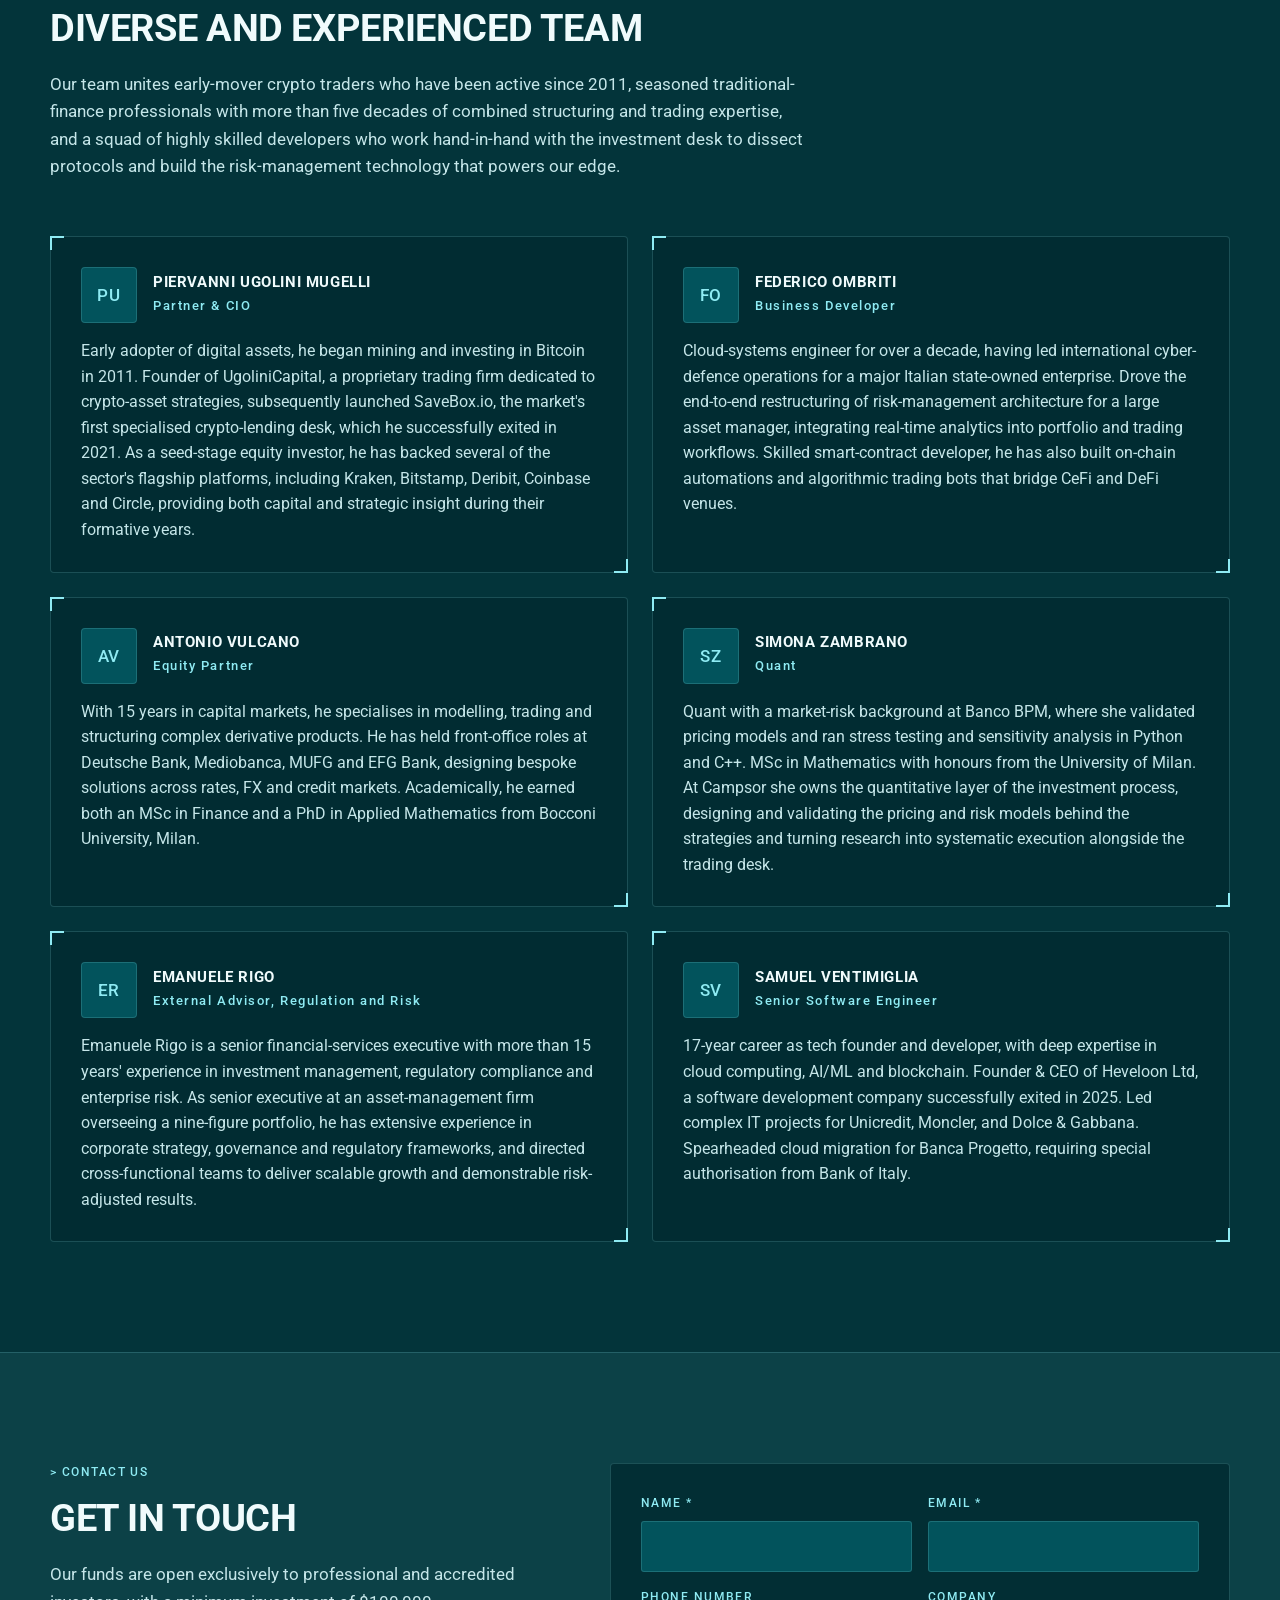
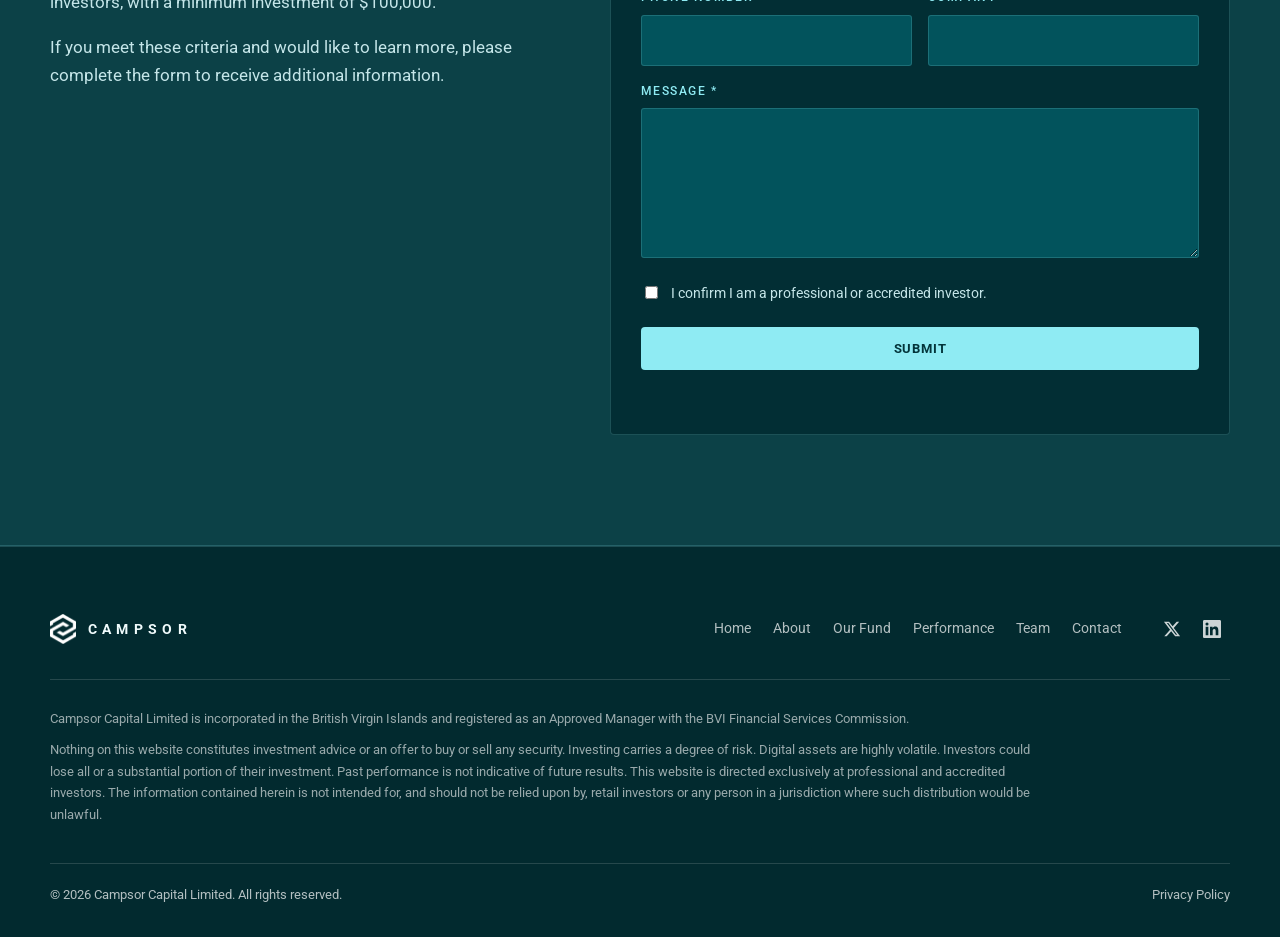
==== commit d2407286: "Canonical URLs back on www Co-Authored-By: Claude Fable 5.1 <noreply@anthropic.com>" ====
--- a/index.html
+++ b/index.html
@@ -8,10 +8,10 @@
   <meta name="description" content="Campsor Capital is a quantitative-value crypto hedge fund targeting consistent absolute returns through a semi-systematic, market-neutral approach with disciplined risk management.">
   <meta property="og:title" content="Campsor Capital">
   <meta property="og:description" content="Quantitative-value crypto hedge fund. Consistent absolute returns within a meticulously defined risk framework.">
-  <meta property="og:image" content="https://campsorcapital.com/assets/og.jpg">
-  <meta property="og:url" content="https://campsorcapital.com/">
+  <meta property="og:image" content="https://www.campsorcapital.com/assets/og.jpg">
+  <meta property="og:url" content="https://www.campsorcapital.com/">
   <meta name="twitter:card" content="summary_large_image">
-  <link rel="canonical" href="https://campsorcapital.com/">
+  <link rel="canonical" href="https://www.campsorcapital.com/">
   <meta property="og:type" content="website">
   <meta name="theme-color" content="#03343A">
   <link rel="icon" type="image/png" href="assets/favicon.png">
@@ -26,9 +26,9 @@
     "@type": "Organization",
     "name": "Campsor Capital",
     "legalName": "Campsor Capital Limited",
-    "url": "https://campsorcapital.com/",
-    "logo": "https://campsorcapital.com/assets/mark-white.png",
-    "image": "https://campsorcapital.com/assets/og.jpg",
+    "url": "https://www.campsorcapital.com/",
+    "logo": "https://www.campsorcapital.com/assets/mark-white.png",
+    "image": "https://www.campsorcapital.com/assets/og.jpg",
     "description": "Quantitative-value crypto hedge fund targeting consistent absolute returns through a semi-systematic, market-neutral approach with disciplined risk management.",
     "foundingLocation": { "@type": "Place", "name": "British Virgin Islands" },
     "sameAs": [
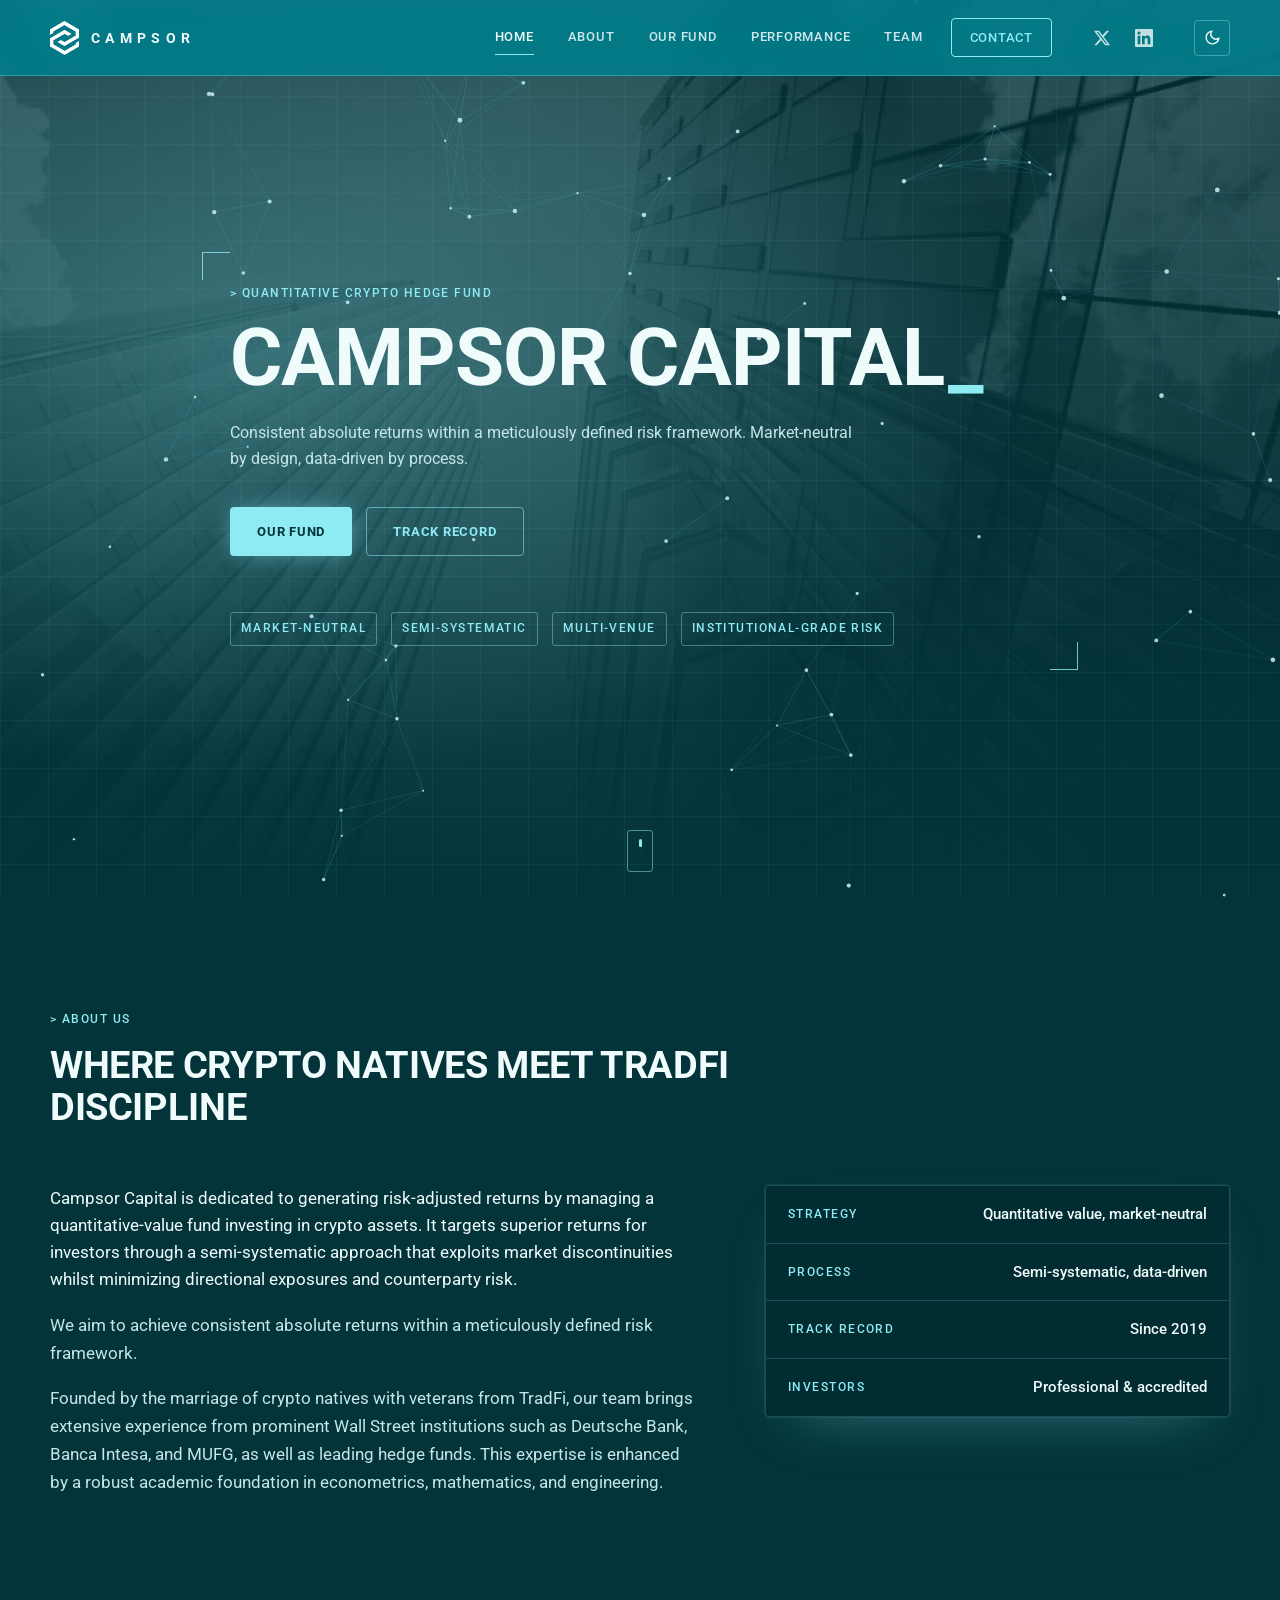
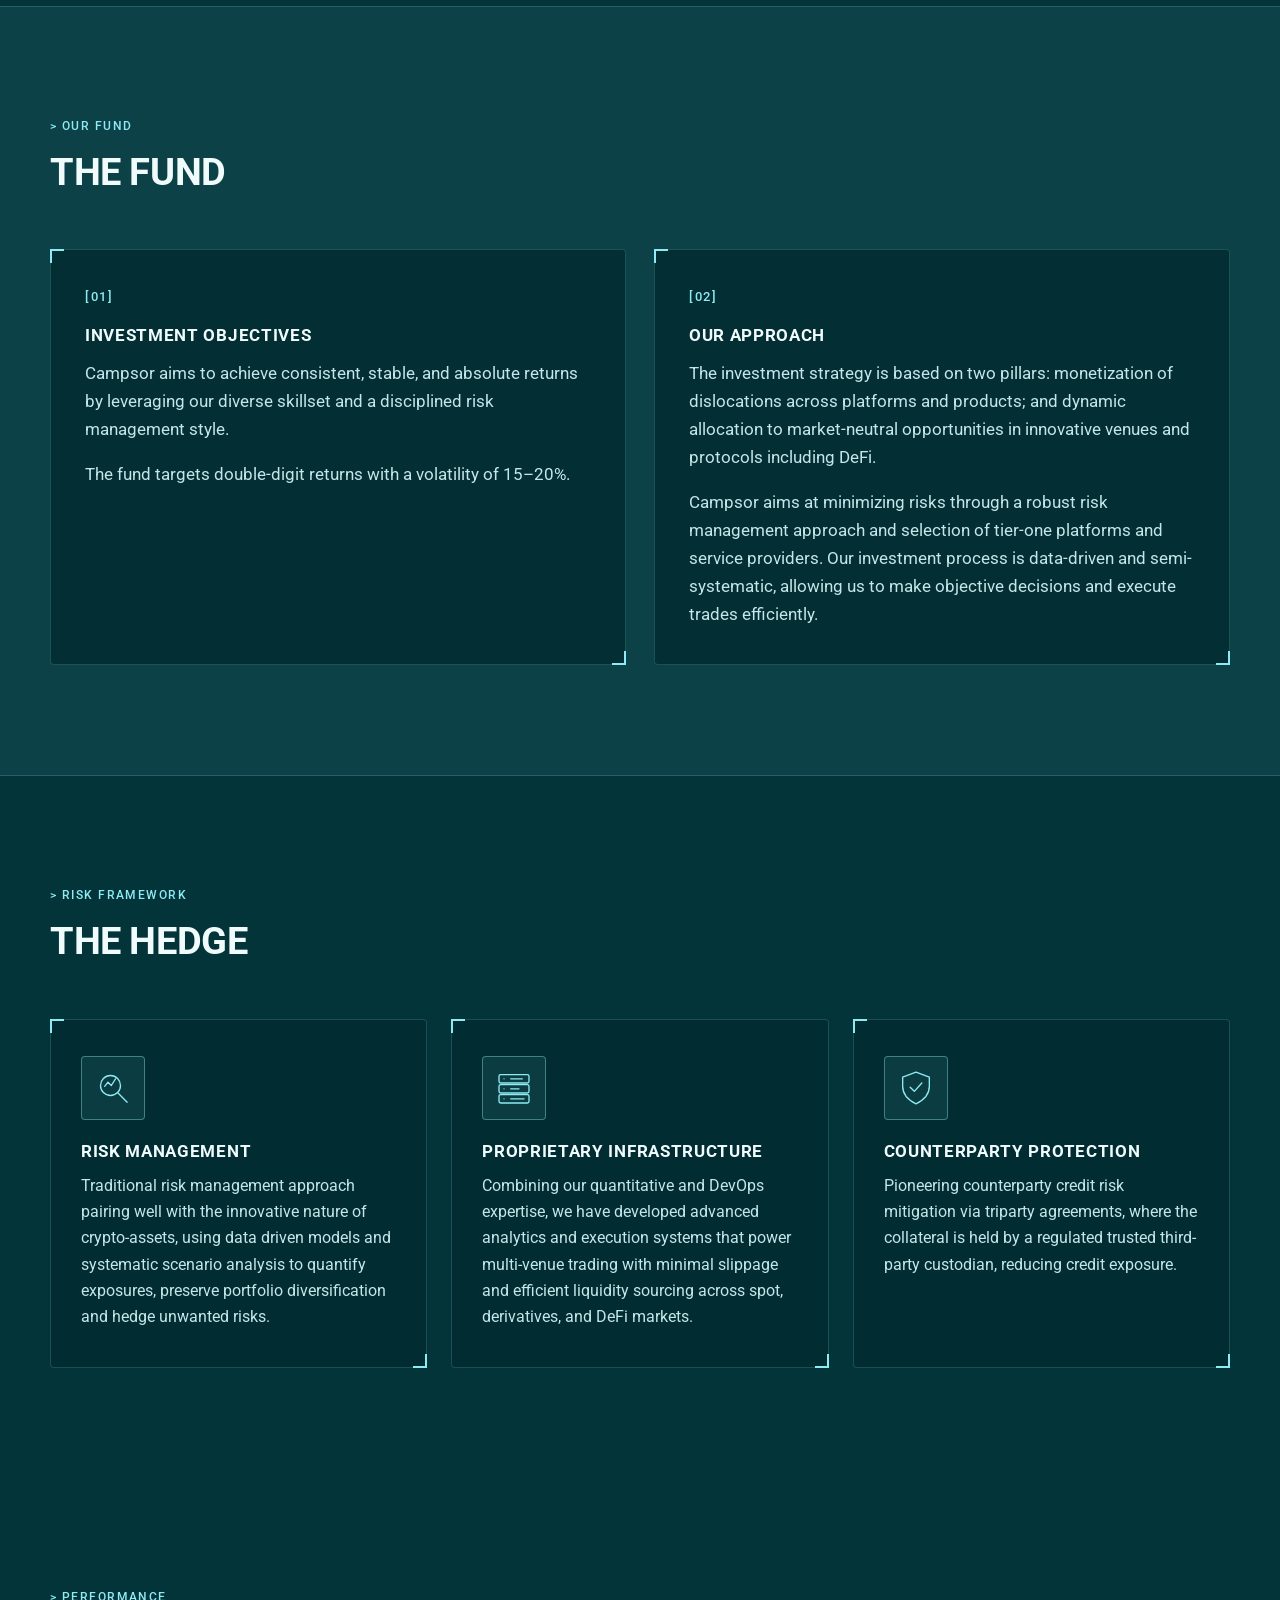
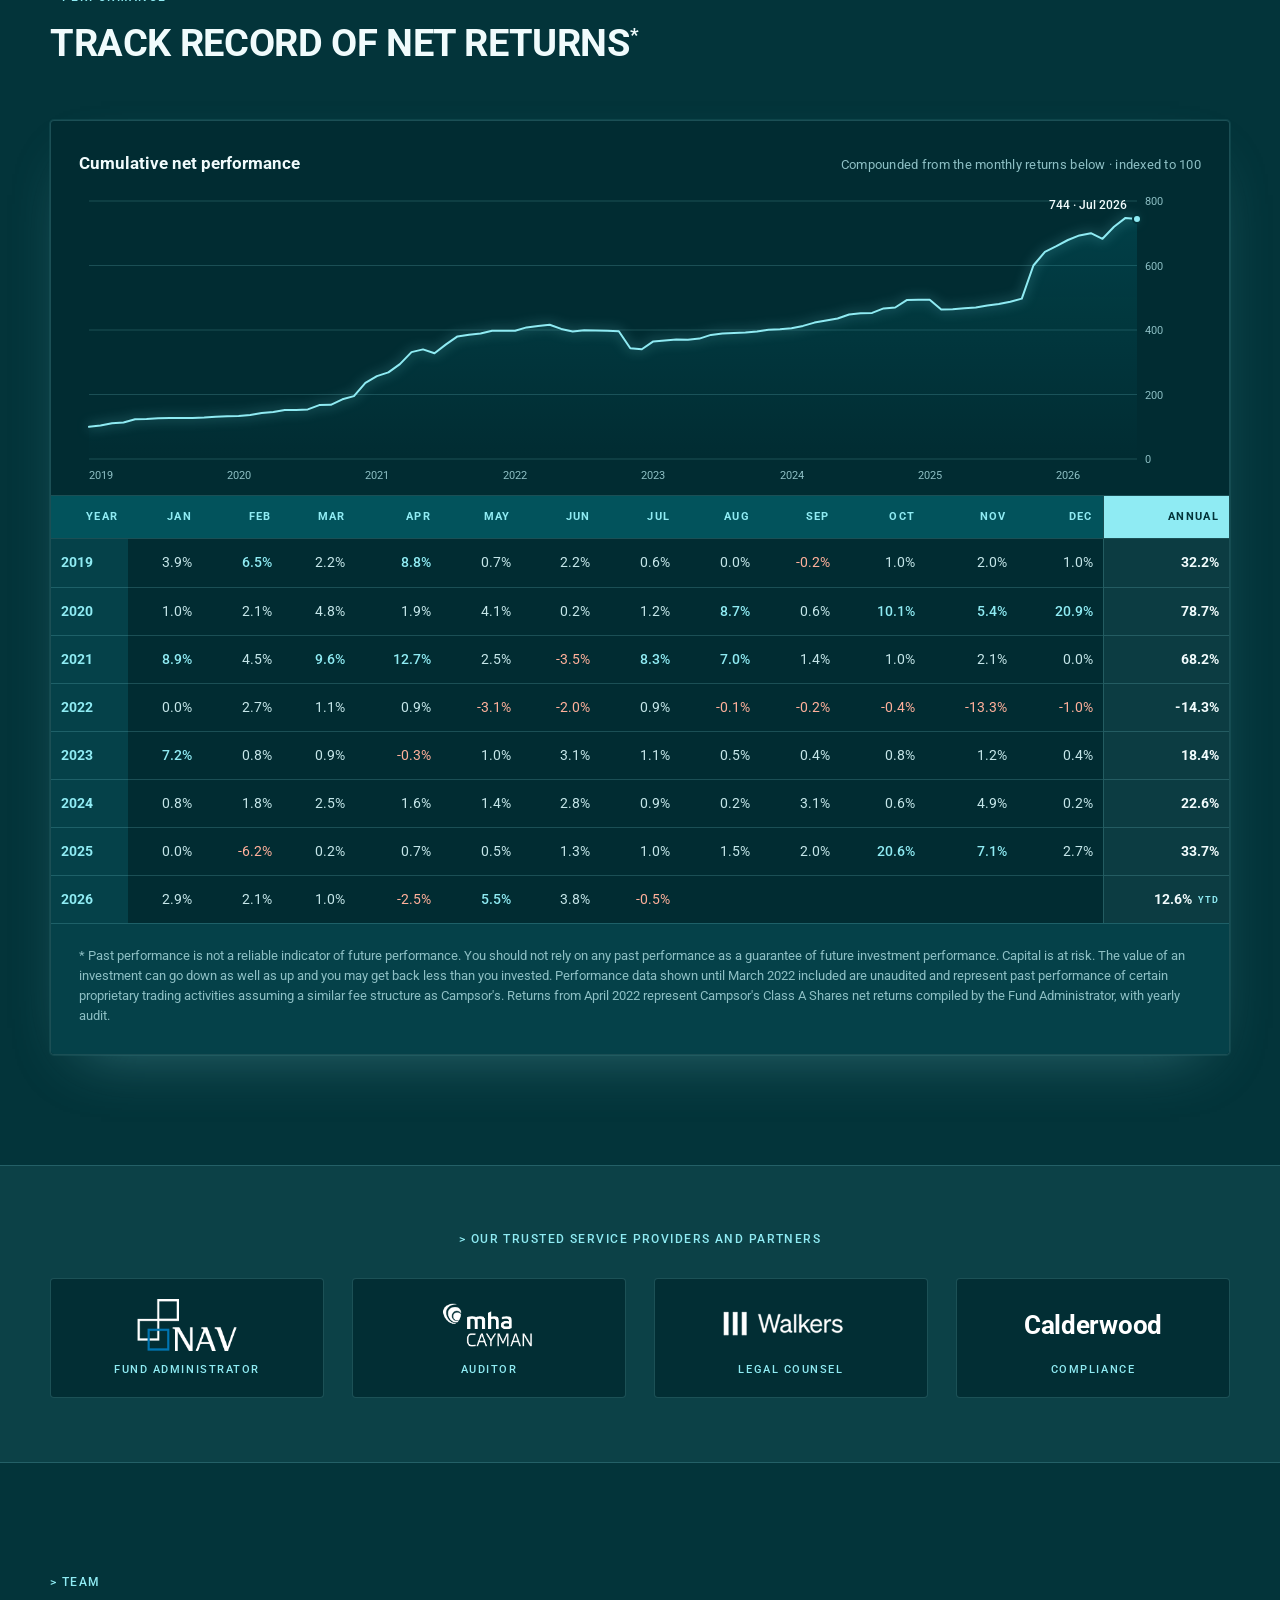
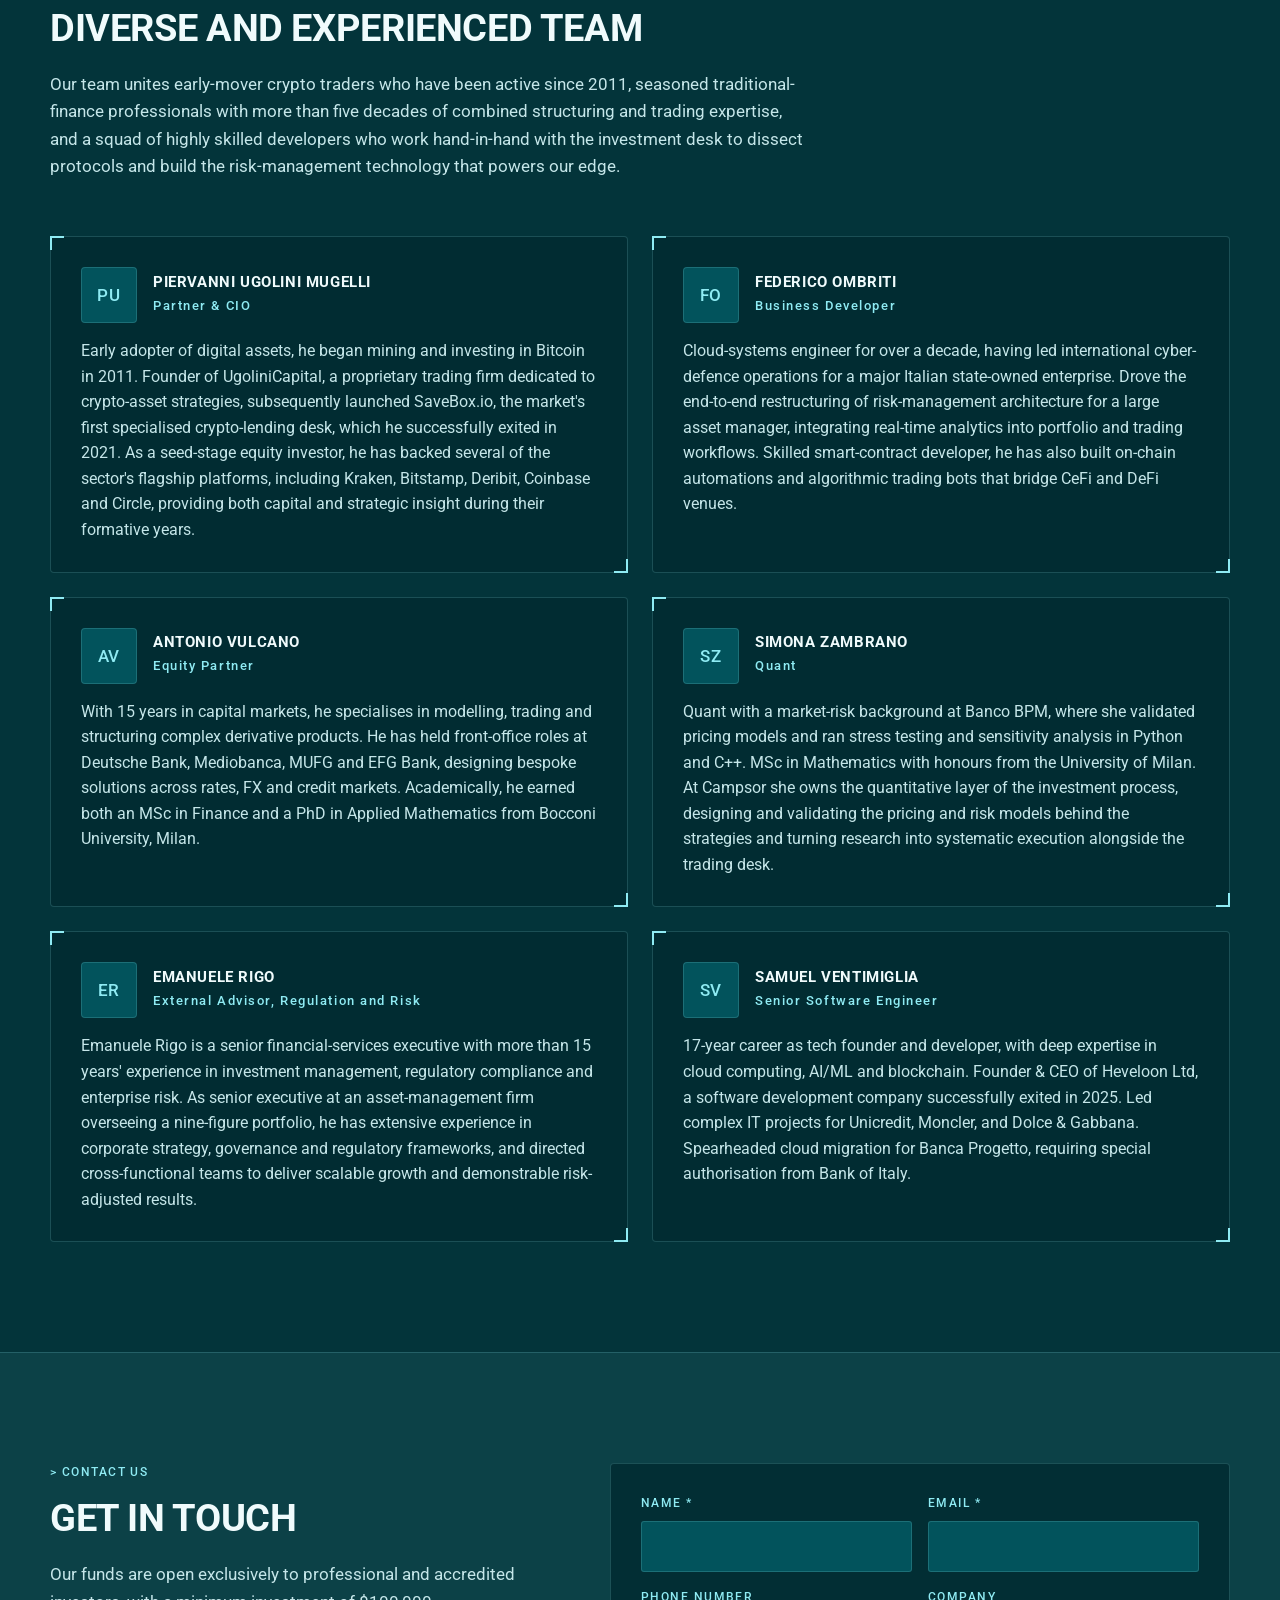
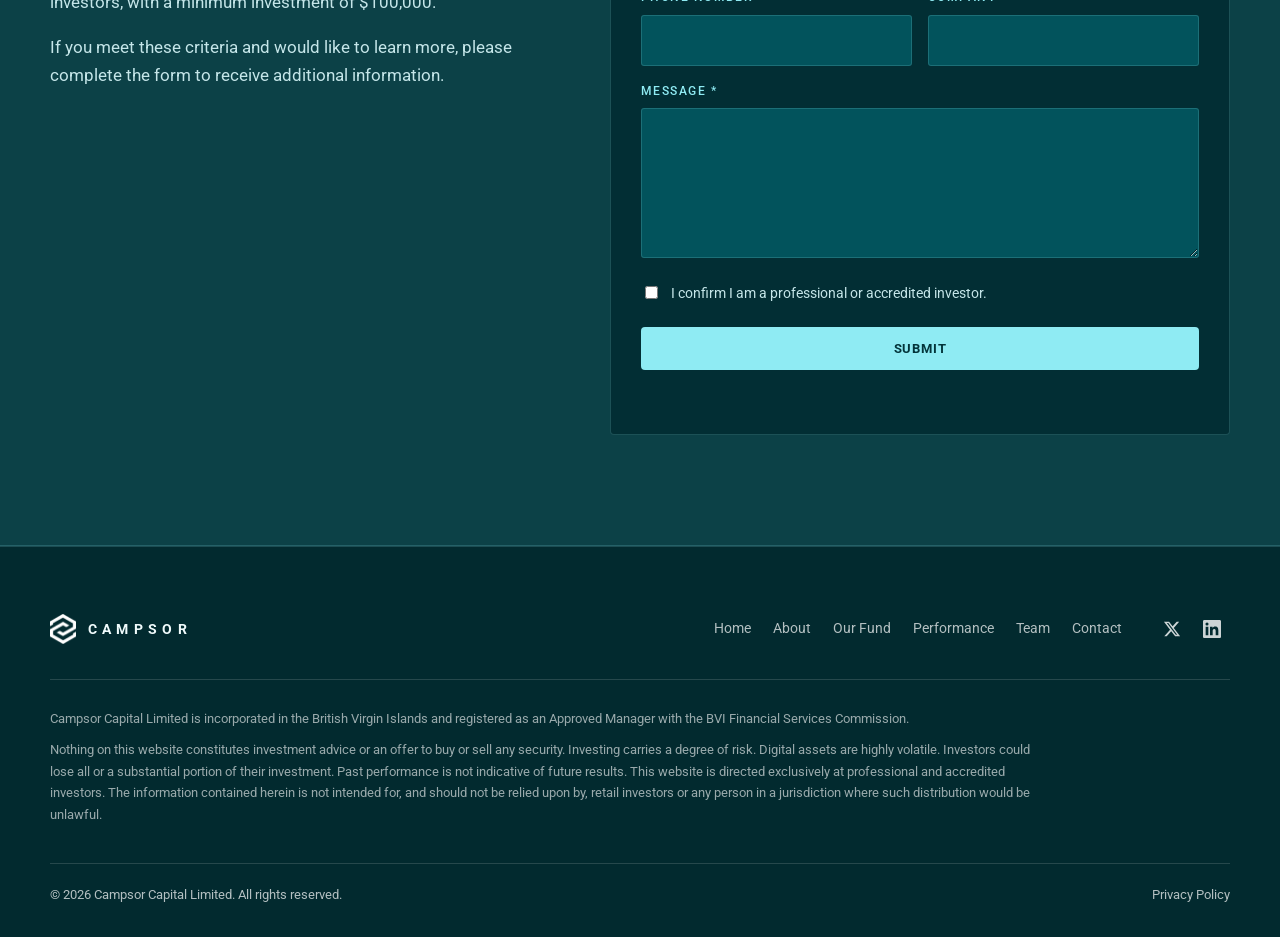
==== commit 6a55d8d4: "Tagline: quantitative crypto hedge fund Co-Authored-By: Claude Fable 5.1 <noreply@anthropic.com>" ====
--- a/index.html
+++ b/index.html
@@ -4,10 +4,10 @@
 <head>
   <meta charset="utf-8">
   <meta name="viewport" content="width=device-width, initial-scale=1">
-  <title>Campsor Capital | Quantitative-value crypto hedge fund</title>
-  <meta name="description" content="Campsor Capital is a quantitative-value crypto hedge fund targeting consistent absolute returns through a semi-systematic, market-neutral approach with disciplined risk management.">
+  <title>Campsor Capital | Quantitative crypto hedge fund</title>
+  <meta name="description" content="Campsor Capital is a quantitative crypto hedge fund targeting consistent absolute returns through a semi-systematic, market-neutral approach with disciplined risk management.">
   <meta property="og:title" content="Campsor Capital">
-  <meta property="og:description" content="Quantitative-value crypto hedge fund. Consistent absolute returns within a meticulously defined risk framework.">
+  <meta property="og:description" content="Quantitative crypto hedge fund. Consistent absolute returns within a meticulously defined risk framework.">
   <meta property="og:image" content="https://www.campsorcapital.com/assets/og.jpg">
   <meta property="og:url" content="https://www.campsorcapital.com/">
   <meta name="twitter:card" content="summary_large_image">
@@ -29,7 +29,7 @@
     "url": "https://www.campsorcapital.com/",
     "logo": "https://www.campsorcapital.com/assets/mark-white.png",
     "image": "https://www.campsorcapital.com/assets/og.jpg",
-    "description": "Quantitative-value crypto hedge fund targeting consistent absolute returns through a semi-systematic, market-neutral approach with disciplined risk management.",
+    "description": "Quantitative crypto hedge fund targeting consistent absolute returns through a semi-systematic, market-neutral approach with disciplined risk management.",
     "foundingLocation": { "@type": "Place", "name": "British Virgin Islands" },
     "sameAs": [
       "https://www.linkedin.com/company/campsor-capital/",
@@ -86,7 +86,7 @@
     <canvas id="heroCanvas" class="hero__canvas"></canvas>
   </div>
   <div class="container hero__content">
-    <p class="eyebrow reveal">Quantitative-value crypto hedge fund</p>
+    <p class="eyebrow reveal">Quantitative crypto hedge fund</p>
     <h1 class="reveal">CAMPSOR CAPITAL</h1>
     <p class="hero__lead reveal">Consistent absolute returns within a meticulously defined risk framework. Market-neutral by design, data-driven by process.</p>
     <div class="hero__actions reveal">
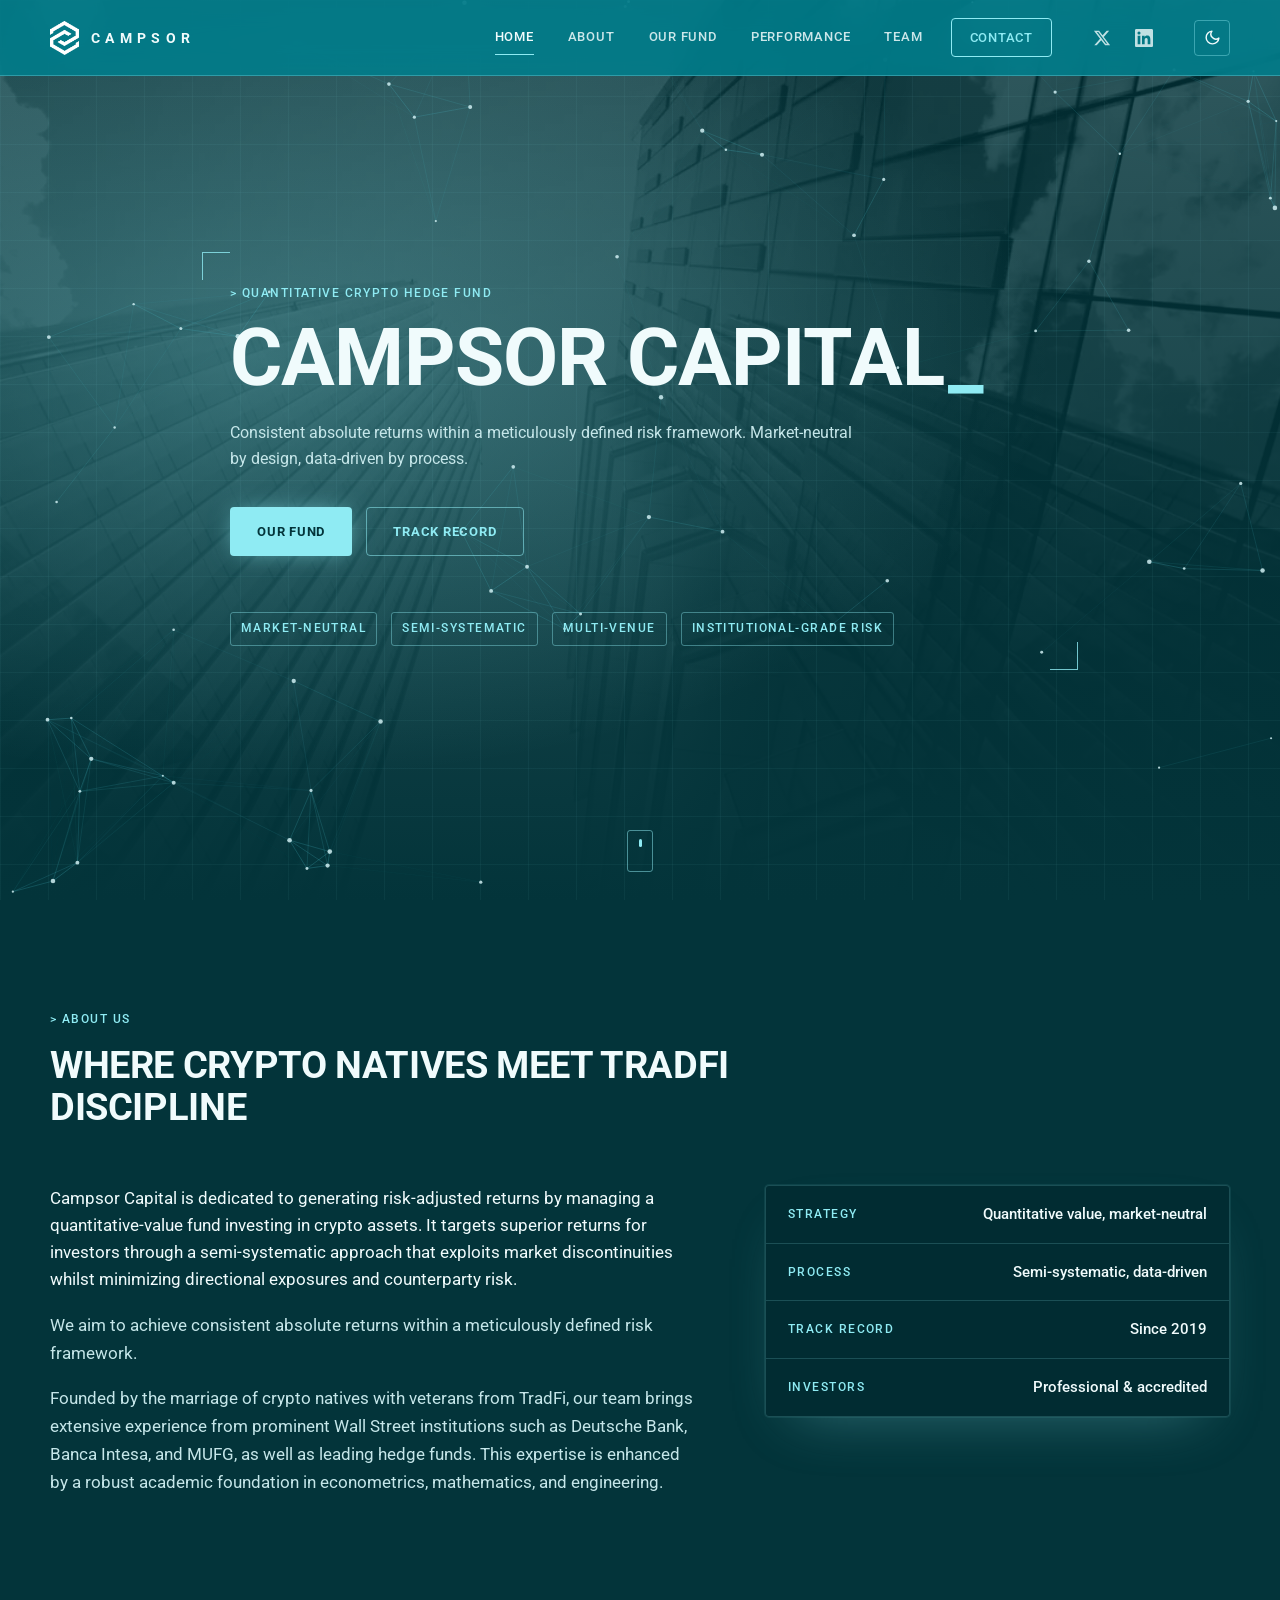
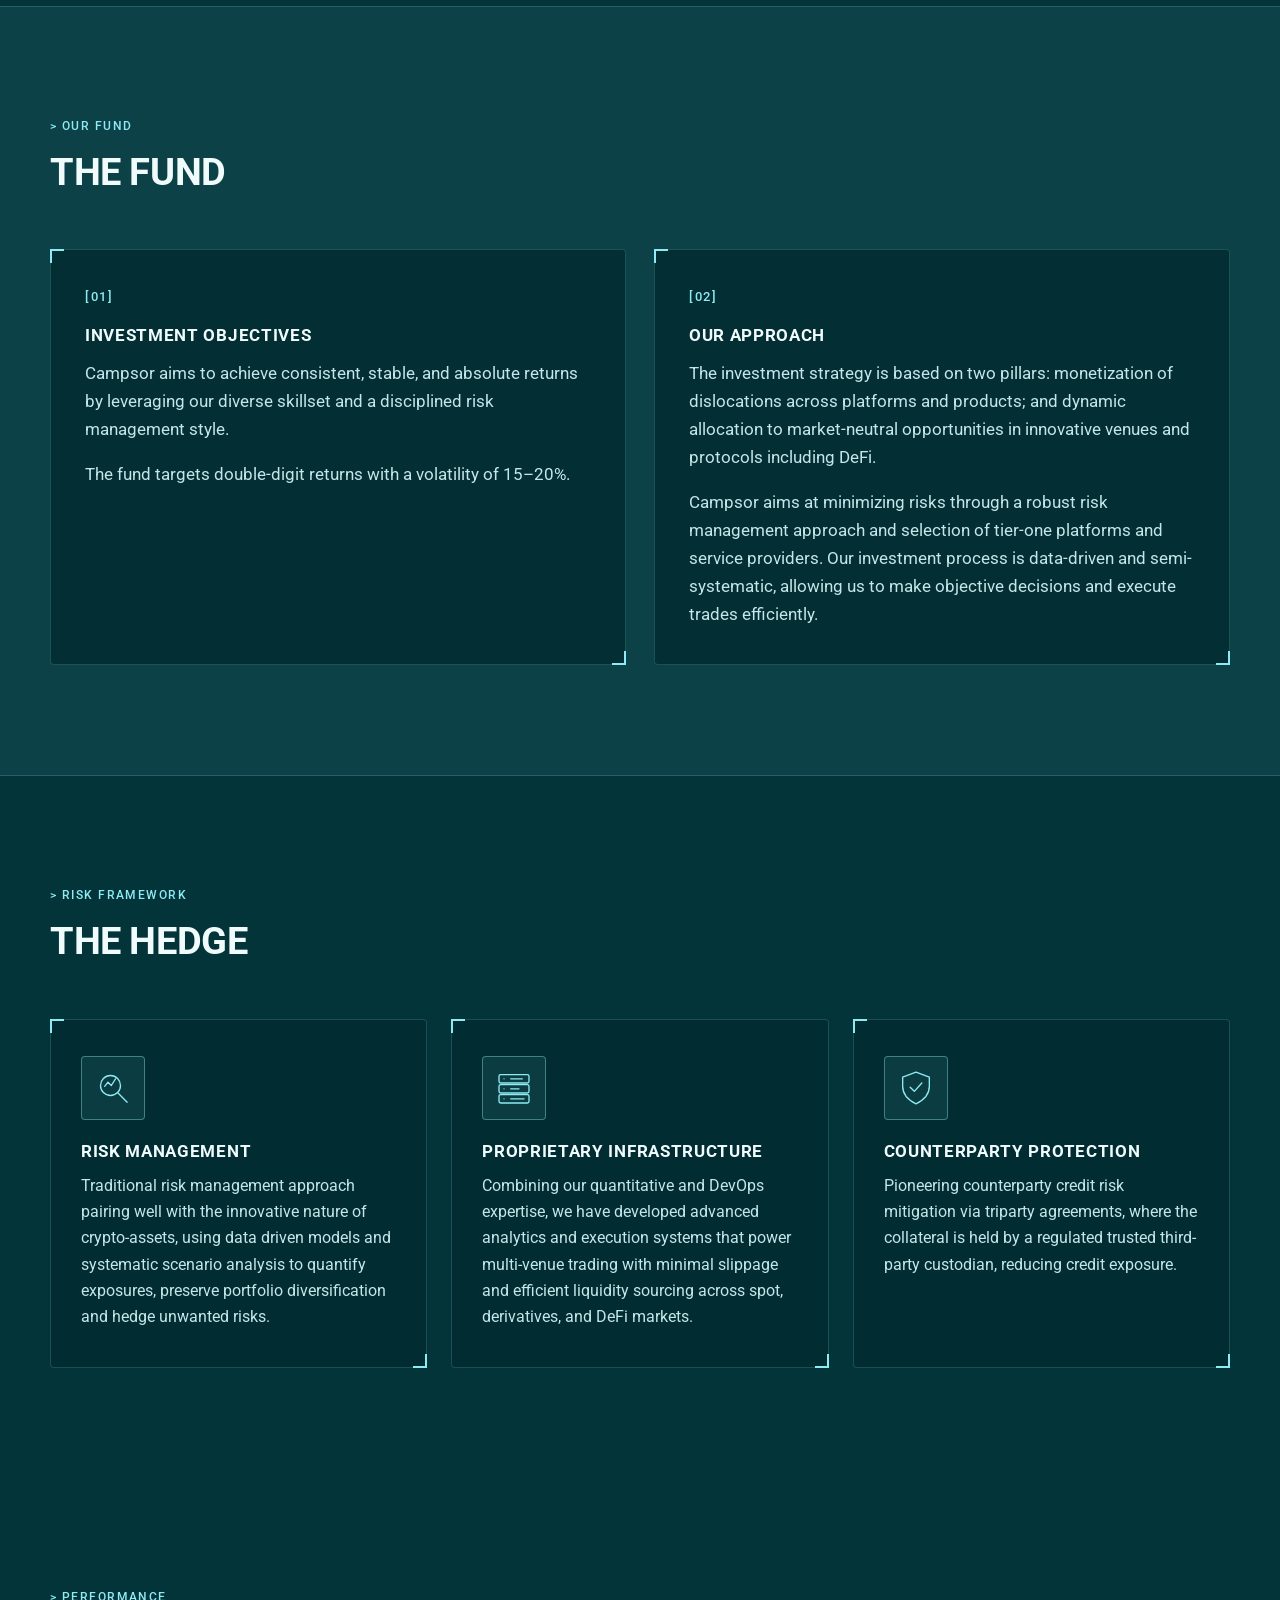
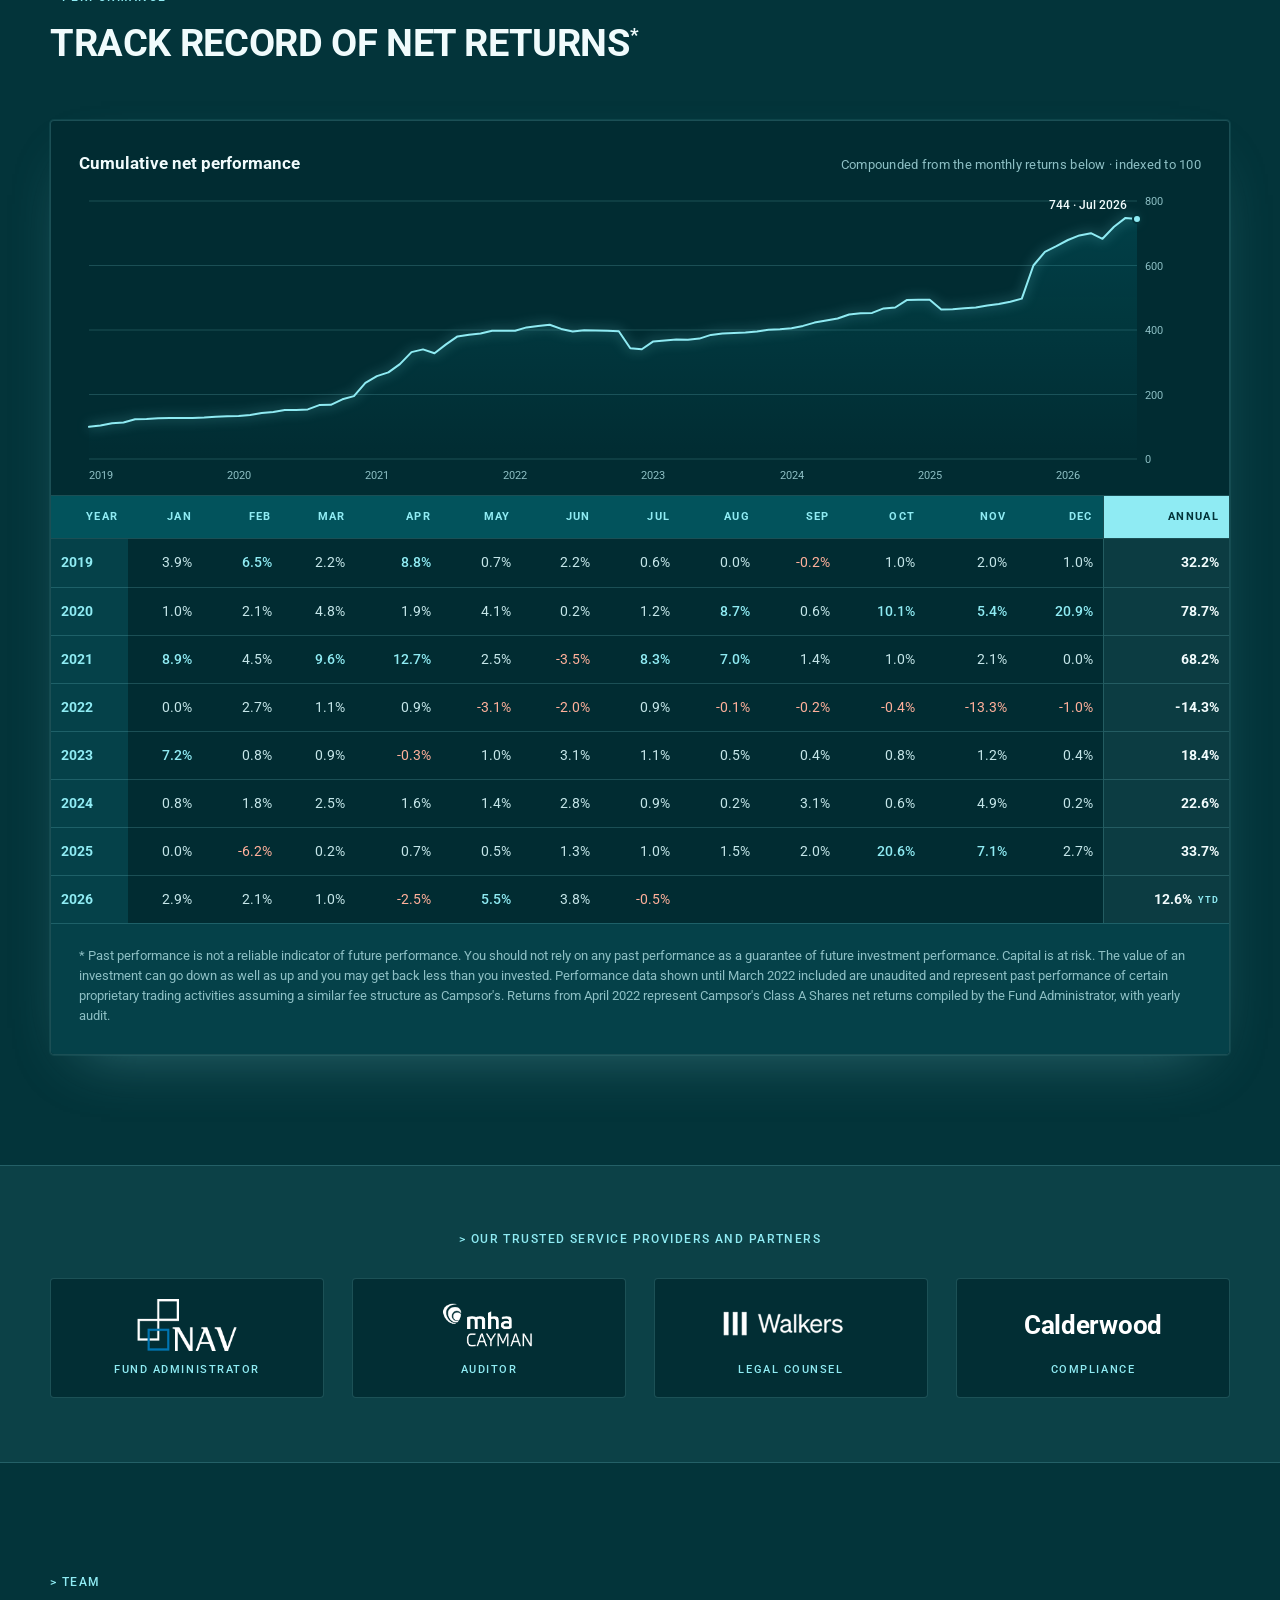
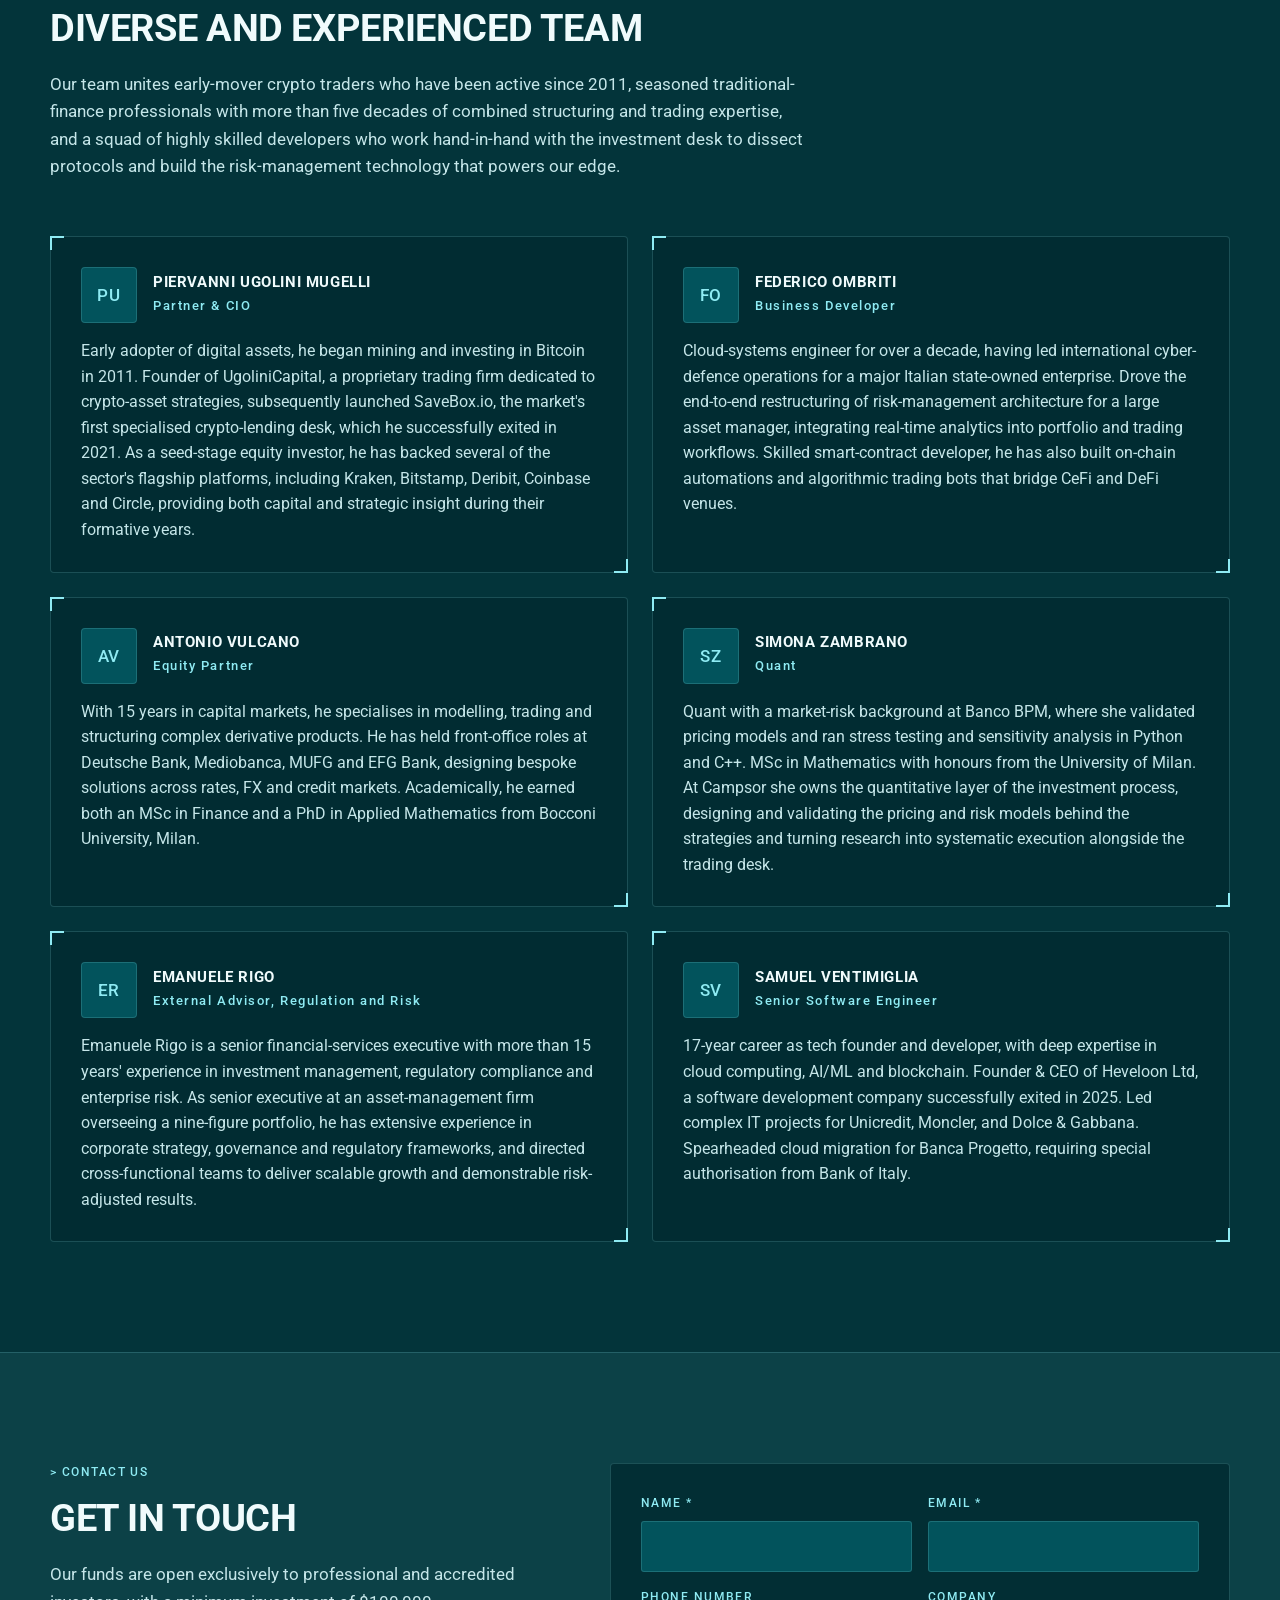
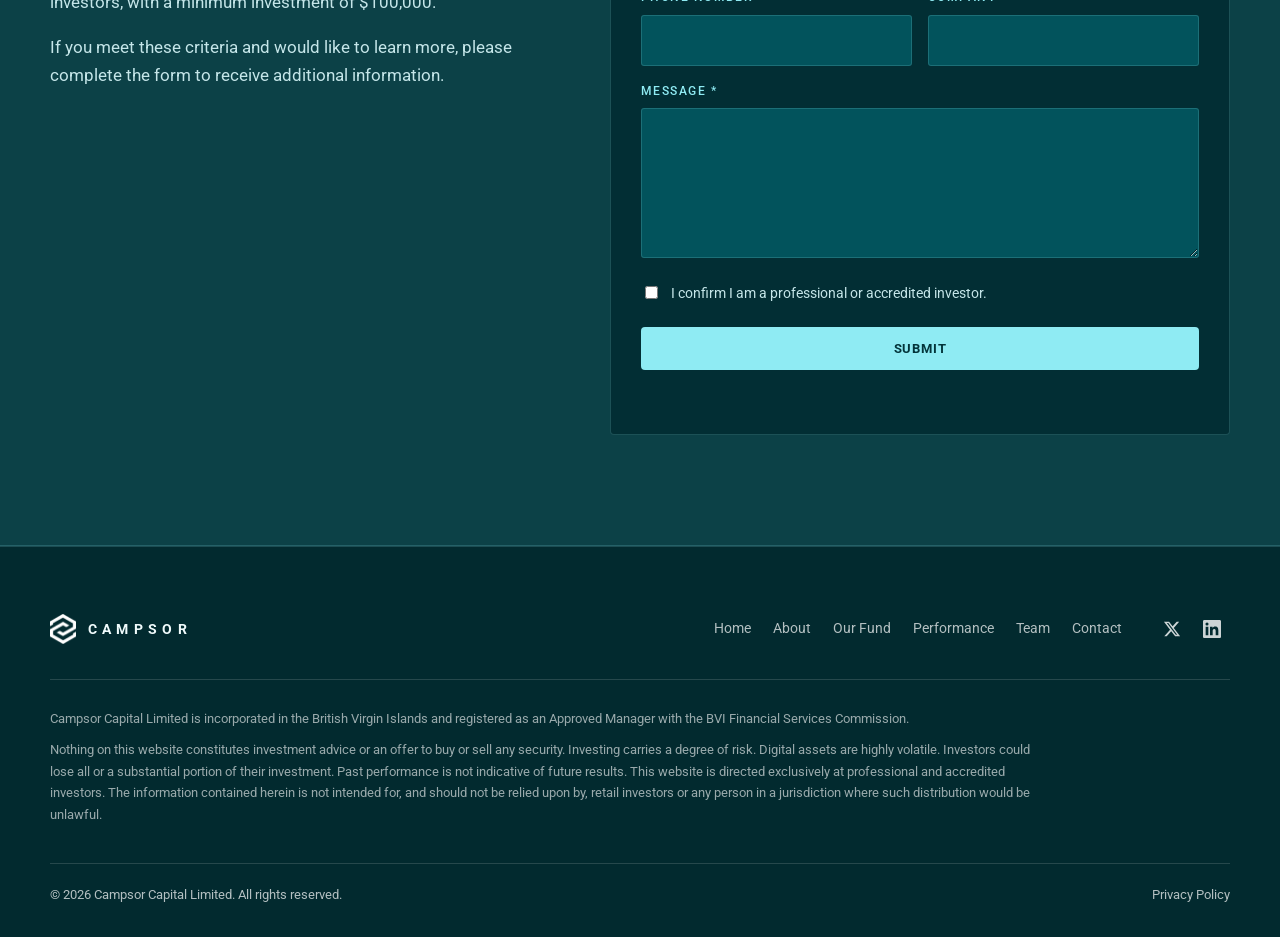
==== commit 697bbb0b: "Primary domain: apex with CNAME file, canonical URLs on campsorcapital.com Co-Authored-By: Claude Fa" ====
--- a/index.html
+++ b/index.html
@@ -8,10 +8,10 @@
   <meta name="description" content="Campsor Capital is a quantitative crypto hedge fund targeting consistent absolute returns through a semi-systematic, market-neutral approach with disciplined risk management.">
   <meta property="og:title" content="Campsor Capital">
   <meta property="og:description" content="Quantitative crypto hedge fund. Consistent absolute returns within a meticulously defined risk framework.">
-  <meta property="og:image" content="https://www.campsorcapital.com/assets/og.jpg">
-  <meta property="og:url" content="https://www.campsorcapital.com/">
+  <meta property="og:image" content="https://campsorcapital.com/assets/og.jpg">
+  <meta property="og:url" content="https://campsorcapital.com/">
   <meta name="twitter:card" content="summary_large_image">
-  <link rel="canonical" href="https://www.campsorcapital.com/">
+  <link rel="canonical" href="https://campsorcapital.com/">
   <meta property="og:type" content="website">
   <meta name="theme-color" content="#03343A">
   <link rel="icon" type="image/png" href="assets/favicon.png">
@@ -26,9 +26,9 @@
     "@type": "Organization",
     "name": "Campsor Capital",
     "legalName": "Campsor Capital Limited",
-    "url": "https://www.campsorcapital.com/",
-    "logo": "https://www.campsorcapital.com/assets/mark-white.png",
-    "image": "https://www.campsorcapital.com/assets/og.jpg",
+    "url": "https://campsorcapital.com/",
+    "logo": "https://campsorcapital.com/assets/mark-white.png",
+    "image": "https://campsorcapital.com/assets/og.jpg",
     "description": "Quantitative crypto hedge fund targeting consistent absolute returns through a semi-systematic, market-neutral approach with disciplined risk management.",
     "foundingLocation": { "@type": "Place", "name": "British Virgin Islands" },
     "sameAs": [
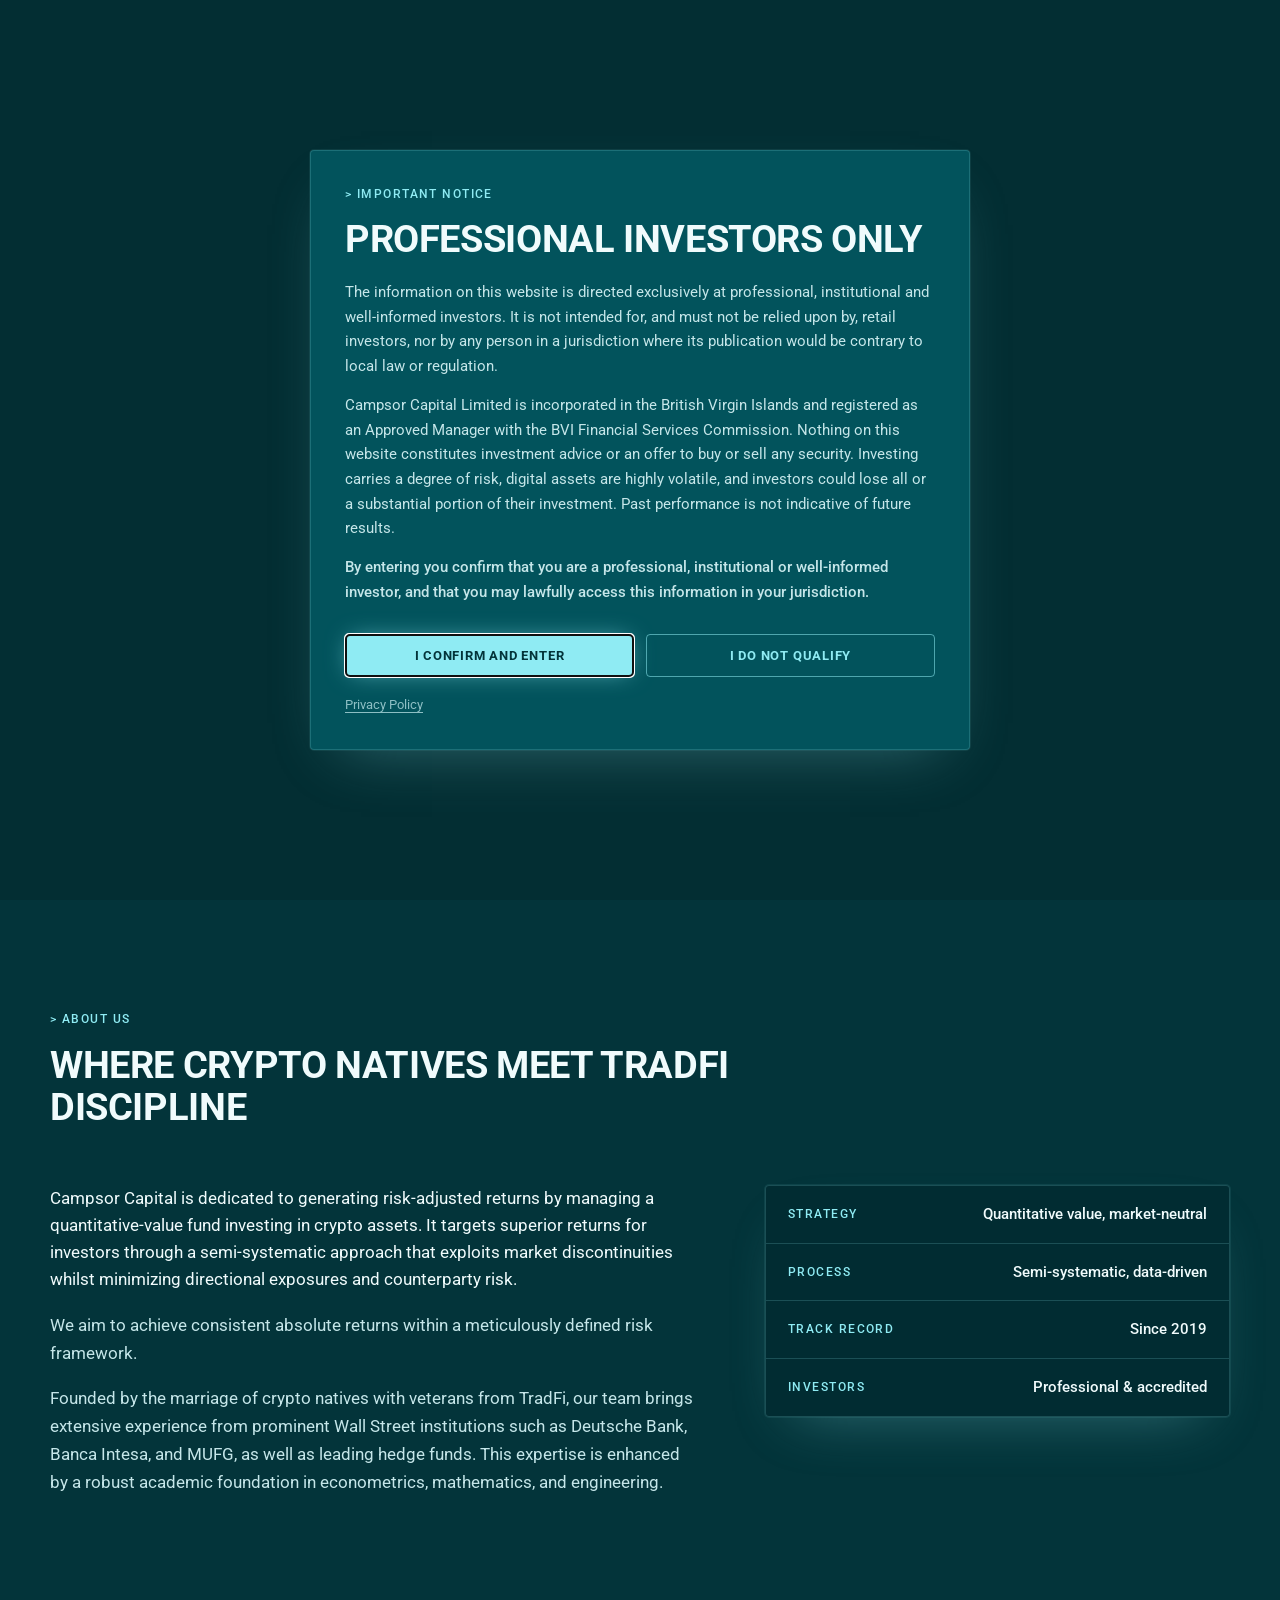
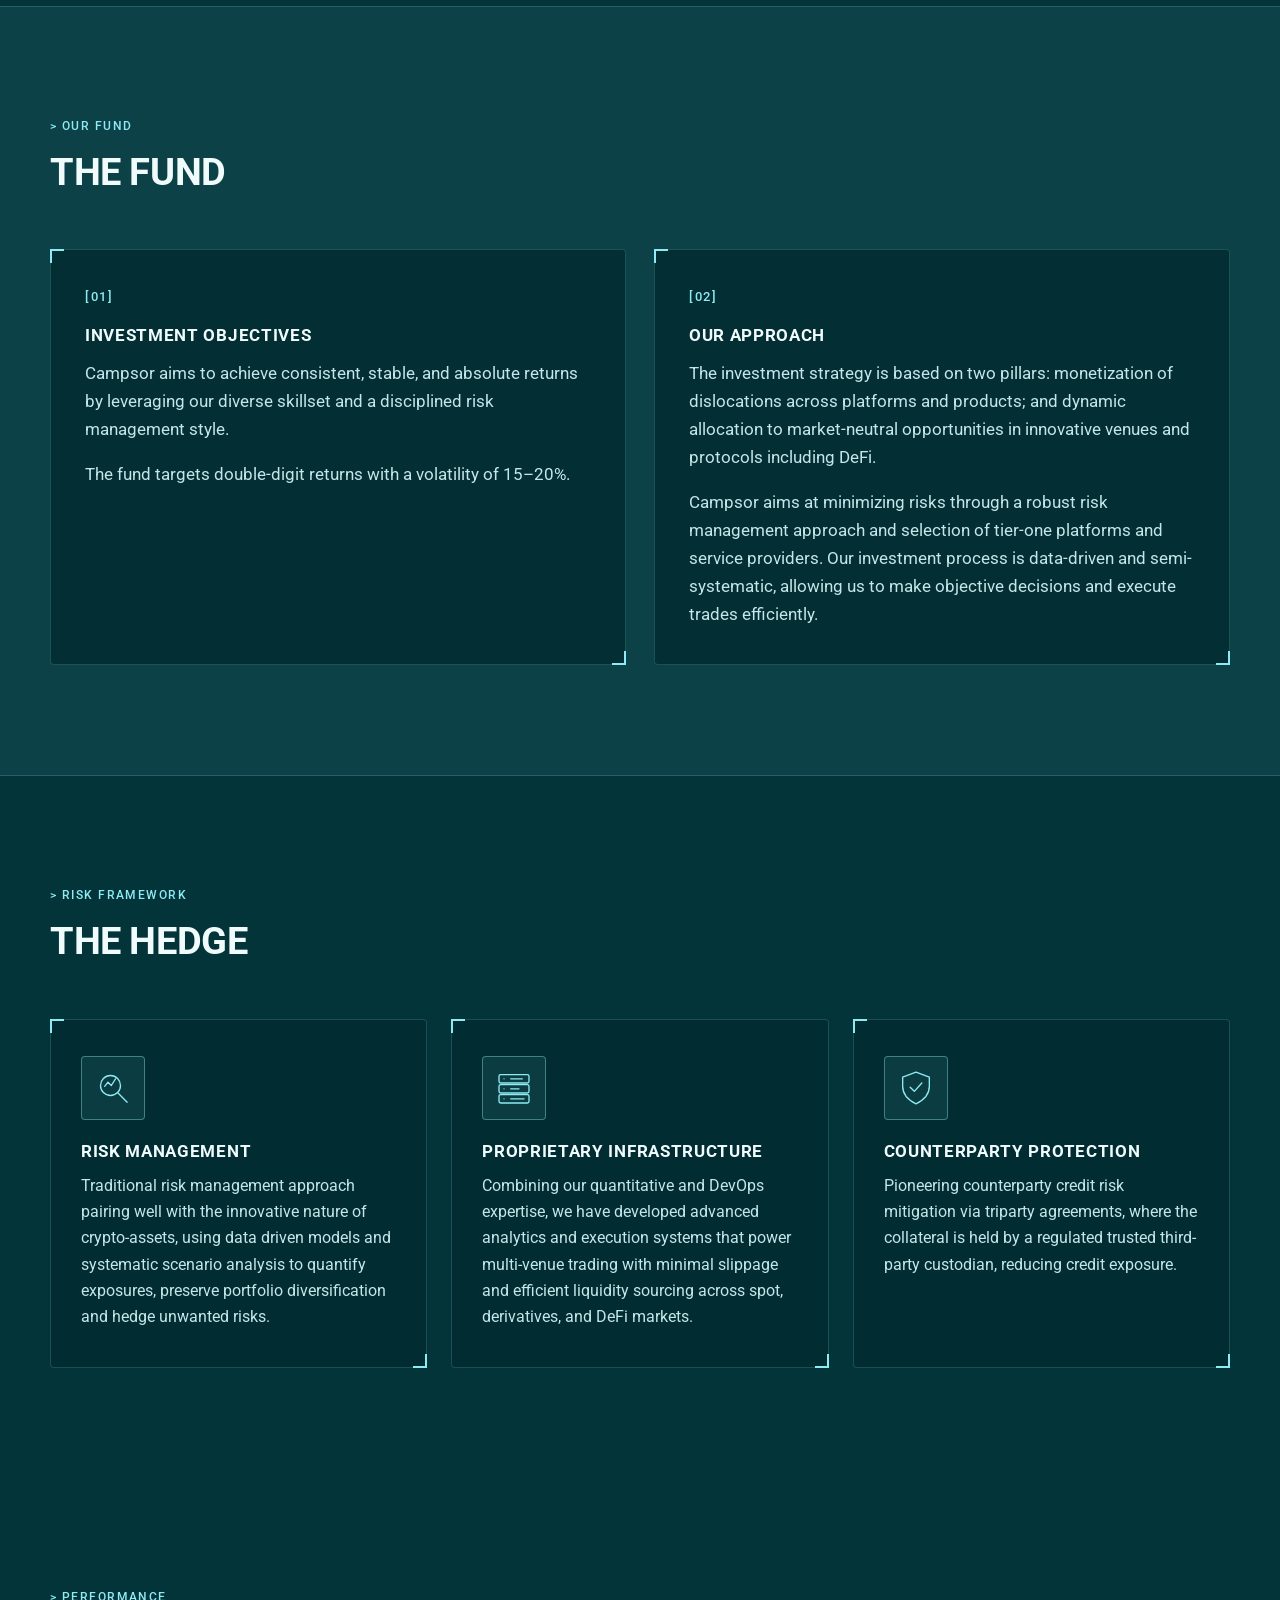
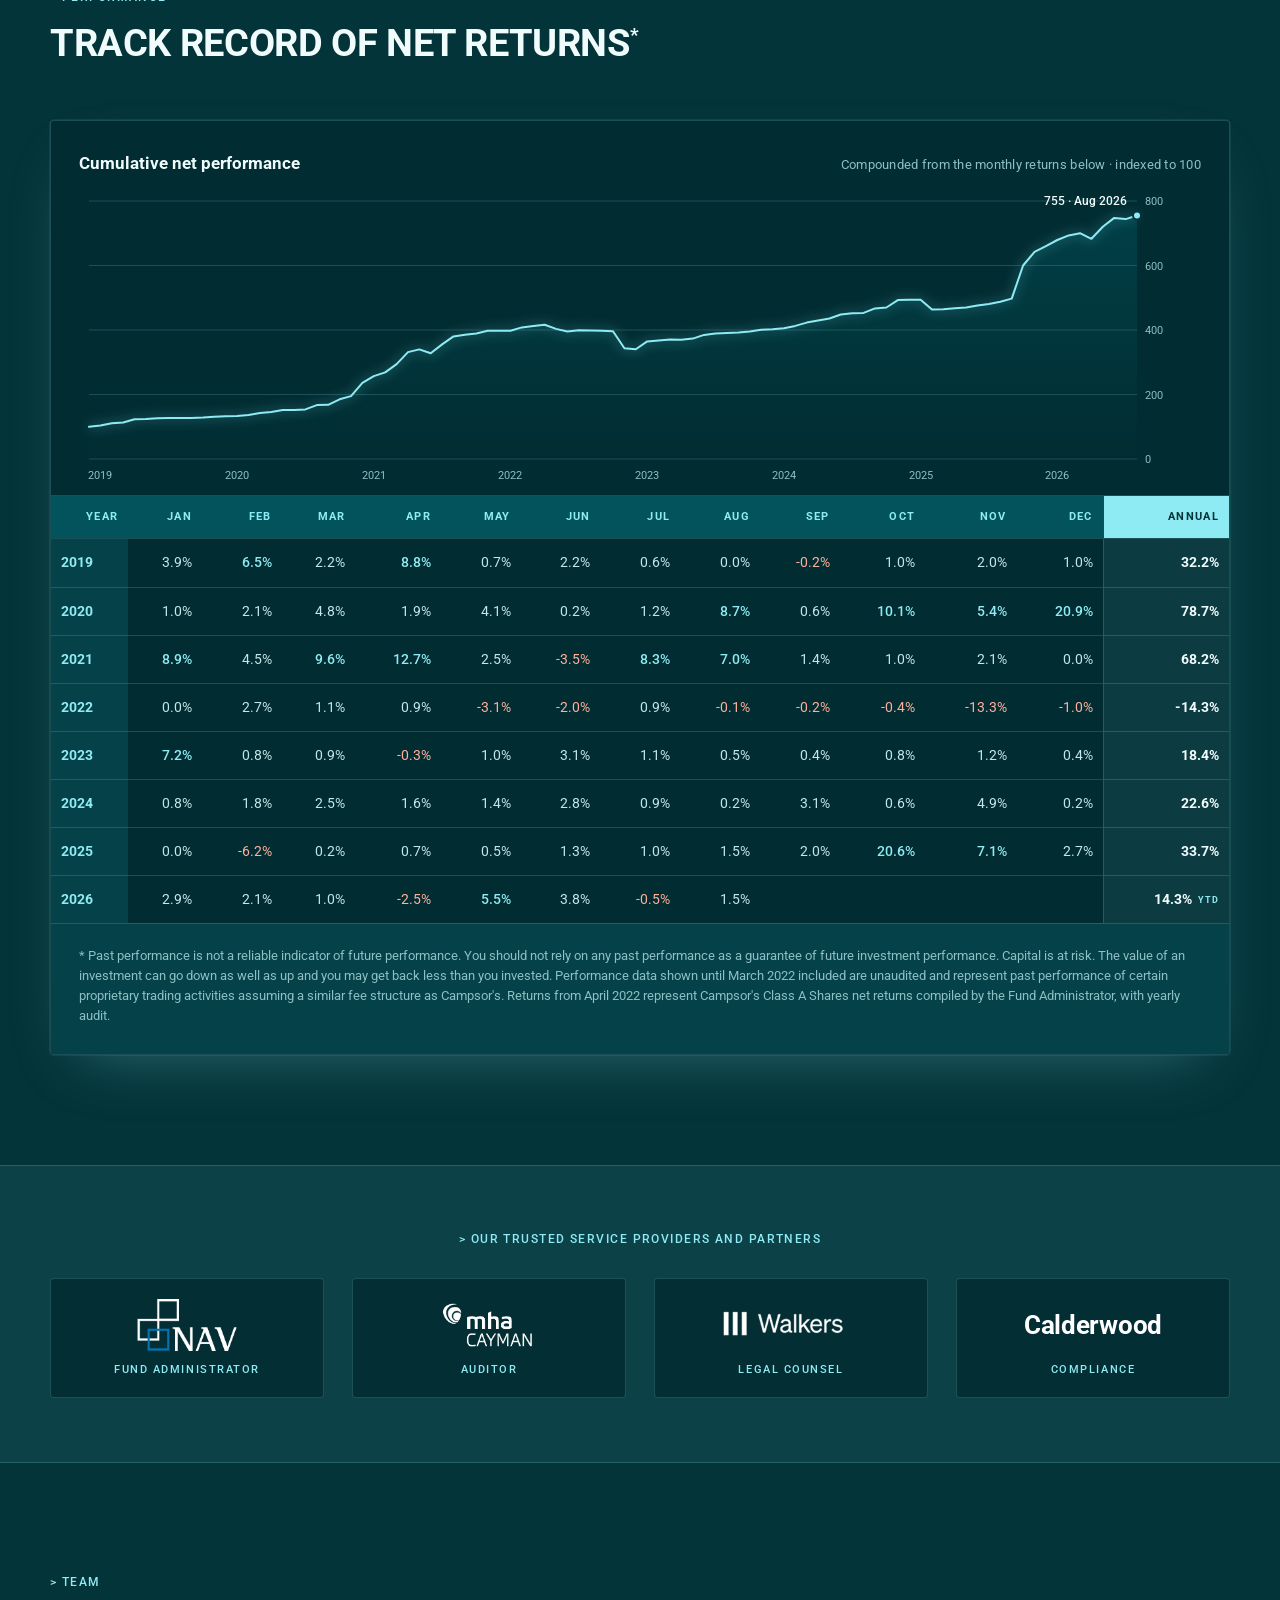
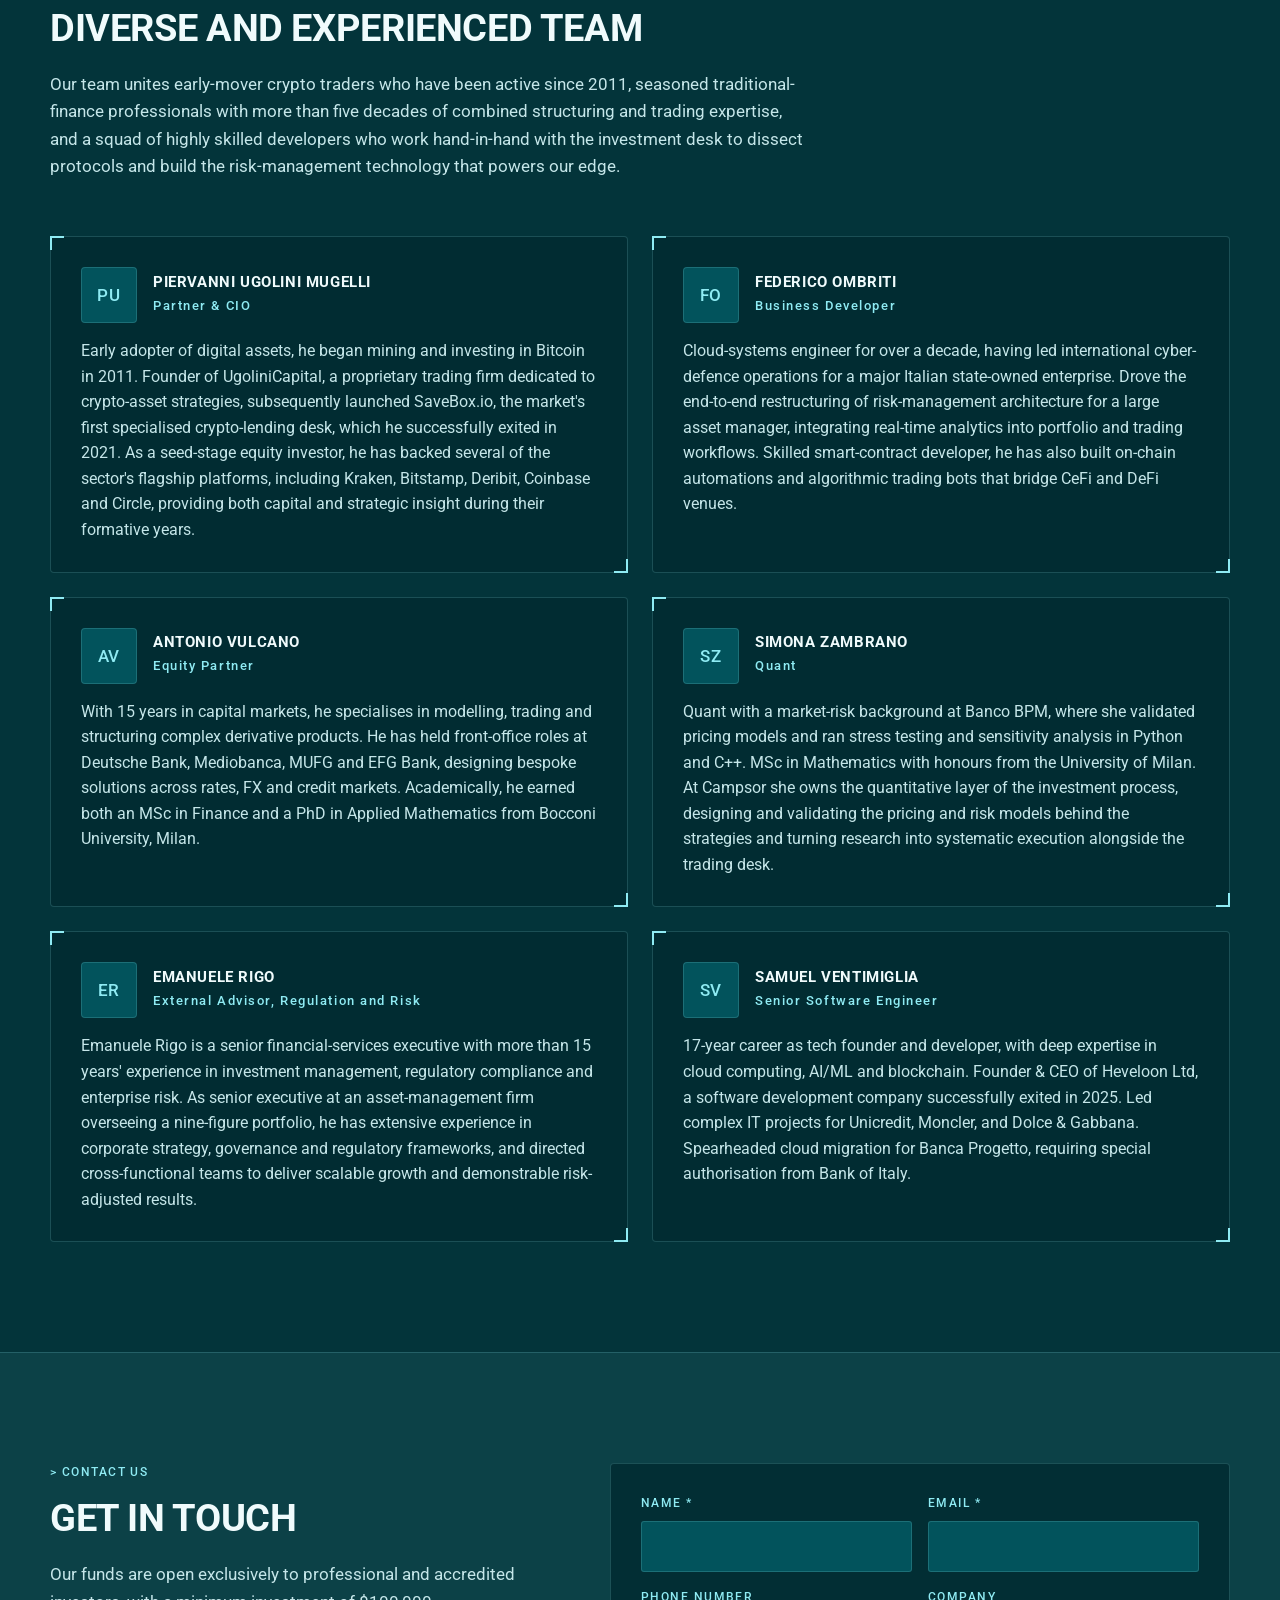
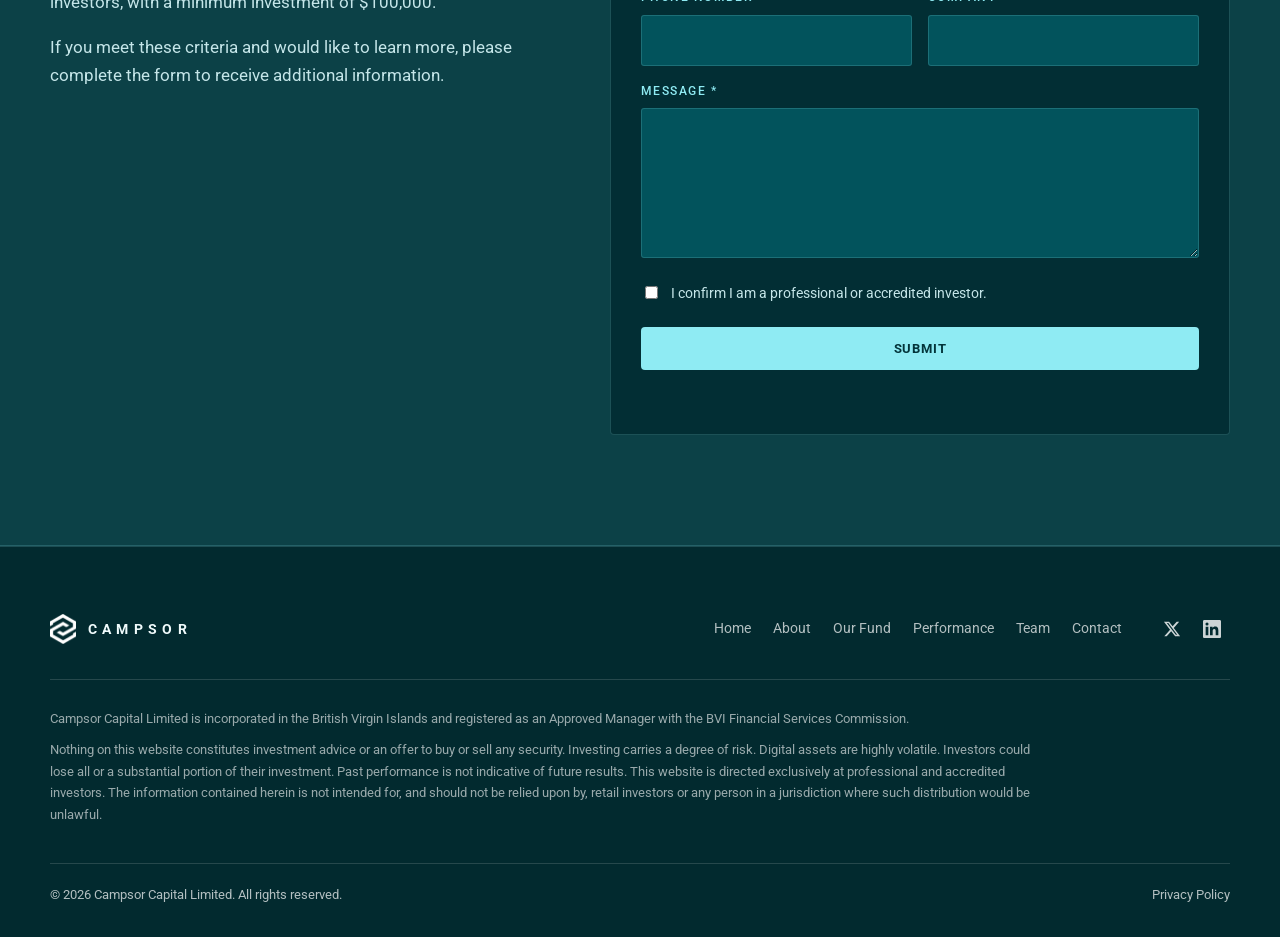
==== commit 30a24ab6: "Campsor Capital website Co-Authored-By: Claude Opus 5 (1M context) <noreply@anthropic.com>" ====
--- a/index.html
+++ b/index.html
@@ -15,28 +15,96 @@
   <meta property="og:type" content="website">
   <meta name="theme-color" content="#03343A">
   <link rel="icon" type="image/png" href="assets/favicon.png">
-  <link rel="preload" href="assets/fonts/roboto-latin-400.woff2" as="font" type="font/woff2" crossorigin>
-  <link rel="preload" as="image" href="assets/hero.webp" type="image/webp" fetchpriority="high">
+  <link rel="preload" href="assets/fonts/roboto-latin.woff2" as="font" type="font/woff2" crossorigin>
+  <link rel="preload" as="image" imagesrcset="assets/hero-768.webp 768w, assets/hero-1400.webp 1400w" imagesizes="100vw" type="image/webp" fetchpriority="high">
   <link rel="stylesheet" href="css/style.css?v=__BUILD__">
   <link rel="stylesheet" href="css/theme.css?v=__BUILD__">
   <script>(function(){try{if(localStorage.getItem("cc-theme")==="tech-light")document.documentElement.setAttribute("data-theme","tech-light");}catch(e){}})();</script>
+  <script>(function(){try{if(localStorage.getItem("cc-eligibility-v1"))document.documentElement.setAttribute("data-gate","ok");}catch(e){}})();</script>
   <script type="application/ld+json">
+[
   {
     "@context": "https://schema.org",
     "@type": "Organization",
+    "@id": "https://campsorcapital.com/#organization",
     "name": "Campsor Capital",
     "legalName": "Campsor Capital Limited",
+    "alternateName": "Campsor",
     "url": "https://campsorcapital.com/",
     "logo": "https://campsorcapital.com/assets/mark-white.png",
     "image": "https://campsorcapital.com/assets/og.jpg",
-    "description": "Quantitative crypto hedge fund targeting consistent absolute returns through a semi-systematic, market-neutral approach with disciplined risk management.",
-    "foundingLocation": { "@type": "Place", "name": "British Virgin Islands" },
+    "description": "Quantitative crypto hedge fund managing a market-neutral, semi-systematic strategy in digital assets, with a track record of monthly net returns published since 2019 and audited administration from April 2022.",
+    "slogan": "Consistent absolute returns within a meticulously defined risk framework.",
+    "foundingLocation": {
+      "@type": "Place",
+      "name": "British Virgin Islands"
+    },
     "sameAs": [
       "https://www.linkedin.com/company/campsor-capital/",
       "https://x.com/CampsorCapital"
     ],
-    "knowsAbout": ["Digital assets", "Quantitative investing", "Market-neutral strategies", "Risk management", "DeFi"]
+    "knowsAbout": [
+      "Digital assets",
+      "Quantitative investing",
+      "Market-neutral strategies",
+      "Relative value",
+      "Risk management",
+      "Derivatives",
+      "DeFi"
+    ],
+    "employee": [
+      {
+        "@type": "Person",
+        "name": "Piervanni Ugolini Mugelli",
+        "jobTitle": "Partner & CIO",
+        "sameAs": "https://www.linkedin.com/in/piervanni/"
+      },
+      {
+        "@type": "Person",
+        "name": "Federico Ombriti",
+        "jobTitle": "Business Developer",
+        "sameAs": "https://www.linkedin.com/in/federico-ombriti/"
+      },
+      {
+        "@type": "Person",
+        "name": "Antonio Vulcano",
+        "jobTitle": "Equity Partner",
+        "sameAs": "https://www.linkedin.com/in/antonio-vulcano-b0375916/"
+      },
+      {
+        "@type": "Person",
+        "name": "Simona Zambrano",
+        "jobTitle": "Quant",
+        "sameAs": "https://www.linkedin.com/in/simona-zambrano-a9a673215/"
+      },
+      {
+        "@type": "Person",
+        "name": "Emanuele Rigo",
+        "jobTitle": "External Advisor, Regulation and Risk",
+        "sameAs": "https://www.linkedin.com/in/emanuele-rigo/"
+      },
+      {
+        "@type": "Person",
+        "name": "Samuel Ventimiglia",
+        "jobTitle": "Senior Software Engineer",
+        "sameAs": "https://www.linkedin.com/in/ventimigliasamuel"
+      }
+    ],
+    "publishingPrinciples": "https://campsorcapital.com/privacy.html",
+    "disambiguatingDescription": "Registered as an Approved Manager with the BVI Financial Services Commission. Open exclusively to professional and accredited investors."
+  },
+  {
+    "@context": "https://schema.org",
+    "@type": "WebSite",
+    "@id": "https://campsorcapital.com/#website",
+    "url": "https://campsorcapital.com/",
+    "name": "Campsor Capital",
+    "inLanguage": "en",
+    "publisher": {
+      "@id": "https://campsorcapital.com/#organization"
+    }
   }
+]
   </script>
 </head>
 <body>
@@ -78,8 +146,9 @@
 <section class="hero" id="home">
   <div class="hero__bg" aria-hidden="true">
     <picture>
-      <source srcset="assets/hero.webp" type="image/webp">
-      <img src="assets/hero.jpg" alt="" class="hero__photo" width="1600" height="792" fetchpriority="high" decoding="async">
+      <source type="image/webp" sizes="100vw"
+              srcset="assets/hero-768.webp 768w, assets/hero-1400.webp 1400w">
+      <img src="assets/hero.jpg" alt="" class="hero__photo" width="1400" height="693" fetchpriority="high" decoding="async">
     </picture>
     <div class="hero__tint"></div>
     <div class="hero__grid"></div>
@@ -219,7 +288,7 @@
               <th scope="col" class="perf-table__annual">Annual</th>
             </tr>
           </thead>
-          <tbody><!-- rendered from data/returns.json --></tbody>
+          <tbody><!-- rendered at build time by scripts/render_table.py --></tbody>
         </table>
       </div>
 
@@ -411,6 +480,36 @@
   <svg viewBox="0 0 24 24" width="20" height="20" fill="none" stroke="currentColor" stroke-width="2" stroke-linecap="round" stroke-linejoin="round"><path d="M12 19V5"/><path d="M5 12l7-7 7 7"/></svg>
 </a>
 
+<!-- Eligibility notice. Shown until the visitor confirms; the inline script in <head> hides it
+     immediately for those who already did. The site content stays in the HTML, so search
+     engines and AI assistants still read the page normally. -->
+<div class="gate" id="gate" role="dialog" aria-modal="true" aria-labelledby="gateTitle">
+  <div class="gate__panel" role="document">
+    <p class="eyebrow">Important notice</p>
+    <h2 id="gateTitle">Professional investors only</h2>
+    <div class="gate__body">
+      <p>The information on this website is directed exclusively at professional, institutional and
+        well-informed investors. It is not intended for, and must not be relied upon by, retail
+        investors, nor by any person in a jurisdiction where its publication would be contrary to
+        local law or regulation.</p>
+      <p>Campsor Capital Limited is incorporated in the British Virgin Islands and registered as an
+        Approved Manager with the BVI Financial Services Commission. Nothing on this website
+        constitutes investment advice or an offer to buy or sell any security. Investing carries a
+        degree of risk, digital assets are highly volatile, and investors could lose all or a
+        substantial portion of their investment. Past performance is not indicative of future
+        results.</p>
+      <p class="gate__confirm">By entering you confirm that you are a professional, institutional or
+        well-informed investor, and that you may lawfully access this information in your
+        jurisdiction.</p>
+    </div>
+    <div class="gate__actions">
+      <button type="button" class="btn btn--primary" id="gateAccept">I confirm and enter</button>
+      <button type="button" class="btn btn--ghost" id="gateDecline">I do not qualify</button>
+    </div>
+    <p class="gate__legal"><a href="privacy.html">Privacy Policy</a></p>
+  </div>
+</div>
+
 <script src="js/main.js?v=__BUILD__" defer></script>
   <!-- Cloudflare Web Analytics (cookieless) -->
   <script defer src="https://static.cloudflareinsights.com/beacon.min.js" data-cf-beacon='{"token": "38a57844736c466fa2406eab12ae14c5"}'></script>
--- a/css/style.css
+++ b/css/style.css
@@ -1,7 +1,9 @@
 /* Self-hosted fonts (Roboto) - no third-party requests */
-@font-face { font-family: "Roboto"; font-style: normal; font-weight: 400; font-display: swap; src: url("../assets/fonts/roboto-latin-400.woff2") format("woff2"); }
-@font-face { font-family: "Roboto"; font-style: normal; font-weight: 500; font-display: swap; src: url("../assets/fonts/roboto-latin-500.woff2") format("woff2"); }
-@font-face { font-family: "Roboto"; font-style: normal; font-weight: 700; font-display: swap; src: url("../assets/fonts/roboto-latin-700.woff2") format("woff2"); }
+/* One variable file serves every weight: the three declarations share a single URL, so the
+   browser downloads 43 KB once instead of the same file three times. */
+@font-face { font-family: "Roboto"; font-style: normal; font-weight: 400; font-display: swap; src: url("../assets/fonts/roboto-latin.woff2") format("woff2"); }
+@font-face { font-family: "Roboto"; font-style: normal; font-weight: 500; font-display: swap; src: url("../assets/fonts/roboto-latin.woff2") format("woff2"); }
+@font-face { font-family: "Roboto"; font-style: normal; font-weight: 700; font-display: swap; src: url("../assets/fonts/roboto-latin.woff2") format("woff2"); }
 
 /* ==========================================================================
    Campsor Capital — design tokens
@@ -166,7 +168,7 @@
 .btn {
   display: inline-flex; align-items: center; justify-content: center; gap: 8px;
   padding: 13px 26px; border-radius: 999px; font-weight: 600; font-size: 15px;
-  border: 1.5px solid transparent; cursor: pointer; transition: transform .2s var(--ease), background .2s, border-color .2s, color .2s;
+  background: transparent; border: 1.5px solid transparent; cursor: pointer; transition: transform .2s var(--ease), background .2s, border-color .2s, color .2s;
   font-family: inherit;
 }
 .btn:hover { transform: translateY(-1px); }
@@ -427,3 +429,30 @@
 }
 
 .perf-table .ytd { display: inline-block; margin-left: 6px; font-size: 9px; letter-spacing: .1em; color: var(--teal-600); vertical-align: middle; }
+
+/* ==========================================================================
+   Eligibility gate
+   ========================================================================== */
+.gate {
+  position: fixed; inset: 0; z-index: 100; display: grid; place-items: center;
+  padding: 24px; overflow-y: auto;
+  background: color-mix(in srgb, var(--paper) 88%, #000);
+  backdrop-filter: blur(8px); -webkit-backdrop-filter: blur(8px);
+}
+[data-gate="ok"] .gate { display: none; }
+html:not([data-gate="ok"]) body { overflow: hidden; }
+.gate__panel {
+  width: min(660px, 100%); max-height: calc(100vh - 48px); overflow-y: auto;
+  background: var(--panel-2, #fff); color: var(--ink);
+  border: 1px solid var(--line); border-radius: var(--radius);
+  padding: 34px; box-shadow: var(--shadow);
+}
+.gate__panel h2 { margin-bottom: 20px; font-size: clamp(22px, 2.6vw, 30px); }
+.gate__body p { font-size: 14.5px; line-height: 1.7; color: var(--ink-2); }
+.gate__confirm { color: var(--ink); font-weight: 500; }
+.gate__actions { display: flex; gap: 12px; flex-wrap: wrap; margin: 28px 0 18px; }
+.gate__actions .btn { flex: 1 1 200px; }
+.gate__legal { margin: 0; font-size: 12.5px; color: var(--ink-3); }
+.gate__legal a { border-bottom: 1px solid currentColor; }
+.gate__declined { text-align: center; padding: 20px 0; }
+@media (max-width: 560px) { .gate { padding: 14px; } .gate__panel { padding: 26px 22px; } }
